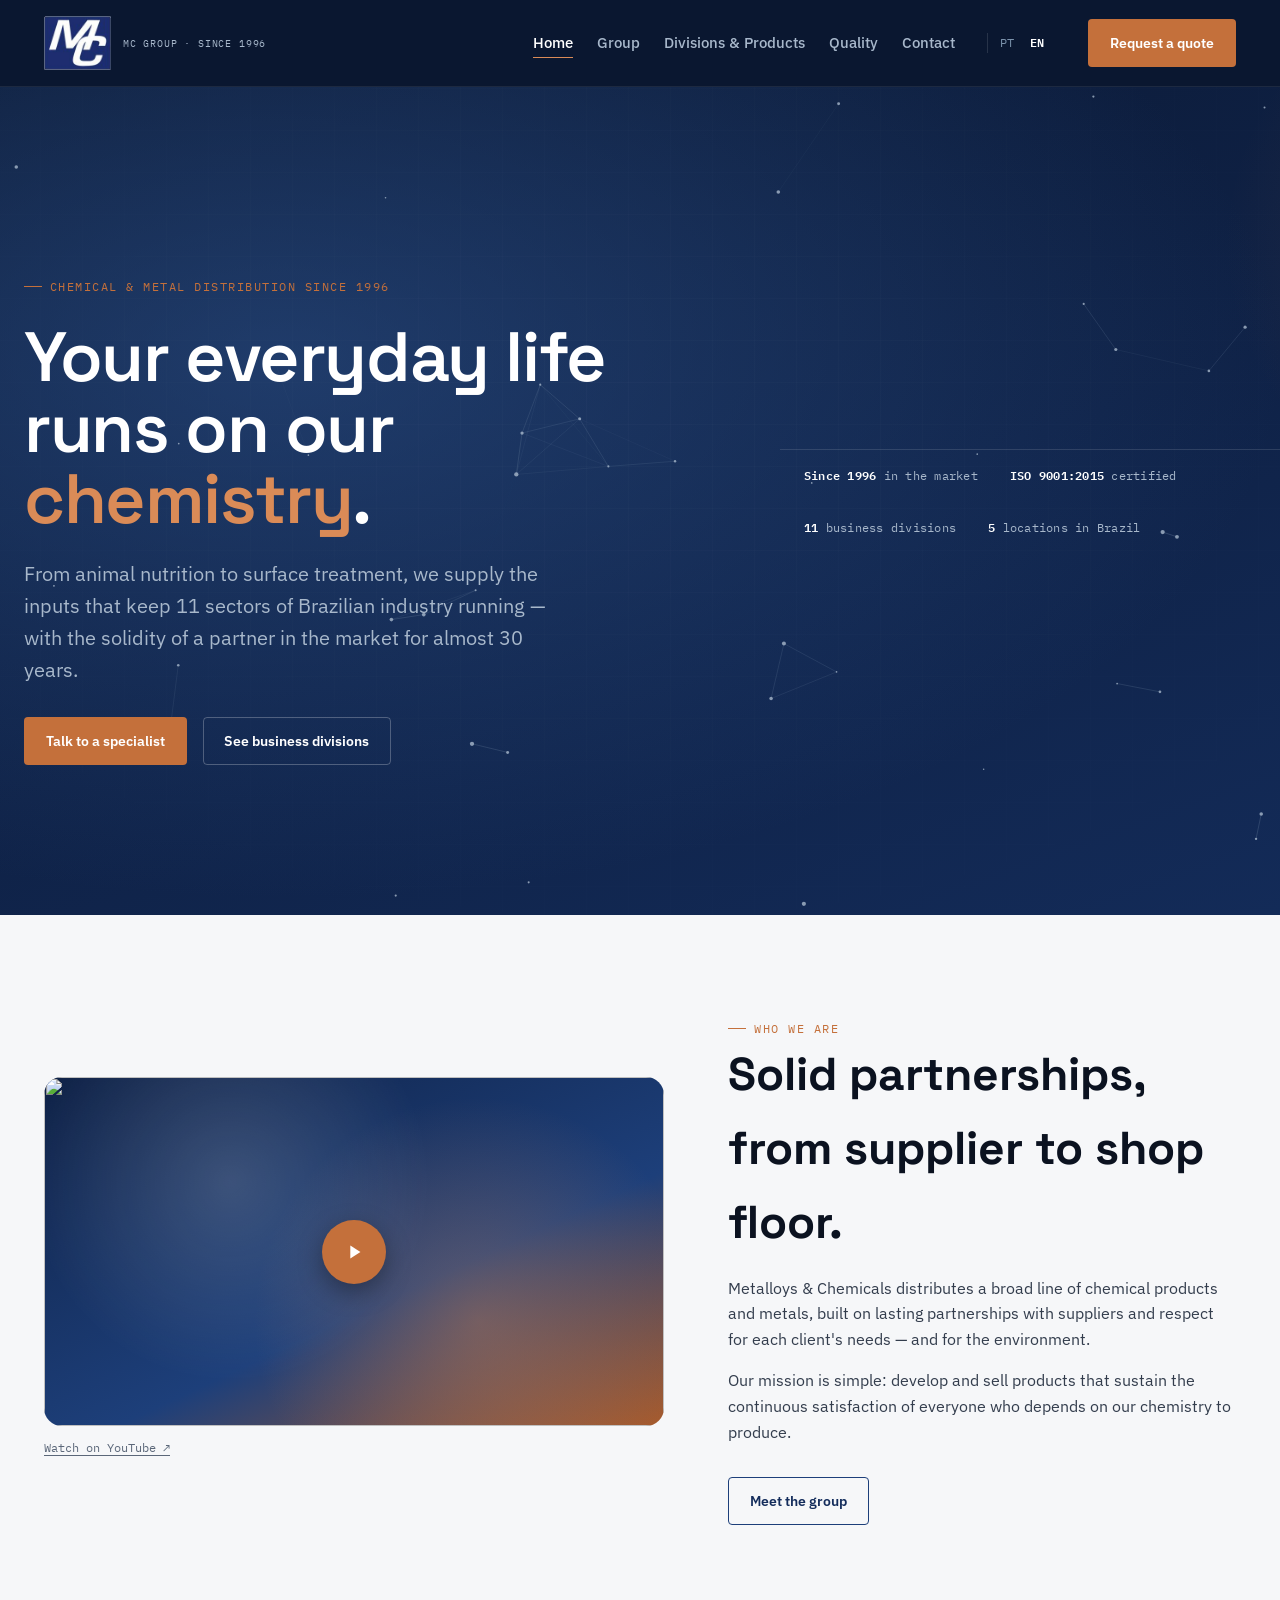
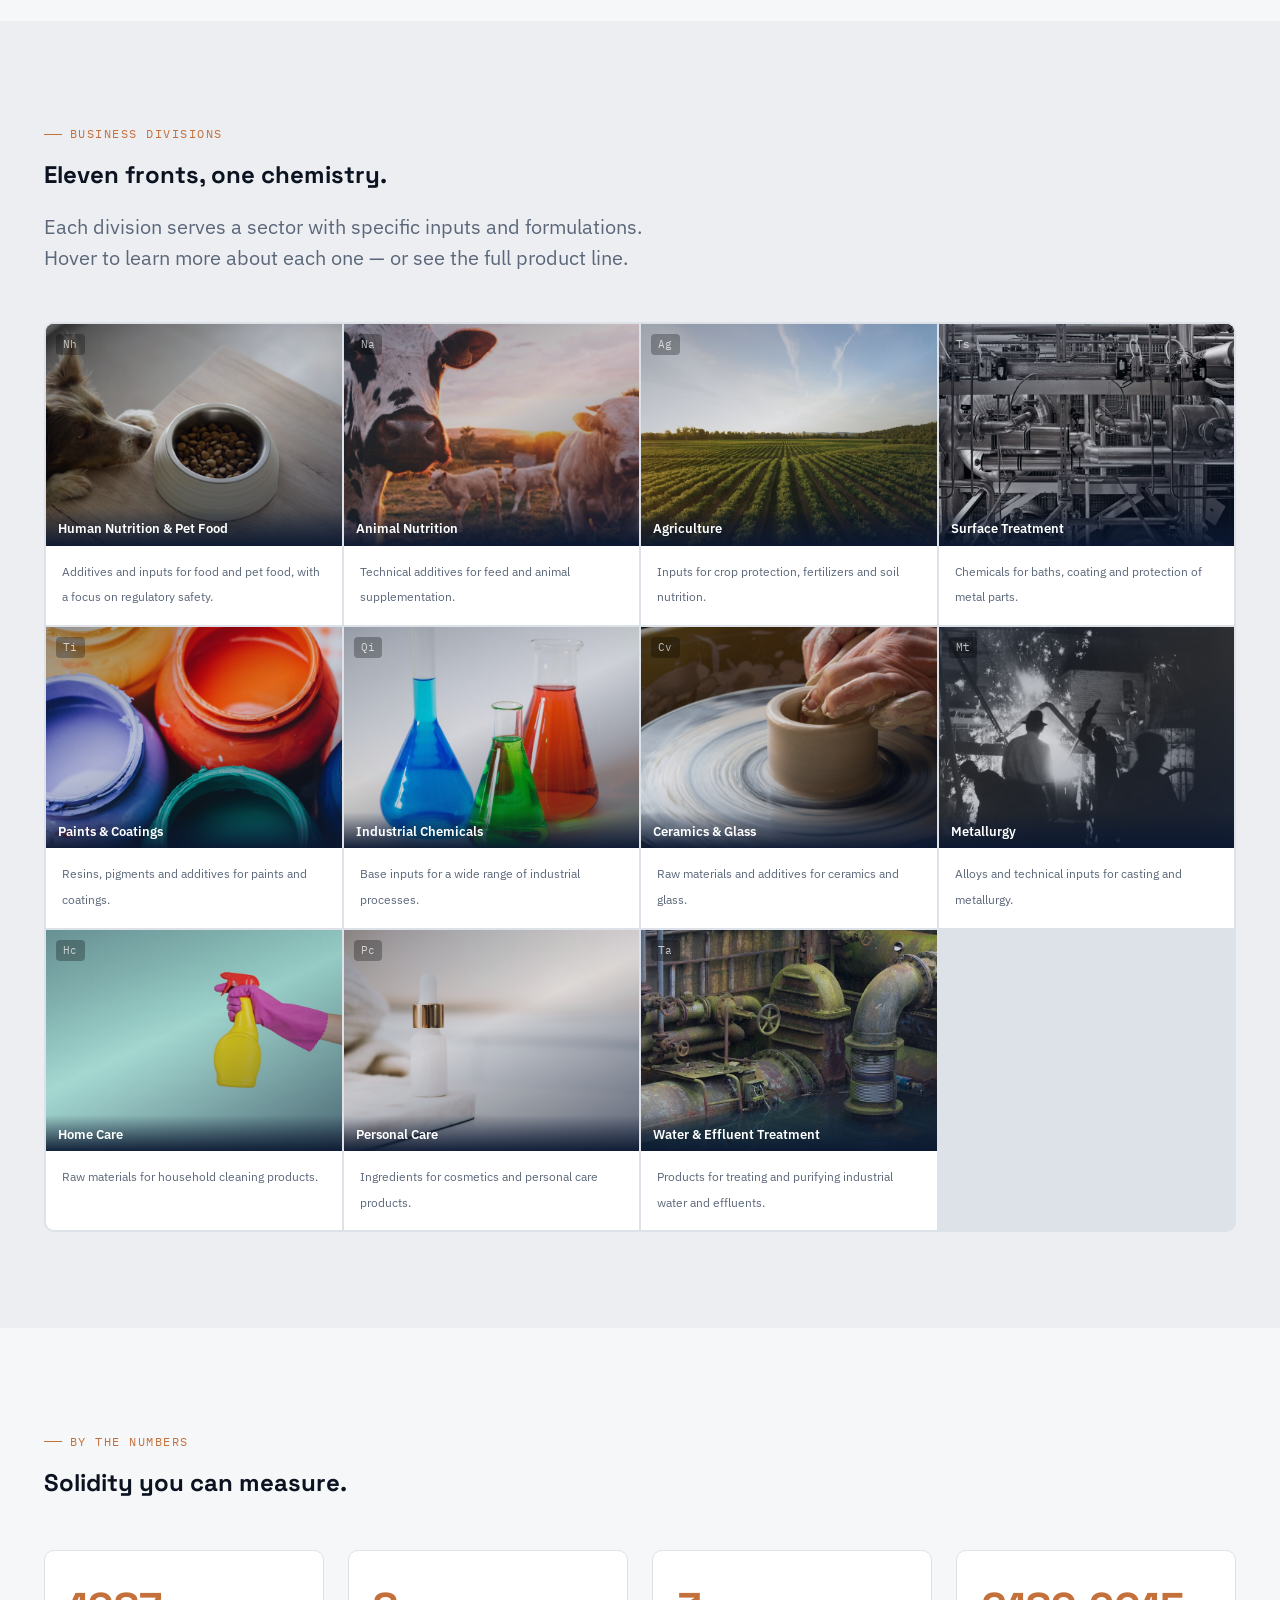
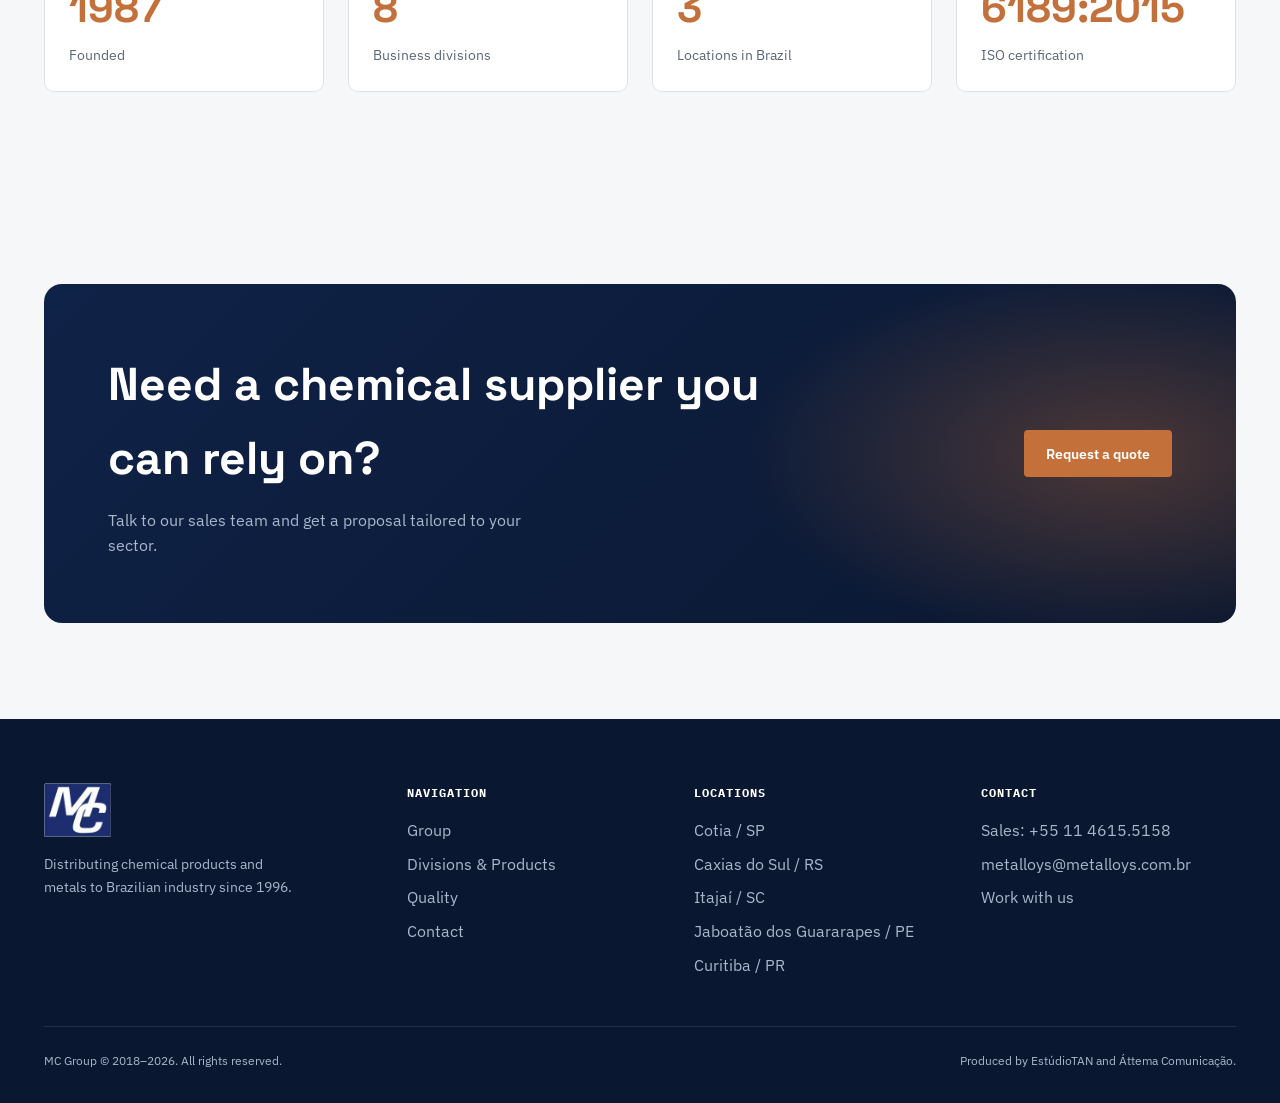
==== en/index.html @ 1ba6fba4 "Remove divisão Borrachas, simplifica header e corrige logo - Remove a divisão Borrachas (descontinua" ====
<!DOCTYPE html>
<html lang="en">
<head>
<meta charset="UTF-8">
<meta name="viewport" content="width=device-width, initial-scale=1.0">
<title>Metalloys &amp; Chemicals — Your everyday life runs on our chemistry</title>
<meta name="description" content="Since 1996, Metalloys &amp; Chemicals has distributed chemical products and metals across 11 industrial segments, ISO 9001:2015 certified, with 5 locations in Brazil.">
<link rel="preconnect" href="https://fonts.googleapis.com">
<link rel="preconnect" href="https://fonts.gstatic.com" crossorigin>
<link href="https://fonts.googleapis.com/css2?family=IBM+Plex+Mono:wght@400;500&amp;family=IBM+Plex+Sans:wght@400;500;600&amp;family=Space+Grotesk:wght@500;600;700&amp;display=swap" rel="stylesheet">
<link rel="stylesheet" href="../assets/css/style.css">
</head>
<body>
<a class="skip-link" href="#main">Skip to content</a>

<header class="site-header">
  <div class="container">
    <a class="brand" href="index.html">
      <span class="brand__logo-chip"><img src="../assets/img/mc-group-mark.png" alt="Metalloys &amp; Chemicals" class="brand__logo-img" width="156" height="126"></span>
      <span class="brand__tagline">MC Group · since 1996</span>
    </a>
    <nav class="main-nav" aria-label="Main navigation">
      <ul class="main-nav__links">
        <li><a href="index.html" class="is-active">Home</a></li>
        <li><a href="grupo.html">Group</a></li>
        <li><a href="divisoes-e-produtos.html">Divisions &amp; Products</a></li>
        <li><a href="qualidade.html">Quality</a></li>
        <li><a href="contato.html">Contact</a></li>
      </ul>
      <div class="nav-lang"><a href="../index.html">PT</a>
      <a href="index.html" class="is-active">EN</a></div>
      <a class="btn btn--copper" href="contato.html">Request a quote</a>
    </nav>
    <button class="nav-toggle" aria-label="Open menu" aria-expanded="false"><span></span></button>
  </div>
</header>

<main id="main">

  <section class="hero" data-network>
    <div class="hero__field" aria-hidden="true"></div>
    <div class="container hero__content">
      <span class="eyebrow">Chemical &amp; metal distribution since 1996</span>
      <h1>Your everyday life<br>runs on our <em>chemistry</em>.</h1>
      <p class="hero__lead">From animal nutrition to surface treatment, we supply the inputs that keep 11 sectors of Brazilian industry running — with the solidity of a partner in the market for almost 30 years.</p>
      <div class="hero__actions">
        <a class="btn btn--copper" href="contato.html">Talk to a specialist</a>
        <a class="btn btn--ghost-dark" href="divisoes-e-produtos.html">See business divisions</a>
      </div>
    </div>
    <div class="hero__facts">
      <div class="container">
        <span><strong>Since 1996</strong> in the market</span>
        <span><strong>ISO 9001:2015</strong> certified</span>
        <span><strong>11</strong> business divisions</span>
        <span><strong>5</strong> locations in Brazil</span>
      </div>
    </div>
  </section>

  <section class="section">
    <div class="container about-teaser">
      <div class="about-teaser__media reveal">
        <div class="about-teaser__figure">
          <button class="about-teaser__video-facade" type="button" data-yt-facade data-yt-embed="https://www.youtube.com/embed/2O35WuLeiUQ?autoplay=1&amp;rel=0&amp;modestbranding=1" aria-label="Play institutional video — Metalloys &amp; Chemicals">
            <img src="https://i.ytimg.com/vi/2O35WuLeiUQ/hqdefault.jpg" alt="" loading="lazy">
            <span class="about-teaser__play" aria-hidden="true">
              <svg viewBox="0 0 24 24" width="22" height="22"><path d="M8 5v14l11-7z" fill="currentColor"/></svg>
            </span>
          </button>
        </div>
        <a class="about-teaser__yt-link" href="https://www.youtube.com/watch?v=2O35WuLeiUQ" target="_blank" rel="noopener noreferrer">Watch on YouTube ↗</a>
      </div>
      <div class="about-teaser__body reveal">
        <span class="eyebrow">Who we are</span>
        <h2>Solid partnerships, from supplier to shop floor.</h2>
        <p>Metalloys &amp; Chemicals distributes a broad line of chemical products and metals, built on lasting partnerships with suppliers and respect for each client's needs — and for the environment.</p>
        <p>Our mission is simple: develop and sell products that sustain the continuous satisfaction of everyone who depends on our chemistry to produce.</p>
        <a class="btn btn--ghost-light" href="grupo.html">Meet the group</a>
      </div>
    </div>
  </section>

  <section class="section section--paper-200" id="divisions">
    <div class="container">
      <div class="section-head reveal">
        <span class="eyebrow">Business divisions</span>
        <h2>Eleven fronts, one chemistry.</h2>
        <p>Each division serves a sector with specific inputs and formulations. Hover to learn more about each one — or see the full product line.</p>
      </div>
      <div class="elements-grid reveal">
        <div class="element">
          <div class="element__media">
            <img class="element__photo" src="../assets/img/divisions/nh.jpg" alt="" loading="lazy">
            <span class="element__code-tag">Nh</span>
            <span class="element__overlay-name">Human Nutrition &amp; Pet Food</span>
          </div>
          <div class="element__body">
            <span class="element__desc">Additives and inputs for food and pet food, with a focus on regulatory safety.</span>
          </div>
          <a class="element__link" href="divisoes-e-produtos.html#human-nutrition" aria-label="See Human Nutrition &amp; Pet Food"></a>
        </div>
        <div class="element">
          <div class="element__media">
            <img class="element__photo" src="../assets/img/divisions/na.jpg" alt="" loading="lazy">
            <span class="element__code-tag">Na</span>
            <span class="element__overlay-name">Animal Nutrition</span>
          </div>
          <div class="element__body">
            <span class="element__desc">Technical additives for feed and animal supplementation.</span>
          </div>
          <a class="element__link" href="divisoes-e-produtos.html#animal-nutrition" aria-label="See Animal Nutrition"></a>
        </div>
        <div class="element">
          <div class="element__media">
            <img class="element__photo" src="../assets/img/divisions/ag.jpg" alt="" loading="lazy">
            <span class="element__code-tag">Ag</span>
            <span class="element__overlay-name">Agriculture</span>
          </div>
          <div class="element__body">
            <span class="element__desc">Inputs for crop protection, fertilizers and soil nutrition.</span>
          </div>
          <a class="element__link" href="divisoes-e-produtos.html#agriculture" aria-label="See Agriculture"></a>
        </div>
        <div class="element">
          <div class="element__media">
            <img class="element__photo" src="../assets/img/divisions/ts.jpg" alt="" loading="lazy">
            <span class="element__code-tag">Ts</span>
            <span class="element__overlay-name">Surface Treatment</span>
          </div>
          <div class="element__body">
            <span class="element__desc">Chemicals for baths, coating and protection of metal parts.</span>
          </div>
          <a class="element__link" href="divisoes-e-produtos.html#surface-treatment" aria-label="See Surface Treatment"></a>
        </div>
        <div class="element">
          <div class="element__media">
            <img class="element__photo" src="../assets/img/divisions/ti.jpg" alt="" loading="lazy">
            <span class="element__code-tag">Ti</span>
            <span class="element__overlay-name">Paints &amp; Coatings</span>
          </div>
          <div class="element__body">
            <span class="element__desc">Resins, pigments and additives for paints and coatings.</span>
          </div>
          <a class="element__link" href="divisoes-e-produtos.html#paints" aria-label="See Paints &amp; Coatings"></a>
        </div>
        <div class="element">
          <div class="element__media">
            <img class="element__photo" src="../assets/img/divisions/qi.jpg" alt="" loading="lazy">
            <span class="element__code-tag">Qi</span>
            <span class="element__overlay-name">Industrial Chemicals</span>
          </div>
          <div class="element__body">
            <span class="element__desc">Base inputs for a wide range of industrial processes.</span>
          </div>
          <a class="element__link" href="divisoes-e-produtos.html#industrial-chemicals" aria-label="See Industrial Chemicals"></a>
        </div>
        <div class="element">
          <div class="element__media">
            <img class="element__photo" src="../assets/img/divisions/cv.jpg" alt="" loading="lazy">
            <span class="element__code-tag">Cv</span>
            <span class="element__overlay-name">Ceramics &amp; Glass</span>
          </div>
          <div class="element__body">
            <span class="element__desc">Raw materials and additives for ceramics and glass.</span>
          </div>
          <a class="element__link" href="divisoes-e-produtos.html#ceramics-glass" aria-label="See Ceramics &amp; Glass"></a>
        </div>
        <div class="element">
          <div class="element__media">
            <img class="element__photo" src="../assets/img/divisions/mt.jpg" alt="" loading="lazy">
            <span class="element__code-tag">Mt</span>
            <span class="element__overlay-name">Metallurgy</span>
          </div>
          <div class="element__body">
            <span class="element__desc">Alloys and technical inputs for casting and metallurgy.</span>
          </div>
          <a class="element__link" href="divisoes-e-produtos.html#metallurgy" aria-label="See Metallurgy"></a>
        </div>
        <div class="element">
          <div class="element__media">
            <img class="element__photo" src="../assets/img/divisions/hc.jpg" alt="" loading="lazy">
            <span class="element__code-tag">Hc</span>
            <span class="element__overlay-name">Home Care</span>
          </div>
          <div class="element__body">
            <span class="element__desc">Raw materials for household cleaning products.</span>
          </div>
          <a class="element__link" href="divisoes-e-produtos.html#home-care" aria-label="See Home Care"></a>
        </div>
        <div class="element">
          <div class="element__media">
            <img class="element__photo" src="../assets/img/divisions/pc.jpg" alt="" loading="lazy">
            <span class="element__code-tag">Pc</span>
            <span class="element__overlay-name">Personal Care</span>
          </div>
          <div class="element__body">
            <span class="element__desc">Ingredients for cosmetics and personal care products.</span>
          </div>
          <a class="element__link" href="divisoes-e-produtos.html#personal-care" aria-label="See Personal Care"></a>
        </div>
        <div class="element">
          <div class="element__media">
            <img class="element__photo" src="../assets/img/divisions/ta.jpg" alt="" loading="lazy">
            <span class="element__code-tag">Ta</span>
            <span class="element__overlay-name">Water &amp; Effluent Treatment</span>
          </div>
          <div class="element__body">
            <span class="element__desc">Products for treating and purifying industrial water and effluents.</span>
          </div>
          <a class="element__link" href="divisoes-e-produtos.html#water-treatment" aria-label="See Water &amp; Effluent Treatment"></a>
        </div>
      </div>
    </div>
  </section>

  <section class="section">
    <div class="container">
      <div class="section-head reveal">
        <span class="eyebrow">By the numbers</span>
        <h2>Solidity you can measure.</h2>
      </div>
      <div class="stats reveal">
        <div class="stat">
          <span class="stat__num" data-count="1996" data-format="year">1996</span>
          <span class="stat__label">Founded</span>
        </div>
        <div class="stat">
          <span class="stat__num" data-count="11">0</span>
          <span class="stat__label">Business divisions</span>
        </div>
        <div class="stat">
          <span class="stat__num" data-count="5">0</span>
          <span class="stat__label">Locations in Brazil</span>
        </div>
        <div class="stat">
          <span class="stat__num" data-count="9001" data-suffix=":2015">0</span>
          <span class="stat__label">ISO certification</span>
        </div>
      </div>
    </div>
  </section>

  <section class="section">
    <div class="container">
      <div class="cta-band reveal">
        <div>
          <h2>Need a chemical supplier you can rely on?</h2>
          <p>Talk to our sales team and get a proposal tailored to your sector.</p>
        </div>
        <a class="btn btn--copper" href="contato.html">Request a quote</a>
      </div>
    </div>
  </section>

</main>

<footer class="site-footer">
  <div class="container">
    <div class="footer-grid">
      <div>
        <a class="brand" href="index.html" style="margin-bottom: 1rem;">
          <span class="brand__logo-chip"><img src="../assets/img/mc-group-mark.png" alt="Metalloys &amp; Chemicals" class="brand__logo-img" width="156" height="126"></span>
        </a>
        <p style="max-width: 32ch; font-size: 0.88rem;">Distributing chemical products and metals to Brazilian industry since 1996.</p>
      </div>
      <div>
        <h4>Navigation</h4>
        <ul>
          <li><a href="grupo.html">Group</a></li>
          <li><a href="divisoes-e-produtos.html">Divisions &amp; Products</a></li>
          <li><a href="qualidade.html">Quality</a></li>
          <li><a href="contato.html">Contact</a></li>
        </ul>
      </div>
      <div>
        <h4>Locations</h4>
        <ul>
          <li>Cotia / SP</li>
          <li>Caxias do Sul / RS</li>
          <li>Itajaí / SC</li>
          <li>Jaboatão dos Guararapes / PE</li>
          <li>Curitiba / PR</li>
        </ul>
      </div>
      <div>
        <h4>Contact</h4>
        <ul>
          <li><a href="tel:+551146155158">Sales: +55 11 4615.5158</a></li>
          <li><a href="mailto:metalloys@metalloys.com.br">metalloys@metalloys.com.br</a></li>
          <li><a href="contato.html">Work with us</a></li>
        </ul>
      </div>
    </div>
    <div class="footer-bottom">
      <span>MC Group © 2018–2026. All rights reserved.</span>
      <span>Produced by EstúdioTAN and Áttema Comunicação.</span>
    </div>
  </div>
</footer>

<script src="../assets/js/main.js"></script>
</body>
</html>
---- assets/css/style.css ----
/* ==========================================================================
   Metalloys & Chemicals — Design System
   Brand navy inherited from the existing MC Group mark; copper accent chosen
   to read as alloy/oxidation without falling into generic "chem green".
   ========================================================================== */

:root {
  /* ---- Color: brand navy family ---- */
  --navy-900: #0a1730;
  --navy-800: #0f2247;
  --navy-700: #142d5c;
  --navy-600: #1d3f7a;
  --navy-500: #2f5590;
  --steel-400: #7c93ac;
  --steel-300: #a8b8cb;

  /* ---- Color: paper / neutral ---- */
  --paper-0: #ffffff;
  --paper-50: #f6f7f9;
  --paper-100: #eceef2;
  --paper-200: #dde1e8;
  --ink-900: #0b1220;
  --ink-700: #333d4d;
  --ink-500: #5b6779;

  /* ---- Color: signature accent (alloy copper) ---- */
  --copper-600: #a65a2c;
  --copper-500: #c4703b;
  --copper-400: #da8b57;
  --copper-300: #ecb287;

  /* ---- Type ---- */
  --font-display: "Space Grotesk", "Segoe UI", sans-serif;
  --font-body: "IBM Plex Sans", "Segoe UI", sans-serif;
  --font-mono: "IBM Plex Mono", ui-monospace, monospace;

  --fs-hero: clamp(2.6rem, 3.2vw + 1.8rem, 5.4rem);
  --fs-h1: clamp(2.1rem, 1.6vw + 1.6rem, 3.2rem);
  --fs-h2: clamp(1.5rem, 1vw + 1.2rem, 2.15rem);
  --fs-h3: clamp(1.15rem, 0.4vw + 1rem, 1.4rem);
  --fs-lead: clamp(1.05rem, 0.3vw + 1rem, 1.25rem);
  --fs-body: 1rem;
  --fs-small: 0.875rem;
  --fs-mono: 0.78rem;

  /* ---- Space ---- */
  --sp-1: 0.25rem;
  --sp-2: 0.5rem;
  --sp-3: 0.75rem;
  --sp-4: 1rem;
  --sp-6: 1.5rem;
  --sp-8: 2rem;
  --sp-12: 3rem;
  --sp-16: 4rem;
  --sp-24: 6rem;
  --sp-32: 8rem;

  --radius-sm: 4px;
  --radius-md: 10px;
  --radius-lg: 18px;

  --ease-out: cubic-bezier(0.16, 1, 0.3, 1);
  --dur-fast: 0.2s;
  --dur-med: 0.5s;
  --dur-slow: 0.9s;

  --container: 1240px;
}

/* ---- Reset ---- */
*, *::before, *::after { box-sizing: border-box; }
html { scroll-behavior: smooth; }
@media (prefers-reduced-motion: reduce) {
  html { scroll-behavior: auto; }
  *, *::before, *::after {
    animation-duration: 0.001ms !important;
    animation-iteration-count: 1 !important;
    transition-duration: 0.001ms !important;
    scroll-behavior: auto !important;
  }
}
body {
  margin: 0;
  background: var(--paper-50);
  color: var(--ink-900);
  font-family: var(--font-body);
  font-size: var(--fs-body);
  line-height: 1.6;
  -webkit-font-smoothing: antialiased;
}
img { max-width: 100%; display: block; }
a { color: inherit; text-decoration: none; }
ul { margin: 0; padding: 0; list-style: none; }
h1, h2, h3, h4, p { margin: 0; }
button { font: inherit; cursor: pointer; }
input, textarea, select { font: inherit; }

.container {
  width: 100%;
  max-width: var(--container);
  margin-inline: auto;
  padding-inline: var(--sp-6);
}

:focus-visible {
  outline: 2px solid var(--copper-500);
  outline-offset: 3px;
}

/* ---- Eyebrow / mono labels ---- */
.eyebrow {
  font-family: var(--font-mono);
  font-size: var(--fs-mono);
  letter-spacing: 0.12em;
  text-transform: uppercase;
  color: var(--copper-500);
  display: inline-flex;
  align-items: center;
  gap: var(--sp-2);
}
.eyebrow::before {
  content: "";
  width: 18px;
  height: 1px;
  background: currentColor;
}

/* ==========================================================================
   Header
   ========================================================================== */
.nav-lang {
  display: flex;
  align-items: center;
  gap: var(--sp-2);
  font-family: var(--font-mono);
  font-size: 0.78rem;
  padding-inline: var(--sp-2);
  border-left: 1px solid rgba(255, 255, 255, 0.12);
}
.nav-lang a { color: var(--steel-400); padding: 0 var(--sp-1); transition: color var(--dur-fast); }
.nav-lang a:hover { color: var(--copper-400); }
.nav-lang a.is-active { color: var(--paper-0); font-weight: 600; }

.site-header {
  position: sticky;
  top: 0;
  z-index: 100;
  background: var(--navy-900);
  border-bottom: 1px solid rgba(255, 255, 255, 0.08);
  transition: background var(--dur-fast) var(--ease-out), padding var(--dur-fast) var(--ease-out);
}
.site-header .container {
  display: flex;
  align-items: center;
  justify-content: space-between;
  padding-block: var(--sp-4);
}
.brand {
  display: flex;
  align-items: center;
  gap: var(--sp-3);
  color: var(--paper-0);
}
.brand__logo-chip {
  display: inline-flex;
  align-items: center;
  line-height: 0;
  position: relative;
  overflow: hidden;
  transition: transform var(--dur-fast) var(--ease-out);
}
.brand__logo-chip::after {
  content: "";
  position: absolute;
  inset: 0;
  z-index: 1;
  background: linear-gradient(120deg, transparent 30%, rgba(218, 139, 87, 0.45) 50%, transparent 70%);
  transform: translateX(-120%);
  transition: transform 0.8s var(--ease-out);
}
.brand:hover .brand__logo-chip::after { transform: translateX(120%); }
.brand:hover .brand__logo-chip { transform: translateY(-1px); }
.brand__logo-img {
  height: 54px;
  width: auto;
  display: block;
}
.brand__tagline {
  font-family: var(--font-mono);
  font-weight: 400;
  font-size: 0.65rem;
  letter-spacing: 0.08em;
  color: var(--steel-300);
  text-transform: uppercase;
}

.main-nav { display: flex; align-items: center; gap: var(--sp-8); }
.main-nav__links { display: flex; gap: var(--sp-6); }
.main-nav__links a {
  color: var(--steel-300);
  font-size: 0.92rem;
  font-weight: 500;
  position: relative;
  padding-block: var(--sp-1);
  transition: color var(--dur-fast);
}
.main-nav__links a::after {
  content: "";
  position: absolute;
  left: 0; right: 0; bottom: -2px;
  height: 1px;
  background: var(--copper-400);
  transform: scaleX(0);
  transform-origin: left;
  transition: transform var(--dur-fast) var(--ease-out);
}
.main-nav__links a:hover,
.main-nav__links a.is-active { color: var(--paper-0); }
.main-nav__links a:hover::after,
.main-nav__links a.is-active::after { transform: scaleX(1); }

.btn {
  display: inline-flex;
  align-items: center;
  gap: var(--sp-2);
  font-family: var(--font-body);
  font-weight: 600;
  font-size: 0.9rem;
  padding: 0.7rem 1.3rem;
  border-radius: var(--radius-sm);
  border: 1px solid transparent;
  transition: transform var(--dur-fast) var(--ease-out), background var(--dur-fast), border-color var(--dur-fast), color var(--dur-fast);
  white-space: nowrap;
}
.btn:hover { transform: translateY(-2px); }
.btn--copper { background: var(--copper-500); color: var(--paper-0); }
.btn--copper:hover { background: var(--copper-400); }
.btn--ghost-dark { border-color: rgba(255,255,255,0.25); color: var(--paper-0); }
.btn--ghost-dark:hover { border-color: var(--copper-400); color: var(--copper-300); }
.btn--navy { background: var(--navy-700); color: var(--paper-0); }
.btn--navy:hover { background: var(--navy-600); }
.btn--ghost-light { border-color: var(--navy-600); color: var(--navy-700); }
.btn--ghost-light:hover { border-color: var(--copper-500); color: var(--copper-600); }

.nav-toggle {
  display: none;
  background: none;
  border: none;
  color: var(--paper-0);
  width: 40px; height: 40px;
  position: relative;
}
.nav-toggle span, .nav-toggle span::before, .nav-toggle span::after {
  content: "";
  position: absolute;
  left: 8px; right: 8px;
  height: 2px;
  background: currentColor;
  transition: transform var(--dur-fast), opacity var(--dur-fast);
}
.nav-toggle span { top: 19px; }
.nav-toggle span::before { top: -7px; }
.nav-toggle span::after { top: 7px; }
.nav-toggle.is-open span { background: transparent; }
.nav-toggle.is-open span::before { transform: translateY(7px) rotate(45deg); }
.nav-toggle.is-open span::after { transform: translateY(-7px) rotate(-45deg); }

@media (max-width: 900px) {
  .main-nav__links { display: none; }
  .nav-toggle { display: block; }
  .site-header.is-open .main-nav {
    position: fixed;
    inset: 64px 0 0 0;
    background: var(--navy-900);
    flex-direction: column;
    align-items: flex-start;
    padding: var(--sp-8) var(--sp-6);
    gap: var(--sp-8);
  }
  .site-header.is-open .main-nav__links {
    display: flex;
    flex-direction: column;
    gap: var(--sp-6);
    font-size: 1.2rem;
  }
  .nav-lang {
    border-left: none;
    border-top: 1px solid rgba(255, 255, 255, 0.12);
    padding-block: var(--sp-4) 0;
    padding-inline: 0;
  }
}

/* ==========================================================================
   Hero — molten alloy gradient
   ========================================================================== */
.hero {
  position: relative;
  min-height: 92vh;
  display: flex;
  align-items: center;
  overflow: hidden;
  background: var(--navy-900);
  color: var(--paper-0);
}
.hero__field {
  position: absolute;
  inset: -10%;
  background:
    radial-gradient(60% 50% at 15% 20%, rgba(47, 85, 144, 0.55), transparent 60%),
    radial-gradient(50% 45% at 85% 15%, rgba(196, 112, 59, 0.35), transparent 60%),
    radial-gradient(70% 60% at 50% 100%, rgba(29, 63, 122, 0.6), transparent 65%),
    linear-gradient(160deg, var(--navy-900), var(--navy-800) 55%, var(--navy-700));
  background-size: 180% 180%, 160% 160%, 160% 160%, 100% 100%;
  animation: alloy-drift 22s ease-in-out infinite alternate;
}
.hero__field::after {
  content: "";
  position: absolute;
  inset: 0;
  opacity: 0.5;
  background-image:
    linear-gradient(rgba(255,255,255,0.035) 1px, transparent 1px),
    linear-gradient(90deg, rgba(255,255,255,0.035) 1px, transparent 1px);
  background-size: 42px 42px;
  mask-image: radial-gradient(80% 80% at 50% 40%, black, transparent 90%);
}
@keyframes alloy-drift {
  0% { background-position: 0% 30%, 100% 10%, 50% 100%, 0 0; }
  100% { background-position: 20% 55%, 70% 40%, 40% 70%, 0 0; }
}
@media (prefers-reduced-motion: reduce) {
  .hero__field { animation: none; }
}

/* ---- Cursor spotlight (hero + inner page-hero) ---- */
.hero::before,
.page-hero::before {
  content: "";
  position: absolute;
  inset: 0;
  z-index: 1;
  pointer-events: none;
  background: radial-gradient(480px circle at var(--mx, 50%) var(--my, 40%), rgba(218, 139, 87, 0.24), transparent 62%);
  opacity: 0;
  transition: opacity var(--dur-med) var(--ease-out);
}
.hero.is-glow-active::before,
.page-hero.is-glow-active::before { opacity: 1; }
@media (prefers-reduced-motion: reduce) {
  .hero::before, .page-hero::before { display: none; }
}

/* ---- Molecular network canvas (home hero signature) ---- */
.hero-canvas {
  position: absolute;
  inset: 0;
  z-index: 1;
  pointer-events: none;
}

.hero__content {
  position: relative;
  z-index: 2;
  max-width: 780px;
  padding-block: var(--sp-24) var(--sp-16);
}
.hero h1 {
  font-family: var(--font-display);
  font-size: var(--fs-hero);
  font-weight: 600;
  line-height: 1.02;
  letter-spacing: -0.02em;
  margin-block: var(--sp-6) var(--sp-6);
}
.hero h1 em {
  font-style: normal;
  color: var(--copper-400);
}
.hero__lead {
  font-size: var(--fs-lead);
  color: var(--steel-300);
  max-width: 46ch;
  margin-bottom: var(--sp-8);
}
.hero__actions { display: flex; gap: var(--sp-4); flex-wrap: wrap; }

.hero__facts {
  position: relative;
  z-index: 2;
  border-top: 1px solid rgba(255,255,255,0.12);
}
.hero__facts .container {
  display: flex;
  flex-wrap: wrap;
  gap: var(--sp-8);
  padding-block: var(--sp-4);
  font-family: var(--font-mono);
  font-size: 0.78rem;
  color: var(--steel-300);
  letter-spacing: 0.02em;
}
.hero__facts strong { color: var(--paper-0); font-weight: 600; }

/* ==========================================================================
   Sections, generic
   ========================================================================== */
.section { padding-block: var(--sp-24); }
.section--tight { padding-block: var(--sp-16); }
.section--navy { background: var(--navy-900); color: var(--paper-0); }
.section--paper-200 { background: var(--paper-100); }
.section-head { max-width: 640px; margin-bottom: var(--sp-12); }
.section-head h2 { font-family: var(--font-display); margin-top: var(--sp-3); }
.section-head p { margin-top: var(--sp-4); color: var(--ink-500); font-size: var(--fs-lead); }
.section--navy .section-head p { color: var(--steel-300); }

.reveal {
  opacity: 0;
  transform: translateY(24px);
  transition: opacity var(--dur-slow) var(--ease-out), transform var(--dur-slow) var(--ease-out);
}
.reveal.is-visible { opacity: 1; transform: translateY(0); }
@media (prefers-reduced-motion: reduce) {
  .reveal { opacity: 1; transform: none; transition: none; }
}

/* ---- About teaser ---- */
.about-teaser {
  display: grid;
  grid-template-columns: 1.1fr 0.9fr;
  gap: var(--sp-16);
  align-items: center;
}
.about-teaser__figure {
  position: relative;
  aspect-ratio: 16/9;
  border-radius: var(--radius-lg);
  overflow: hidden;
  background: linear-gradient(155deg, var(--navy-800), var(--navy-600) 60%, var(--copper-600));
}
.about-teaser__video-facade {
  position: absolute;
  inset: 0;
  width: 100%;
  height: 100%;
  padding: 0;
  border: 0;
  background: none;
  display: block;
  z-index: 2;
}
.about-teaser__video-facade img {
  width: 100%;
  height: 100%;
  object-fit: cover;
  display: block;
}
.about-teaser__video-facade iframe {
  position: absolute;
  inset: 0;
  width: 100%;
  height: 100%;
  border: 0;
}
.about-teaser__play {
  position: absolute;
  top: 50%;
  left: 50%;
  width: 64px;
  height: 64px;
  margin: -32px 0 0 -32px;
  border-radius: 50%;
  background: var(--copper-500);
  color: var(--paper-0);
  display: grid;
  place-items: center;
  box-shadow: 0 8px 24px rgba(0, 0, 0, 0.35);
  transition: transform var(--dur-fast) var(--ease-out), background var(--dur-fast);
}
.about-teaser__video-facade:hover .about-teaser__play {
  transform: scale(1.08);
  background: var(--copper-400);
}
.about-teaser__media {
  display: flex;
  flex-direction: column;
  gap: var(--sp-3);
}
.about-teaser__yt-link {
  align-self: flex-start;
  font-family: var(--font-mono);
  font-size: 0.78rem;
  color: var(--ink-500);
  text-decoration: underline;
  text-underline-offset: 3px;
}
.about-teaser__yt-link:hover { color: var(--copper-500); }
.about-teaser__figure::before {
  content: "";
  position: absolute;
  inset: 0;
  background-image: radial-gradient(circle at 30% 30%, rgba(255,255,255,0.16), transparent 40%),
    radial-gradient(circle at 70% 70%, rgba(218,139,87,0.35), transparent 45%);
  animation: alloy-drift 16s ease-in-out infinite alternate;
}
@media (prefers-reduced-motion: reduce) { .about-teaser__figure::before { animation: none; } }
.about-teaser__tag {
  position: absolute;
  bottom: var(--sp-6);
  left: var(--sp-6);
  right: var(--sp-6);
  color: var(--paper-0);
  font-family: var(--font-mono);
  font-size: 0.8rem;
  border-top: 1px solid rgba(255,255,255,0.25);
  padding-top: var(--sp-3);
}
.about-teaser__body p { margin-top: var(--sp-4); color: var(--ink-700); }
.about-teaser__body .btn { margin-top: var(--sp-8); }
.about-teaser__body h2 { font-family: var(--font-display); font-size: var(--fs-h1); }

@media (max-width: 860px) {
  .about-teaser { grid-template-columns: 1fr; }
  .about-teaser__figure { aspect-ratio: 16/10; }
}

/* ==========================================================================
   Signature element — periodic-table division grid
   ========================================================================== */
.elements-grid {
  display: grid;
  grid-template-columns: repeat(4, 1fr);
  gap: 2px;
  background: var(--paper-200);
  border: 2px solid var(--paper-200);
  border-radius: var(--radius-md);
  overflow: hidden;
}
.section--navy .elements-grid { background: rgba(255,255,255,0.08); border-color: rgba(255,255,255,0.08); }

.element {
  background: var(--paper-0);
  display: flex;
  flex-direction: column;
  position: relative;
  overflow: hidden;
  transition: transform var(--dur-fast) var(--ease-out);
}
.section--navy .element { background: var(--navy-800); }
.element:hover { transform: translateY(-3px); z-index: 1; }

.element__media {
  position: relative;
  aspect-ratio: 4 / 3;
  background: linear-gradient(155deg, var(--navy-700), var(--navy-900));
  overflow: hidden;
}
.element__photo {
  position: absolute;
  inset: 0;
  width: 100%;
  height: 100%;
  object-fit: cover;
  transition: transform var(--dur-med) var(--ease-out);
}
.element:hover .element__photo { transform: scale(1.06); }

.element__media::after {
  content: "";
  position: absolute;
  inset: 0;
  z-index: 1;
  background: linear-gradient(155deg, rgba(10, 23, 48, 0.4), rgba(10, 23, 48, 0.12) 45%, rgba(10, 23, 48, 0.65));
  pointer-events: none;
}
.element__media::before {
  content: "";
  position: absolute;
  inset: 0;
  z-index: 2;
  background: radial-gradient(140px circle at var(--tx, 50%) var(--ty, 50%), rgba(196, 112, 59, 0.35), transparent 70%);
  opacity: 0;
  transition: opacity var(--dur-fast) var(--ease-out);
}
.element:hover .element__media::before { opacity: 1; }

.element__code-tag {
  position: absolute;
  top: 10px;
  left: 10px;
  z-index: 3;
  font-family: var(--font-mono);
  font-size: 0.66rem;
  letter-spacing: 0.04em;
  color: rgba(255, 255, 255, 0.7);
  background: rgba(0, 0, 0, 0.28);
  padding: 2px 7px;
  border-radius: 4px;
}

.element__overlay-name {
  position: absolute;
  left: 0;
  right: 0;
  bottom: 0;
  z-index: 3;
  padding: var(--sp-3) var(--sp-3) var(--sp-2);
  background: linear-gradient(to top, rgba(10, 23, 48, 0.92), transparent);
  color: var(--paper-0);
  font-weight: 600;
  font-size: 0.82rem;
  line-height: 1.25;
}

.element__body {
  padding: var(--sp-3) var(--sp-4) var(--sp-4);
  flex: 1;
}
.element__desc {
  font-size: 0.78rem;
  color: var(--ink-500);
  max-height: 0;
  overflow: hidden;
  transition: max-height var(--dur-fast) var(--ease-out);
}
.section--navy .element__desc { color: var(--steel-300); }
.element:hover .element__desc { max-height: 4rem; }
.element a.element__link {
  position: absolute; inset: 0; z-index: 2;
}

@media (max-width: 900px) {
  .elements-grid { grid-template-columns: repeat(3, 1fr); }
}
@media (max-width: 600px) {
  .elements-grid { grid-template-columns: repeat(2, 1fr); }
  .element { min-height: 128px; }
}

/* ==========================================================================
   Stats band
   ========================================================================== */
.stats {
  display: grid;
  grid-template-columns: repeat(4, 1fr);
  gap: var(--sp-6);
}
.stat {
  background: var(--paper-0);
  border: 1px solid var(--paper-200);
  border-radius: var(--radius-md);
  padding: var(--sp-6);
}
.stat__num {
  font-family: var(--font-display);
  font-size: clamp(1.8rem, 2vw + 1rem, 2.6rem);
  font-weight: 700;
  color: var(--copper-500);
  display: block;
}
.stat__label {
  font-size: 0.85rem;
  color: var(--ink-500);
  margin-top: var(--sp-2);
}
@media (max-width: 860px) {
  .stats { grid-template-columns: repeat(2, 1fr); }
}

/* ==========================================================================
   CTA band
   ========================================================================== */
.cta-band {
  background: linear-gradient(135deg, var(--navy-800), var(--navy-900));
  color: var(--paper-0);
  border-radius: var(--radius-lg);
  padding: var(--sp-16);
  display: flex;
  align-items: center;
  justify-content: space-between;
  gap: var(--sp-8);
  flex-wrap: wrap;
  position: relative;
  overflow: hidden;
}
.cta-band::before {
  content: "";
  position: absolute;
  inset: 0;
  background: radial-gradient(45% 80% at var(--mx, 90%) var(--my, 50%), rgba(196,112,59,0.35), transparent 70%);
}
.cta-band > * { position: relative; }
.cta-band h2 { font-family: var(--font-display); font-size: var(--fs-h1); max-width: 22ch; }
.cta-band p { color: var(--steel-300); margin-top: var(--sp-3); max-width: 46ch; }

/* ==========================================================================
   Page hero (inner pages)
   ========================================================================== */
.page-hero {
  background: var(--navy-900);
  color: var(--paper-0);
  padding-block: var(--sp-24) var(--sp-16);
  position: relative;
  overflow: hidden;
}
.page-hero .hero__field { animation-duration: 30s; }
.page-hero__content { position: relative; z-index: 2; max-width: 760px; }
.page-hero h1 { font-family: var(--font-display); font-size: var(--fs-h1); margin-top: var(--sp-4); }
.page-hero p { color: var(--steel-300); font-size: var(--fs-lead); margin-top: var(--sp-4); max-width: 56ch; }
.page-hero__grid {
  position: relative;
  z-index: 2;
  display: grid;
  grid-template-columns: 1fr 0.85fr;
  gap: var(--sp-16);
  align-items: center;
}
.page-hero--contact .page-hero__content { max-width: none; }
@media (max-width: 900px) {
  .page-hero__grid { grid-template-columns: 1fr; }
}

.br-map {
  position: relative;
  width: 100%;
  max-width: 380px;
  aspect-ratio: 600 / 640;
  margin-inline: auto;
}
.br-map__svg { position: absolute; inset: 0; width: 100%; height: 100%; }
.br-map__outline {
  fill: rgba(255, 255, 255, 0.06);
  stroke: var(--steel-400);
  stroke-width: 1.5;
}
.br-map__pins { position: absolute; inset: 0; }
.br-map__pin {
  position: absolute;
  transform: translate(-50%, -50%);
  background: none;
  border: 0;
  padding: 0;
  cursor: pointer;
  z-index: 1;
}
.br-map__pin:hover, .br-map__pin:focus-visible { z-index: 5; }
.br-map__dot {
  display: block;
  width: 10px;
  height: 10px;
  border-radius: 50%;
  background: var(--copper-500);
  box-shadow: 0 0 0 3px rgba(196, 112, 59, 0.25);
  position: relative;
}
.br-map__dot::after {
  content: "";
  position: absolute;
  inset: -8px;
  border-radius: 50%;
  border: 1px solid var(--copper-400);
  opacity: 0.7;
  animation: pin-pulse 2.4s ease-out infinite;
}
@media (prefers-reduced-motion: reduce) {
  .br-map__dot::after { animation: none; }
}
.br-map__label {
  position: absolute;
  bottom: calc(100% + 10px);
  left: 50%;
  transform: translateX(-50%) translateY(4px);
  background: var(--navy-900);
  border: 1px solid rgba(255, 255, 255, 0.15);
  border-radius: var(--radius-sm);
  padding: var(--sp-2) var(--sp-3);
  white-space: nowrap;
  font-size: 0.76rem;
  line-height: 1.5;
  color: var(--steel-300);
  opacity: 0;
  pointer-events: none;
  transition: opacity var(--dur-fast) var(--ease-out), transform var(--dur-fast) var(--ease-out);
  box-shadow: 0 10px 24px rgba(0, 0, 0, 0.35);
}
.br-map__label strong { color: var(--paper-0); font-weight: 600; }
.br-map__pin:hover .br-map__label,
.br-map__pin:focus-visible .br-map__label {
  opacity: 1;
  transform: translateX(-50%) translateY(0);
}
.br-map__pin--right .br-map__label {
  left: auto;
  right: -6px;
  transform: translateY(4px);
}
.br-map__pin--right:hover .br-map__label,
.br-map__pin--right:focus-visible .br-map__label {
  transform: translateY(0);
}
@keyframes pin-pulse {
  0% { transform: scale(0.6); opacity: 0.7; }
  100% { transform: scale(2.2); opacity: 0; }
}

.breadcrumb {
  font-family: var(--font-mono);
  font-size: 0.75rem;
  color: var(--steel-400);
  display: flex;
  gap: var(--sp-2);
}
.breadcrumb a:hover { color: var(--copper-400); }

/* ---- Value blocks (mission/vision/values) ---- */
.value-grid {
  display: grid;
  grid-template-columns: repeat(3, 1fr);
  gap: var(--sp-6);
}
.value-card {
  background: var(--paper-0);
  border: 1px solid var(--paper-200);
  border-radius: var(--radius-md);
  padding: var(--sp-8);
}
.value-card .eyebrow { margin-bottom: var(--sp-4); }
.value-card h3 { font-family: var(--font-display); font-size: var(--fs-h3); margin-bottom: var(--sp-3); }
.value-card p { color: var(--ink-500); font-size: 0.95rem; }
@media (max-width: 860px) { .value-grid { grid-template-columns: 1fr; } }

.policy-list { display: grid; gap: var(--sp-3); margin-top: var(--sp-6); }
.policy-list li {
  display: flex;
  gap: var(--sp-4);
  align-items: flex-start;
  padding: var(--sp-4);
  background: var(--paper-0);
  border: 1px solid var(--paper-200);
  border-radius: var(--radius-sm);
}
.policy-list li::before {
  content: "";
  flex-shrink: 0;
  width: 8px; height: 8px;
  margin-top: 0.5rem;
  border-radius: 50%;
  background: var(--copper-500);
}

/* ---- Certificate callout ---- */
.cert-block {
  display: grid;
  grid-template-columns: auto 1fr;
  gap: var(--sp-8);
  align-items: center;
  background: var(--paper-0);
  border: 1px solid var(--paper-200);
  border-radius: var(--radius-lg);
  padding: var(--sp-8);
}
.cert-badge {
  width: 96px; height: 96px;
  border-radius: 50%;
  background: conic-gradient(from 220deg, var(--copper-500), var(--navy-700), var(--copper-500));
  display: grid;
  place-items: center;
  flex-shrink: 0;
}
.cert-badge span {
  width: 78px; height: 78px;
  border-radius: 50%;
  background: var(--navy-900);
  color: var(--paper-0);
  font-family: var(--font-mono);
  font-size: 0.7rem;
  text-align: center;
  display: grid;
  place-items: center;
  line-height: 1.2;
}
@media (max-width: 640px) { .cert-block { grid-template-columns: 1fr; text-align: center; } .cert-block { justify-items: center; } }

/* ---- Division detail list ---- */
.division-list { display: grid; gap: var(--sp-4); }
.division-card {
  display: grid;
  grid-template-columns: 88px 1fr auto;
  gap: var(--sp-6);
  align-items: center;
  background: var(--paper-0);
  border: 1px solid var(--paper-200);
  border-radius: var(--radius-md);
  padding: var(--sp-6);
  scroll-margin-top: 6rem;
  transition: border-color var(--dur-fast), transform var(--dur-fast) var(--ease-out);
}
.division-card:hover { border-color: var(--copper-400); transform: translateY(-2px); }
.division-card:target { border-color: var(--copper-500); box-shadow: 0 0 0 3px rgba(196,112,59,0.15); }
.division-card__code {
  font-family: var(--font-display);
  font-weight: 700;
  font-size: 2.2rem;
  color: var(--navy-700);
  width: 88px; height: 88px;
  border-radius: var(--radius-md);
  background: var(--paper-100);
  display: grid;
  place-items: center;
  flex-shrink: 0;
}
.division-card__body h3 { font-family: var(--font-display); font-size: 1.15rem; margin-bottom: var(--sp-2); }
.division-card__body p { color: var(--ink-500); font-size: 0.92rem; }
.division-card__action { white-space: nowrap; }
@media (max-width: 720px) {
  .division-card { grid-template-columns: 64px 1fr; }
  .division-card__code { width: 64px; height: 64px; font-size: 1.5rem; }
  .division-card__action { grid-column: 1 / -1; }
}

/* ---- Offices ---- */
.offices-grid {
  display: grid;
  grid-template-columns: repeat(auto-fit, minmax(240px, 1fr));
  gap: var(--sp-6);
}
.office-card {
  background: var(--paper-0);
  border: 1px solid var(--paper-200);
  border-radius: var(--radius-md);
  padding: var(--sp-6);
  border-top: 3px solid var(--copper-500);
}
.office-card h3 { font-family: var(--font-display); font-size: 1.1rem; }
.office-card address { font-style: normal; color: var(--ink-500); font-size: 0.9rem; margin-top: var(--sp-3); line-height: 1.7; }
.office-card a { color: var(--navy-700); font-weight: 600; }
.office-card a:hover { color: var(--copper-500); }

/* ---- Contact form ---- */
.contact-grid {
  display: grid;
  grid-template-columns: 1fr 1fr;
  gap: var(--sp-16);
}
.form-field { margin-bottom: var(--sp-4); }
.form-field label {
  display: block;
  font-size: 0.82rem;
  font-weight: 600;
  margin-bottom: var(--sp-2);
  color: var(--ink-700);
}
.form-field input, .form-field textarea {
  width: 100%;
  padding: 0.8rem 1rem;
  border: 1px solid var(--paper-200);
  border-radius: var(--radius-sm);
  background: var(--paper-0);
  transition: border-color var(--dur-fast);
}
.form-field input:focus, .form-field textarea:focus {
  border-color: var(--copper-500);
  outline: none;
}
.form-note {
  font-size: 0.8rem;
  color: var(--ink-500);
  margin-top: var(--sp-3);
}
@media (max-width: 860px) { .contact-grid { grid-template-columns: 1fr; gap: var(--sp-8); } }

/* ==========================================================================
   Footer
   ========================================================================== */
.site-footer {
  background: var(--navy-900);
  color: var(--steel-300);
  padding-block: var(--sp-16) var(--sp-8);
}
.footer-grid {
  display: grid;
  grid-template-columns: 1.3fr 1fr 1fr 1fr;
  gap: var(--sp-8);
  padding-bottom: var(--sp-12);
  border-bottom: 1px solid rgba(255,255,255,0.1);
}
.footer-grid h4 {
  font-family: var(--font-mono);
  font-size: 0.75rem;
  letter-spacing: 0.08em;
  text-transform: uppercase;
  color: var(--paper-0);
  margin-bottom: var(--sp-4);
}
.footer-grid ul { display: grid; gap: var(--sp-2); }
.footer-grid a:hover { color: var(--copper-400); }
.footer-bottom {
  display: flex;
  justify-content: space-between;
  gap: var(--sp-4);
  flex-wrap: wrap;
  padding-top: var(--sp-6);
  font-size: 0.78rem;
}
@media (max-width: 860px) {
  .footer-grid { grid-template-columns: 1fr 1fr; }
}
@media (max-width: 560px) {
  .footer-grid { grid-template-columns: 1fr; }
}

/* ==========================================================================
   Sitewide atom cursor
   ========================================================================== */
.atom-cursor {
  position: fixed;
  top: 0;
  left: 0;
  width: 0;
  height: 0;
  pointer-events: none;
  z-index: 10000;
}
.atom-cursor__inner {
  position: absolute;
  top: -13px;
  left: -13px;
  opacity: 0;
  transition: opacity var(--dur-med) var(--ease-out), transform var(--dur-fast) var(--ease-out);
}
.atom-cursor.is-visible .atom-cursor__inner { opacity: 1; }
.atom-cursor__inner.is-pointer { transform: scale(1.45); }
.atom-cursor__inner svg { display: block; }
.atom-cursor__orbit {
  fill: none;
  stroke: var(--steel-400);
  stroke-width: 1;
  opacity: 0.6;
}
.atom-cursor__spin-a { animation: atom-spin 8s linear infinite; }
.atom-cursor__spin-b { stroke: var(--copper-400); animation: atom-spin 4.5s linear infinite; }
.atom-cursor__spin-c { animation: atom-spin 6.5s linear infinite reverse; }
.atom-cursor__nucleus { fill: var(--copper-500); }
@keyframes atom-spin {
  from { transform: rotate(0deg); }
  to { transform: rotate(360deg); }
}
@media (prefers-reduced-motion: reduce) {
  .atom-cursor { display: none; }
}

/* ---- Skip link ---- */
.skip-link {
  position: absolute;
  left: -999px;
  top: 0;
  background: var(--copper-500);
  color: var(--paper-0);
  padding: var(--sp-3) var(--sp-4);
  z-index: 1000;
}
.skip-link:focus { left: var(--sp-4); top: var(--sp-4); }
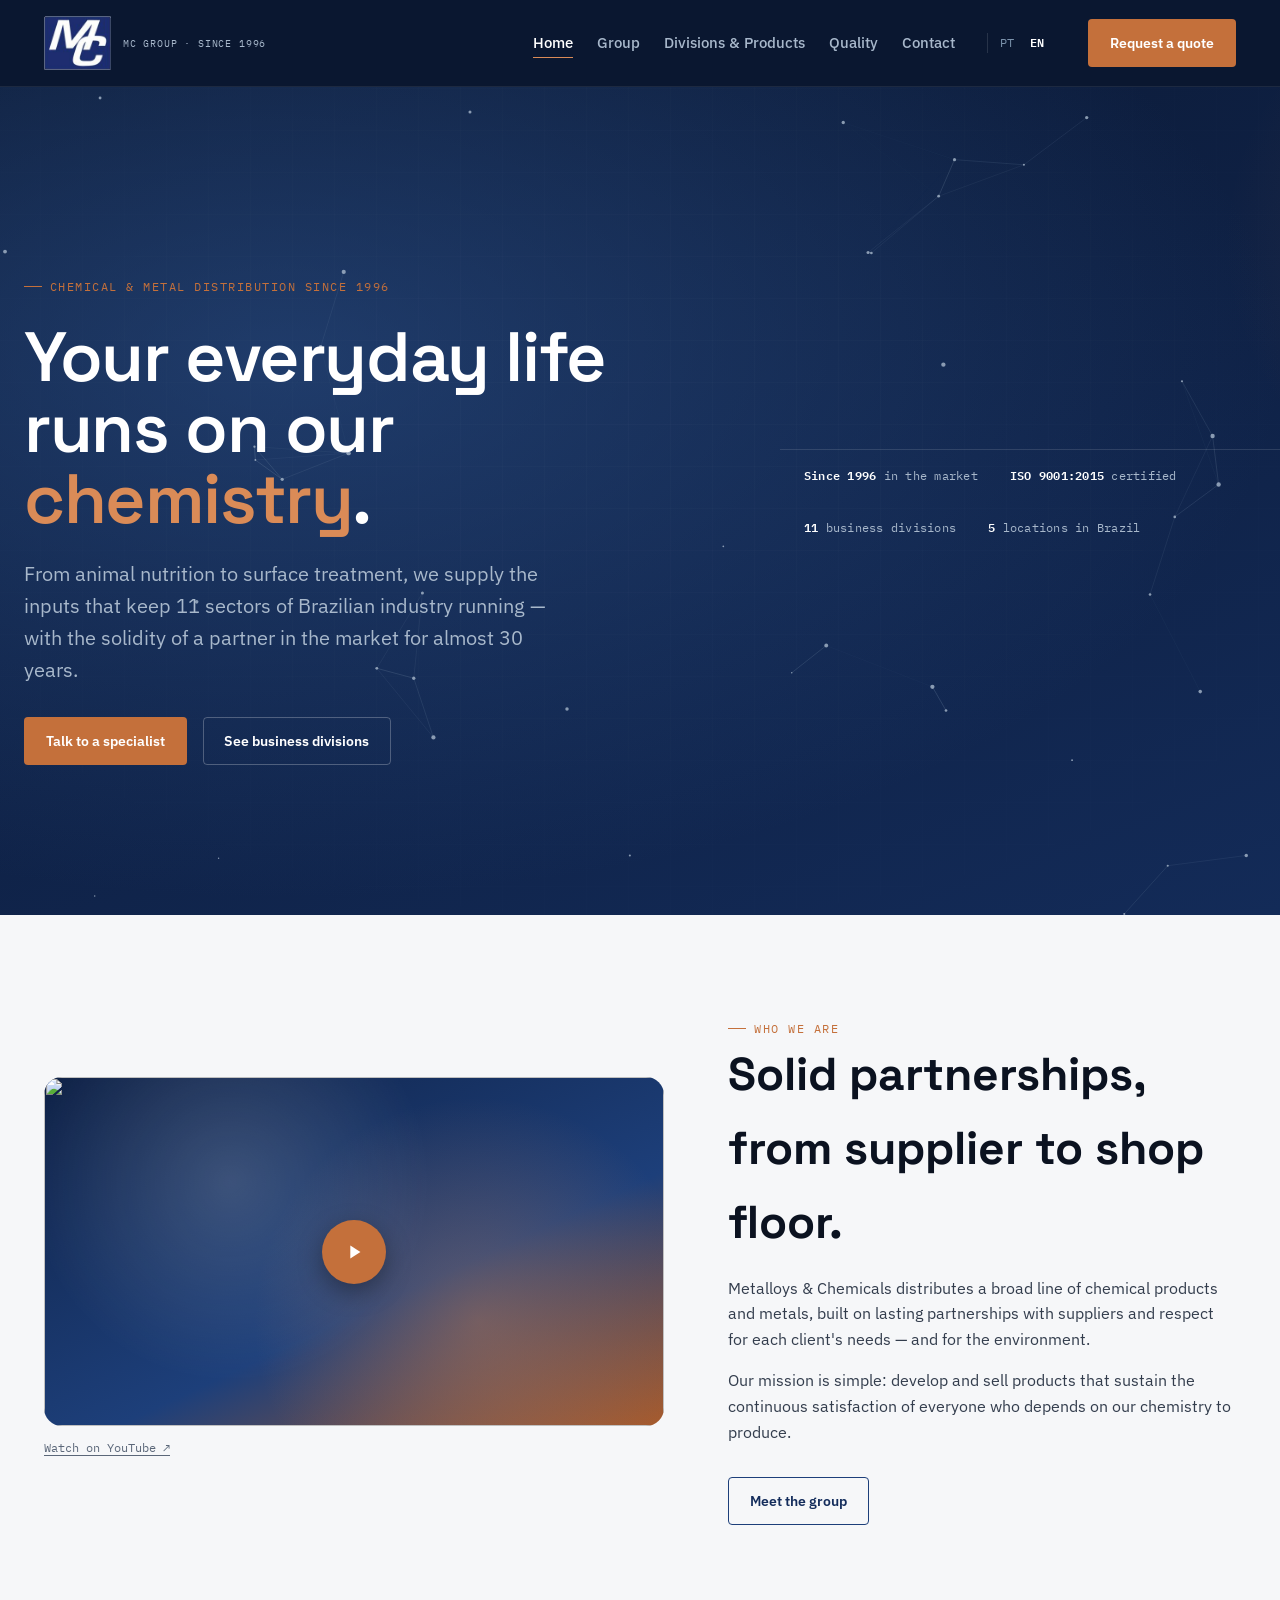
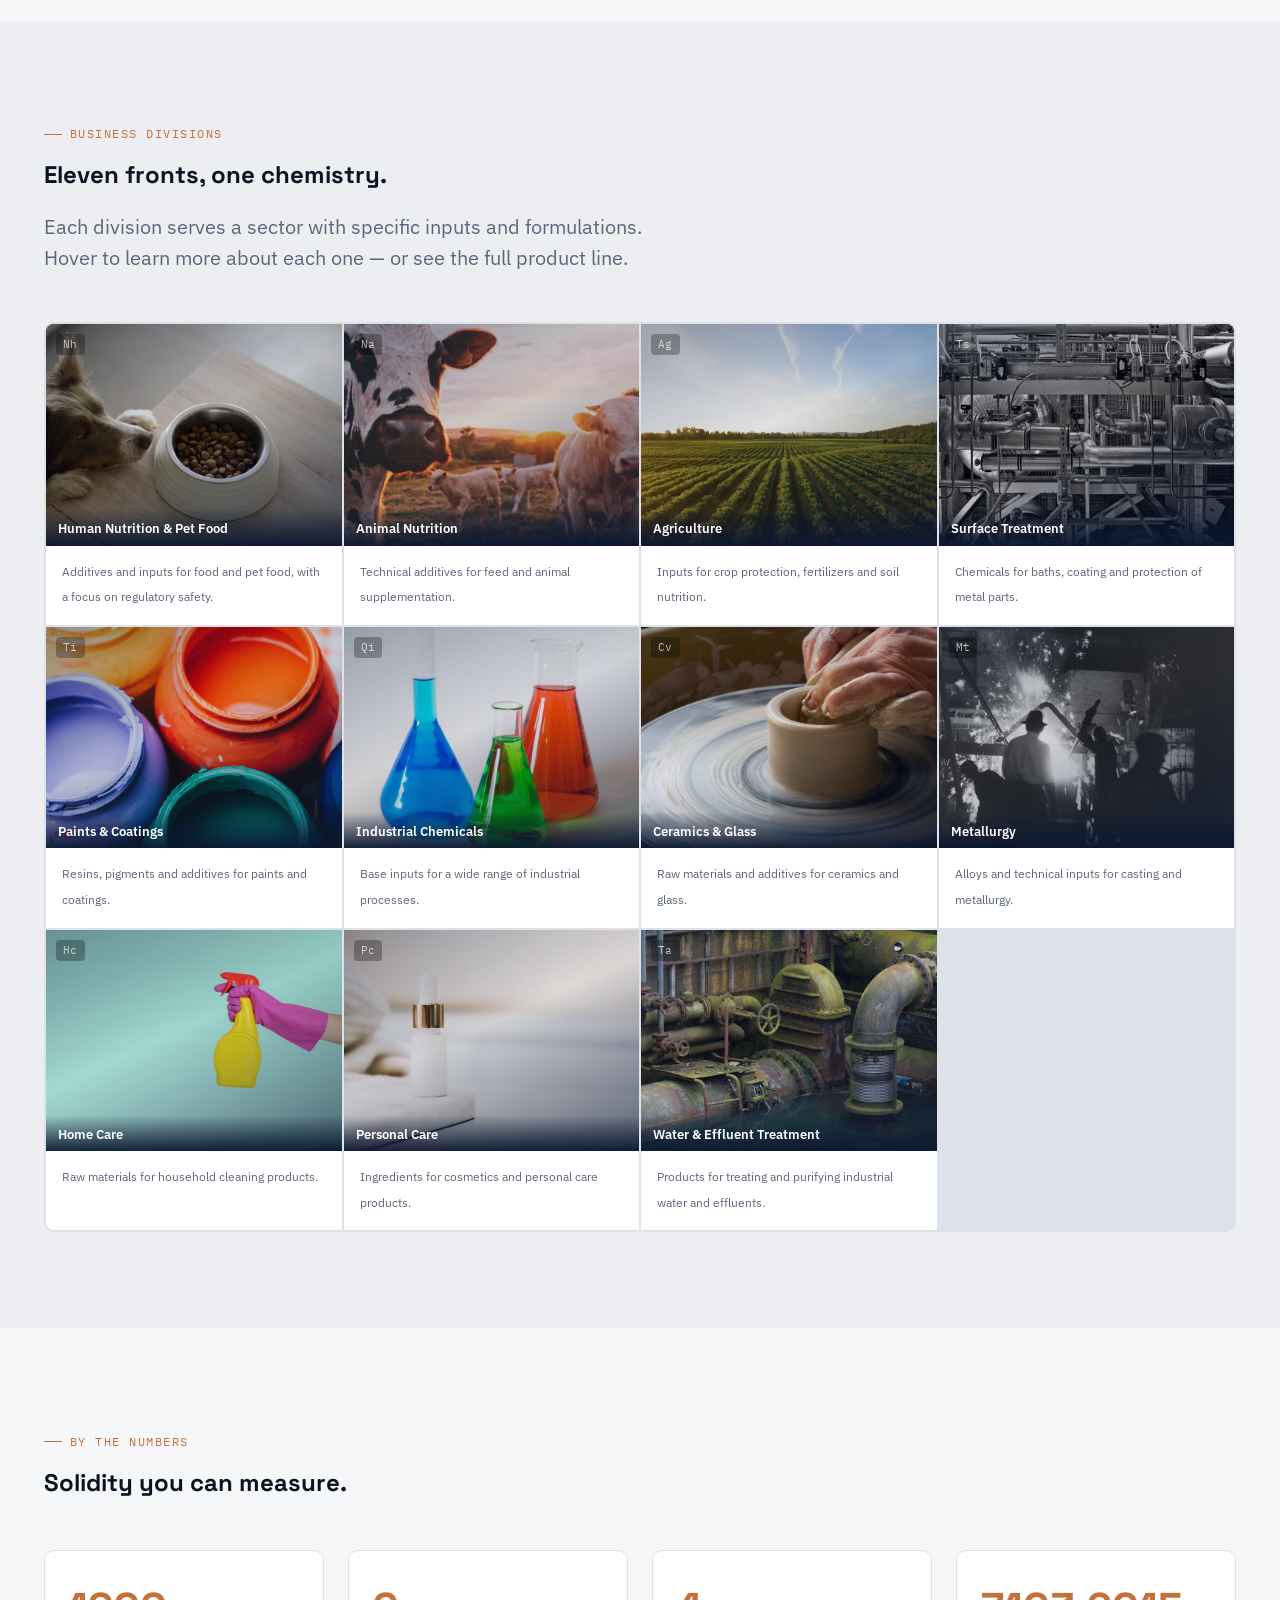
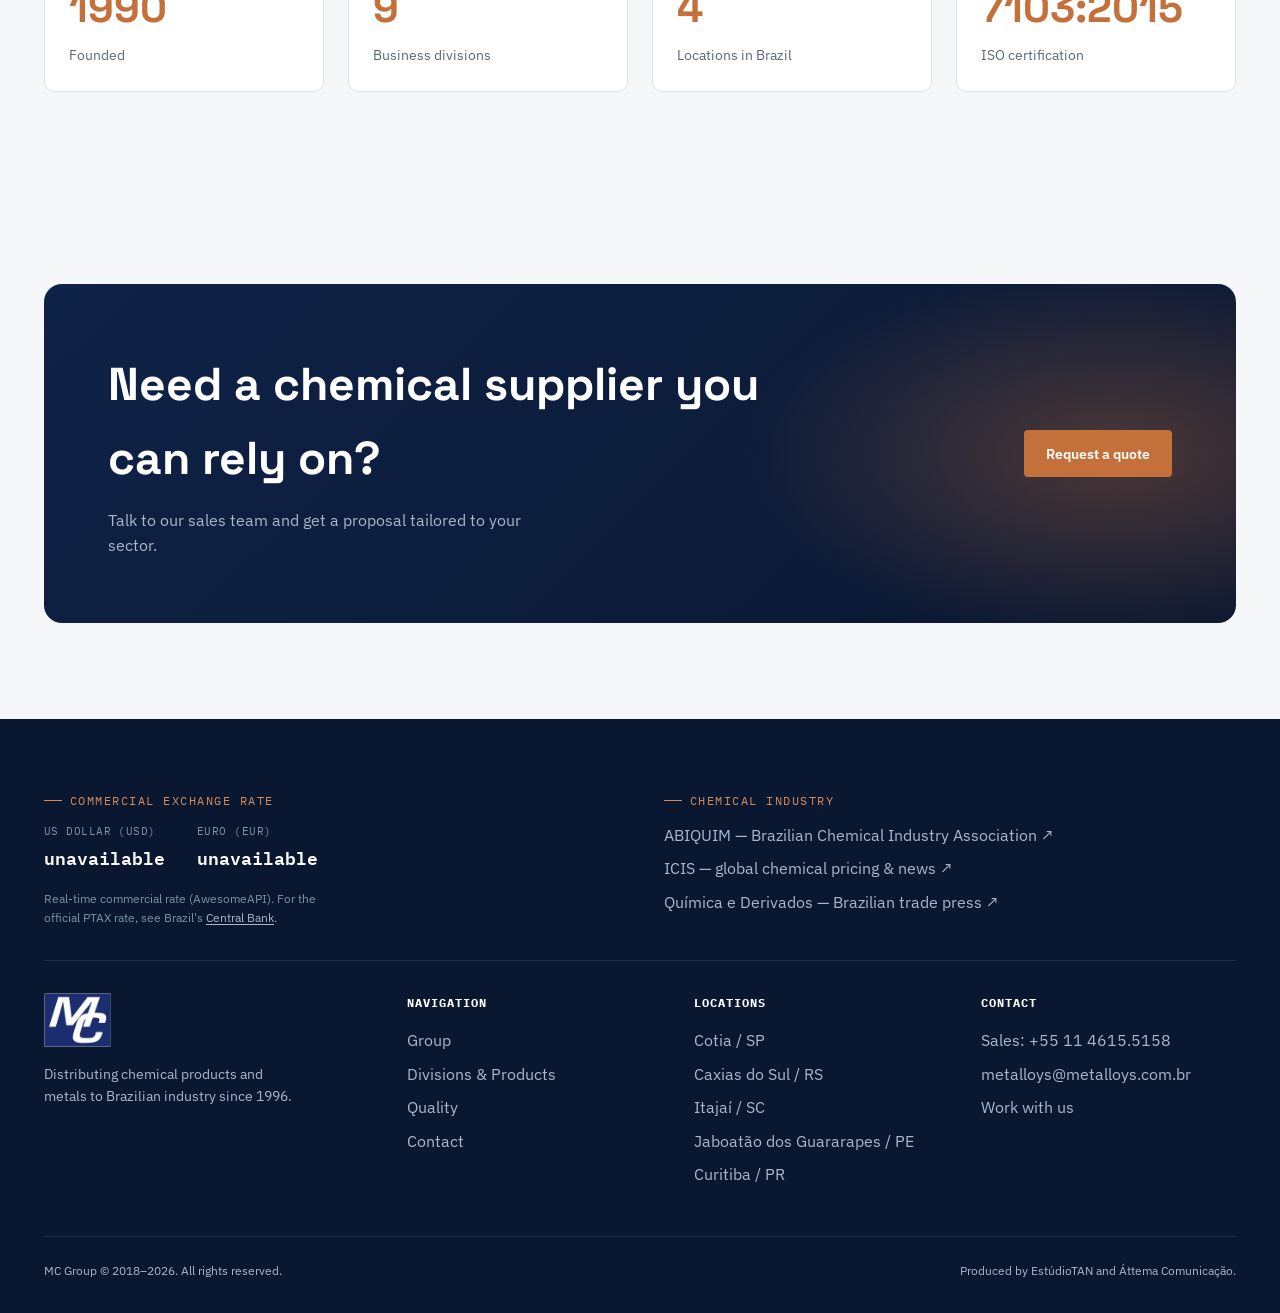
==== commit 1b486167: "Adiciona câmbio comercial ao vivo e links do setor químico no rodapé Cotação de dólar e euro atualiz" ====
--- a/en/index.html
+++ b/en/index.html
@@ -257,6 +257,25 @@
 
 <footer class="site-footer">
   <div class="container">
+    <div class="footer-market">
+      <div class="footer-market__fx">
+        <span class="eyebrow">Commercial exchange rate</span>
+        <div class="fx-list">
+          <div class="fx-item"><span class="fx-item__label">US Dollar (USD)</span><span class="fx-item__value" data-fx="USDBRL">—</span></div>
+          <div class="fx-item"><span class="fx-item__label">Euro (EUR)</span><span class="fx-item__value" data-fx="EURBRL">—</span></div>
+        </div>
+        <p class="footer-market__note">Real-time commercial rate (AwesomeAPI). For the official PTAX rate, see Brazil's <a href="https://www.bcb.gov.br/estabilidadefinanceira/historicocotacoes" target="_blank" rel="noopener noreferrer">Central Bank</a>.</p>
+      </div>
+      <div class="footer-market__news">
+        <span class="eyebrow">Chemical industry</span>
+        <ul class="news-links">
+          <li><a href="https://www.abiquim.org.br" target="_blank" rel="noopener noreferrer">ABIQUIM — Brazilian Chemical Industry Association ↗</a></li>
+          <li><a href="https://www.icis.com" target="_blank" rel="noopener noreferrer">ICIS — global chemical pricing &amp; news ↗</a></li>
+          <li><a href="https://www.quimicaederivados.com.br" target="_blank" rel="noopener noreferrer">Química e Derivados — Brazilian trade press ↗</a></li>
+        </ul>
+      </div>
+    </div>
+
     <div class="footer-grid">
       <div>
         <a class="brand" href="index.html" style="margin-bottom: 1rem;">
--- a/assets/css/style.css
+++ b/assets/css/style.css
@@ -977,6 +977,41 @@
   color: var(--steel-300);
   padding-block: var(--sp-16) var(--sp-8);
 }
+.footer-market {
+  display: grid;
+  grid-template-columns: 1fr 1fr;
+  gap: var(--sp-12);
+  padding-bottom: var(--sp-8);
+  margin-bottom: var(--sp-8);
+  border-bottom: 1px solid rgba(255, 255, 255, 0.1);
+}
+.footer-market .eyebrow { color: var(--copper-400); }
+.fx-list { display: flex; gap: var(--sp-8); flex-wrap: wrap; margin-top: var(--sp-3); }
+.fx-item { display: flex; flex-direction: column; gap: 3px; }
+.fx-item__label {
+  font-family: var(--font-mono);
+  font-size: 0.7rem;
+  color: var(--steel-400);
+  text-transform: uppercase;
+  letter-spacing: 0.04em;
+}
+.fx-item__value {
+  font-family: var(--font-mono);
+  font-size: 1.15rem;
+  font-weight: 600;
+  color: var(--paper-0);
+  font-variant-numeric: tabular-nums;
+}
+.fx-item__value.is-up::after { content: " \25B2"; color: #7fd99a; font-size: 0.68rem; }
+.fx-item__value.is-down::after { content: " \25BC"; color: #e08080; font-size: 0.68rem; }
+.footer-market__note { margin-top: var(--sp-4); font-size: 0.76rem; color: var(--steel-400); max-width: 44ch; }
+.footer-market__note a { color: var(--steel-300); text-decoration: underline; text-underline-offset: 2px; }
+.footer-market__note a:hover { color: var(--copper-400); }
+.news-links { display: grid; gap: var(--sp-2); margin-top: var(--sp-3); }
+.news-links a:hover { color: var(--copper-400); }
+@media (max-width: 720px) {
+  .footer-market { grid-template-columns: 1fr; gap: var(--sp-6); }
+}
 .footer-grid {
   display: grid;
   grid-template-columns: 1.3fr 1fr 1fr 1fr;
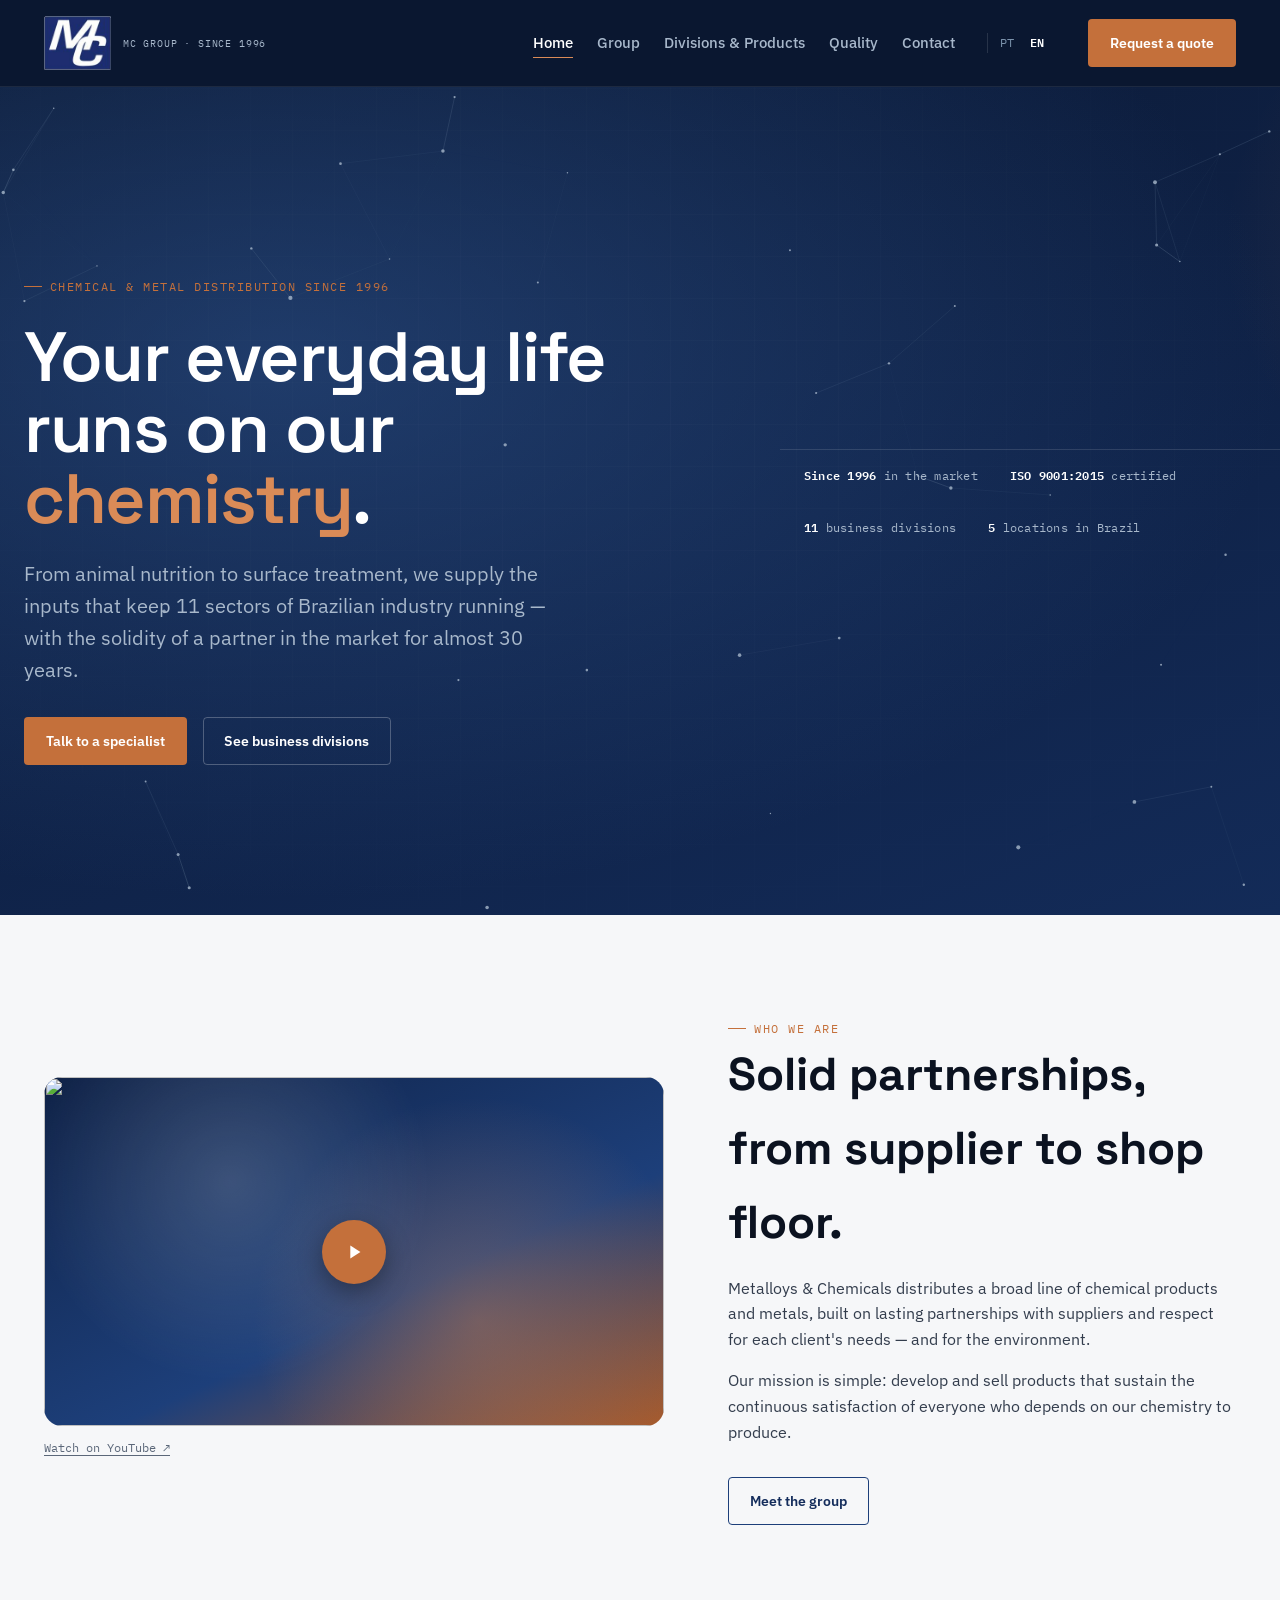
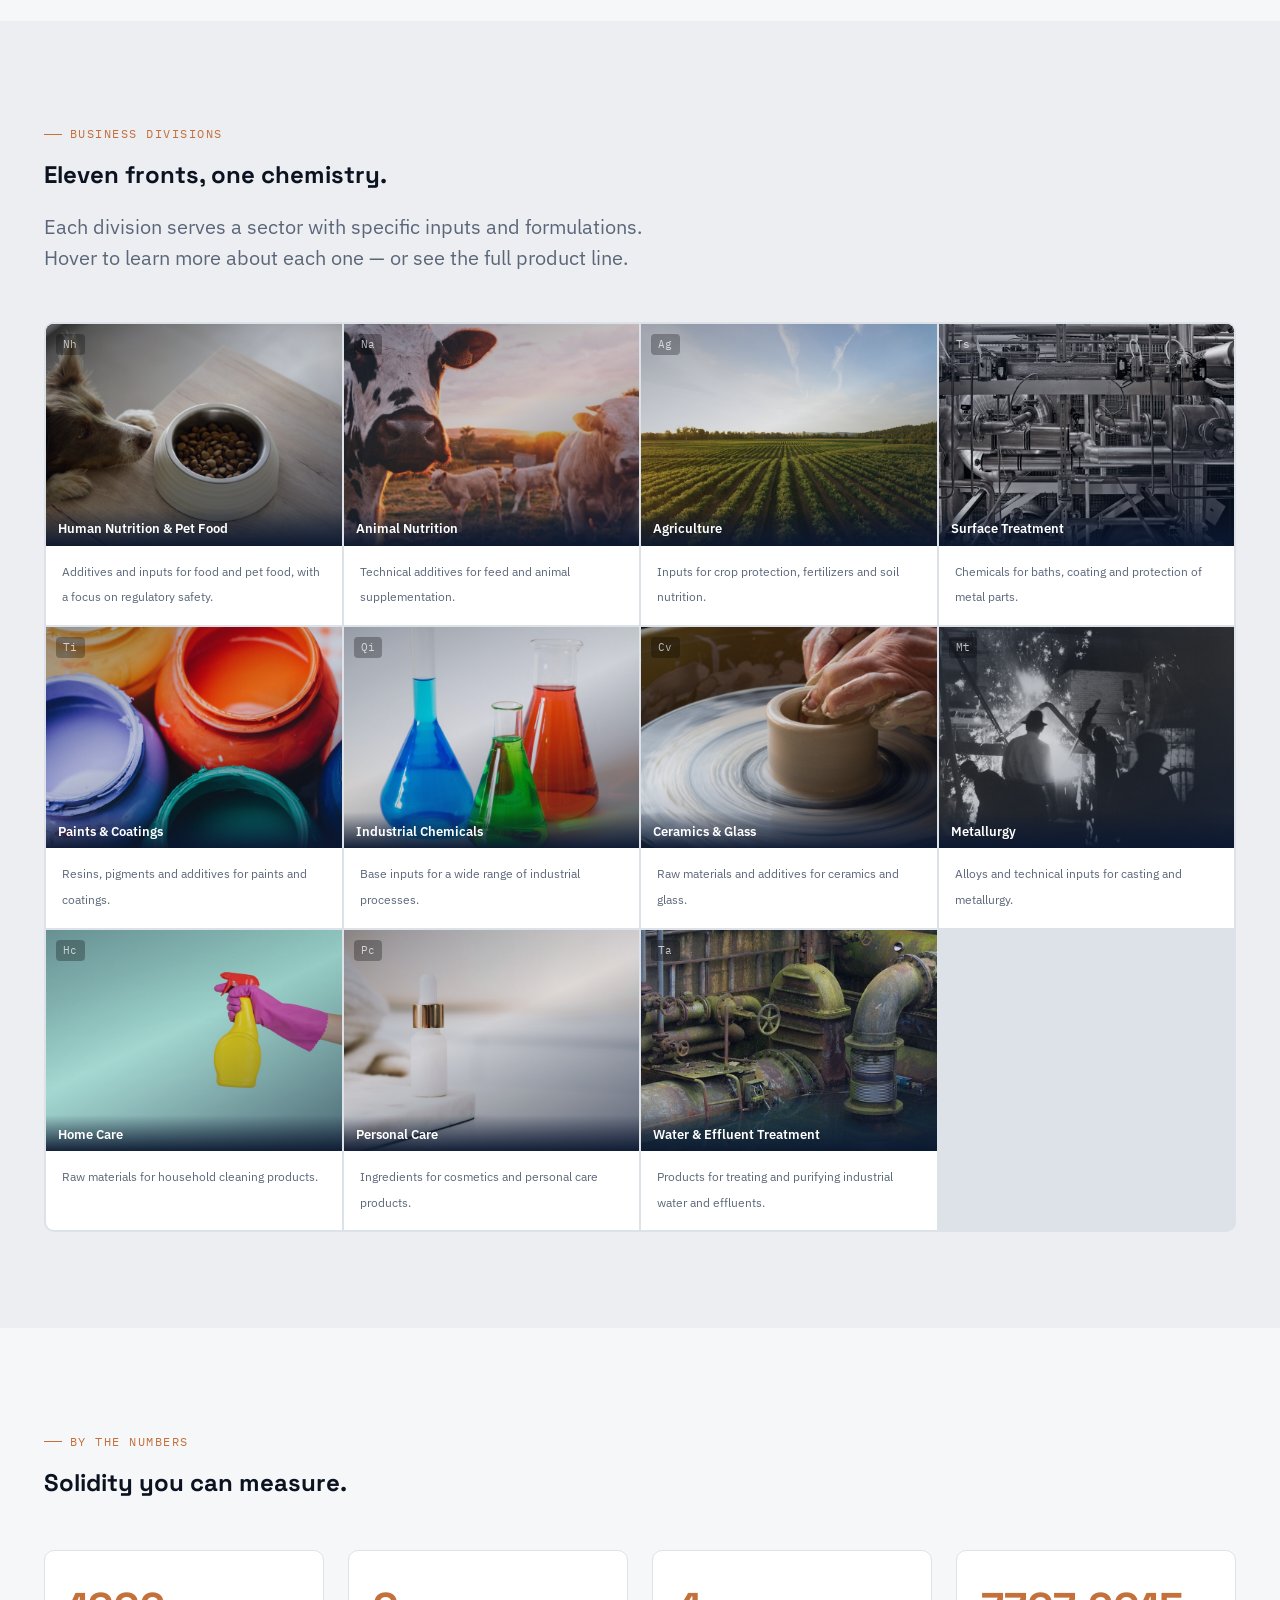
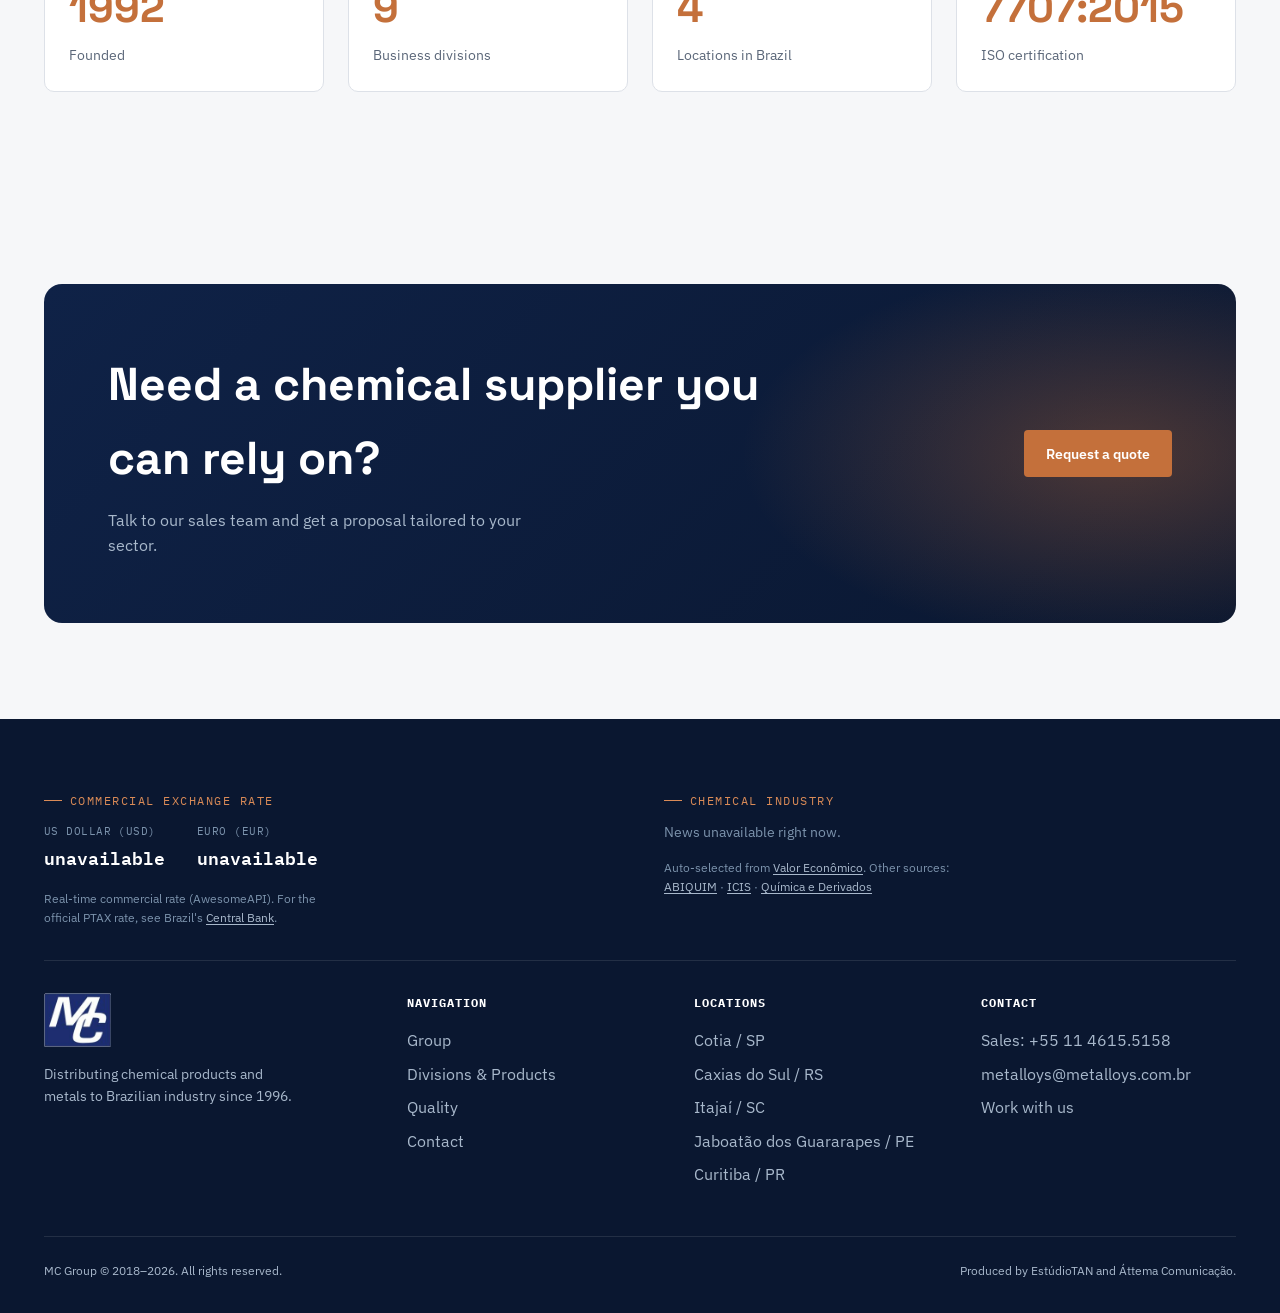
==== commit 40110572: "Notícias reais do setor químico no rodapé (feed do Valor Econômico) Busca o feed público "Empresas" " ====
--- a/en/index.html
+++ b/en/index.html
@@ -266,13 +266,12 @@
         </div>
         <p class="footer-market__note">Real-time commercial rate (AwesomeAPI). For the official PTAX rate, see Brazil's <a href="https://www.bcb.gov.br/estabilidadefinanceira/historicocotacoes" target="_blank" rel="noopener noreferrer">Central Bank</a>.</p>
       </div>
-      <div class="footer-market__news">
+            <div class="footer-market__news">
         <span class="eyebrow">Chemical industry</span>
-        <ul class="news-links">
-          <li><a href="https://www.abiquim.org.br" target="_blank" rel="noopener noreferrer">ABIQUIM — Brazilian Chemical Industry Association ↗</a></li>
-          <li><a href="https://www.icis.com" target="_blank" rel="noopener noreferrer">ICIS — global chemical pricing &amp; news ↗</a></li>
-          <li><a href="https://www.quimicaederivados.com.br" target="_blank" rel="noopener noreferrer">Química e Derivados — Brazilian trade press ↗</a></li>
+        <ul class="news-feed" data-news-feed>
+          <li class="news-feed__loading">Loading news…</li>
         </ul>
+        <p class="footer-market__note">Auto-selected from <a href="https://valor.globo.com/empresas/quimica-e-petroquimica/" target="_blank" rel="noopener noreferrer">Valor Econômico</a>. Other sources: <a href="https://www.abiquim.org.br" target="_blank" rel="noopener noreferrer">ABIQUIM</a> · <a href="https://www.icis.com" target="_blank" rel="noopener noreferrer">ICIS</a> · <a href="https://www.quimicaederivados.com.br" target="_blank" rel="noopener noreferrer">Química e Derivados</a></p>
       </div>
     </div>
 
--- a/assets/css/style.css
+++ b/assets/css/style.css
@@ -1009,6 +1009,18 @@
 .footer-market__note a:hover { color: var(--copper-400); }
 .news-links { display: grid; gap: var(--sp-2); margin-top: var(--sp-3); }
 .news-links a:hover { color: var(--copper-400); }
+.news-feed { display: grid; gap: var(--sp-3); margin: var(--sp-3) 0 0; padding: 0; list-style: none; }
+.news-feed li { font-size: 0.85rem; line-height: 1.4; }
+.news-feed a { color: var(--steel-300); }
+.news-feed a:hover { color: var(--copper-400); }
+.news-feed__date {
+  display: block;
+  font-family: var(--font-mono);
+  font-size: 0.7rem;
+  color: var(--steel-400);
+  margin-top: 2px;
+}
+.news-feed__loading, .news-feed__empty { color: var(--steel-400); font-size: 0.85rem; }
 @media (max-width: 720px) {
   .footer-market { grid-template-columns: 1fr; gap: var(--sp-6); }
 }
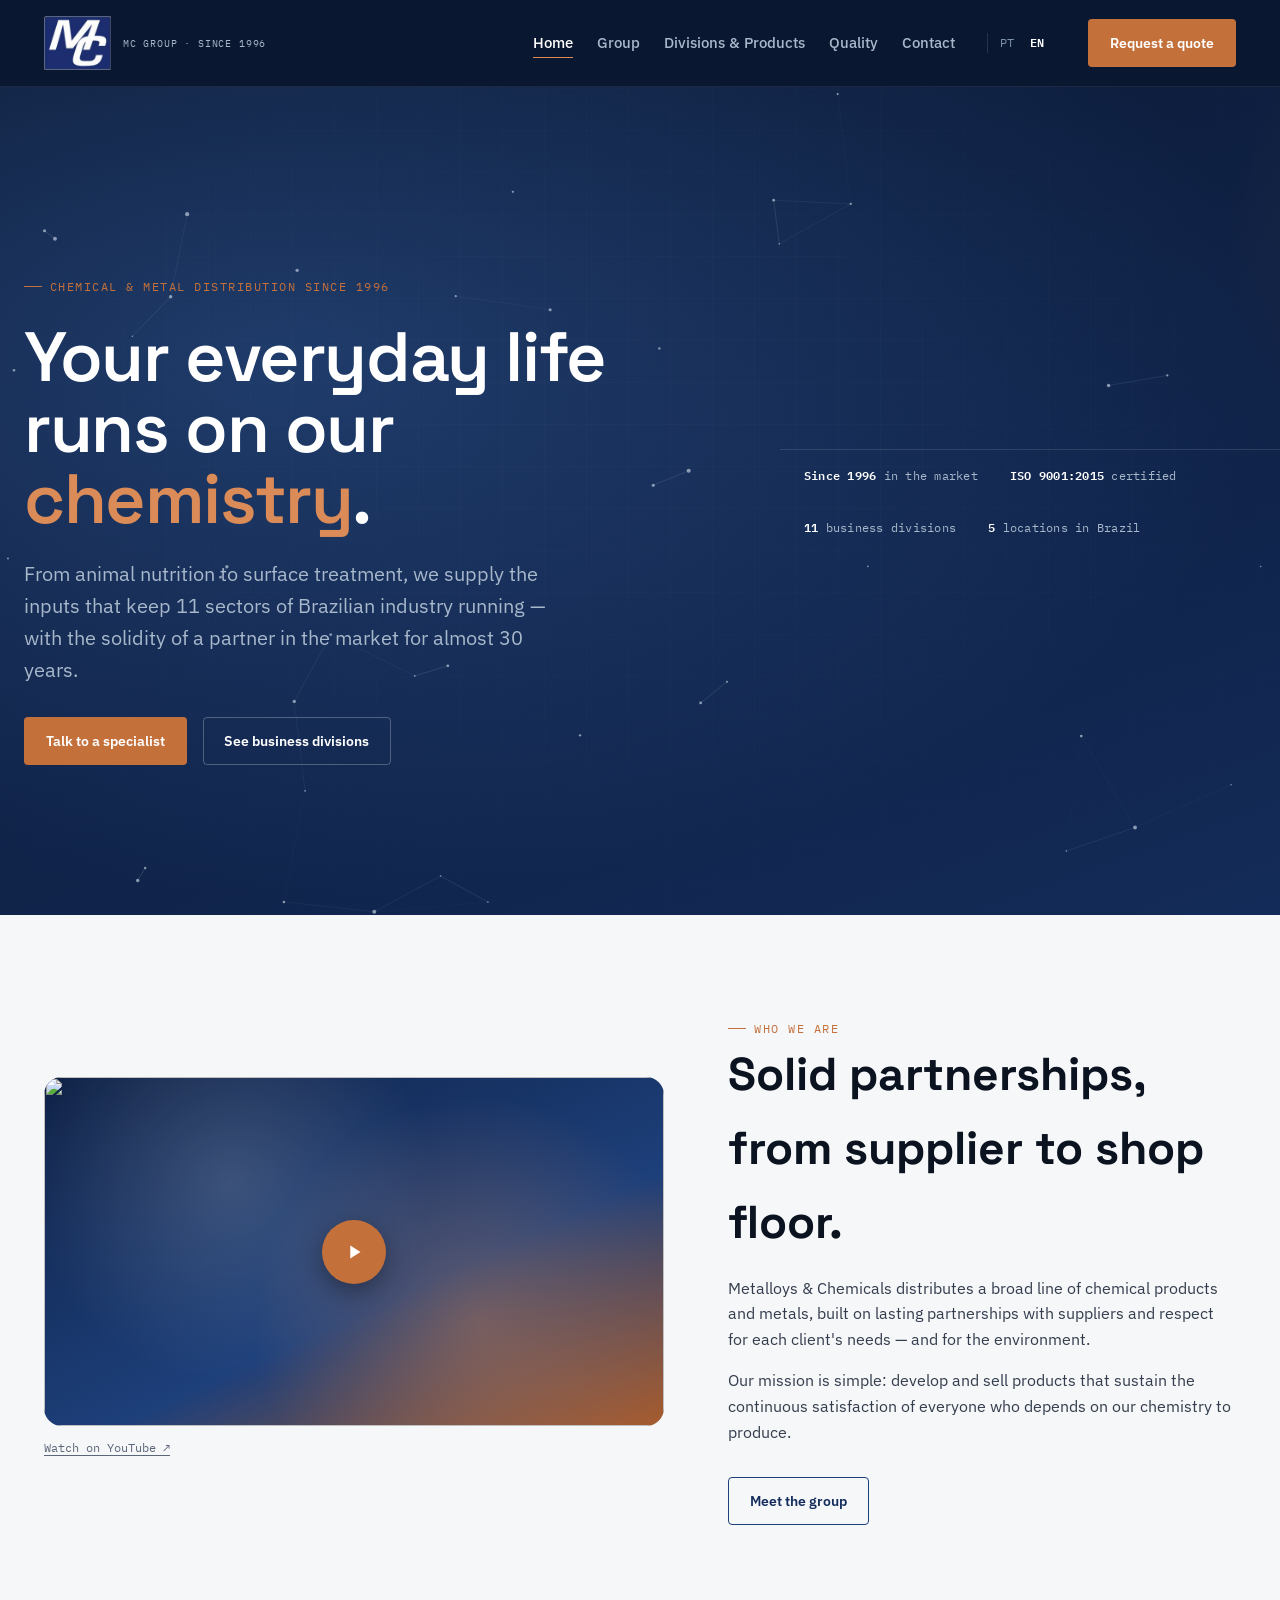
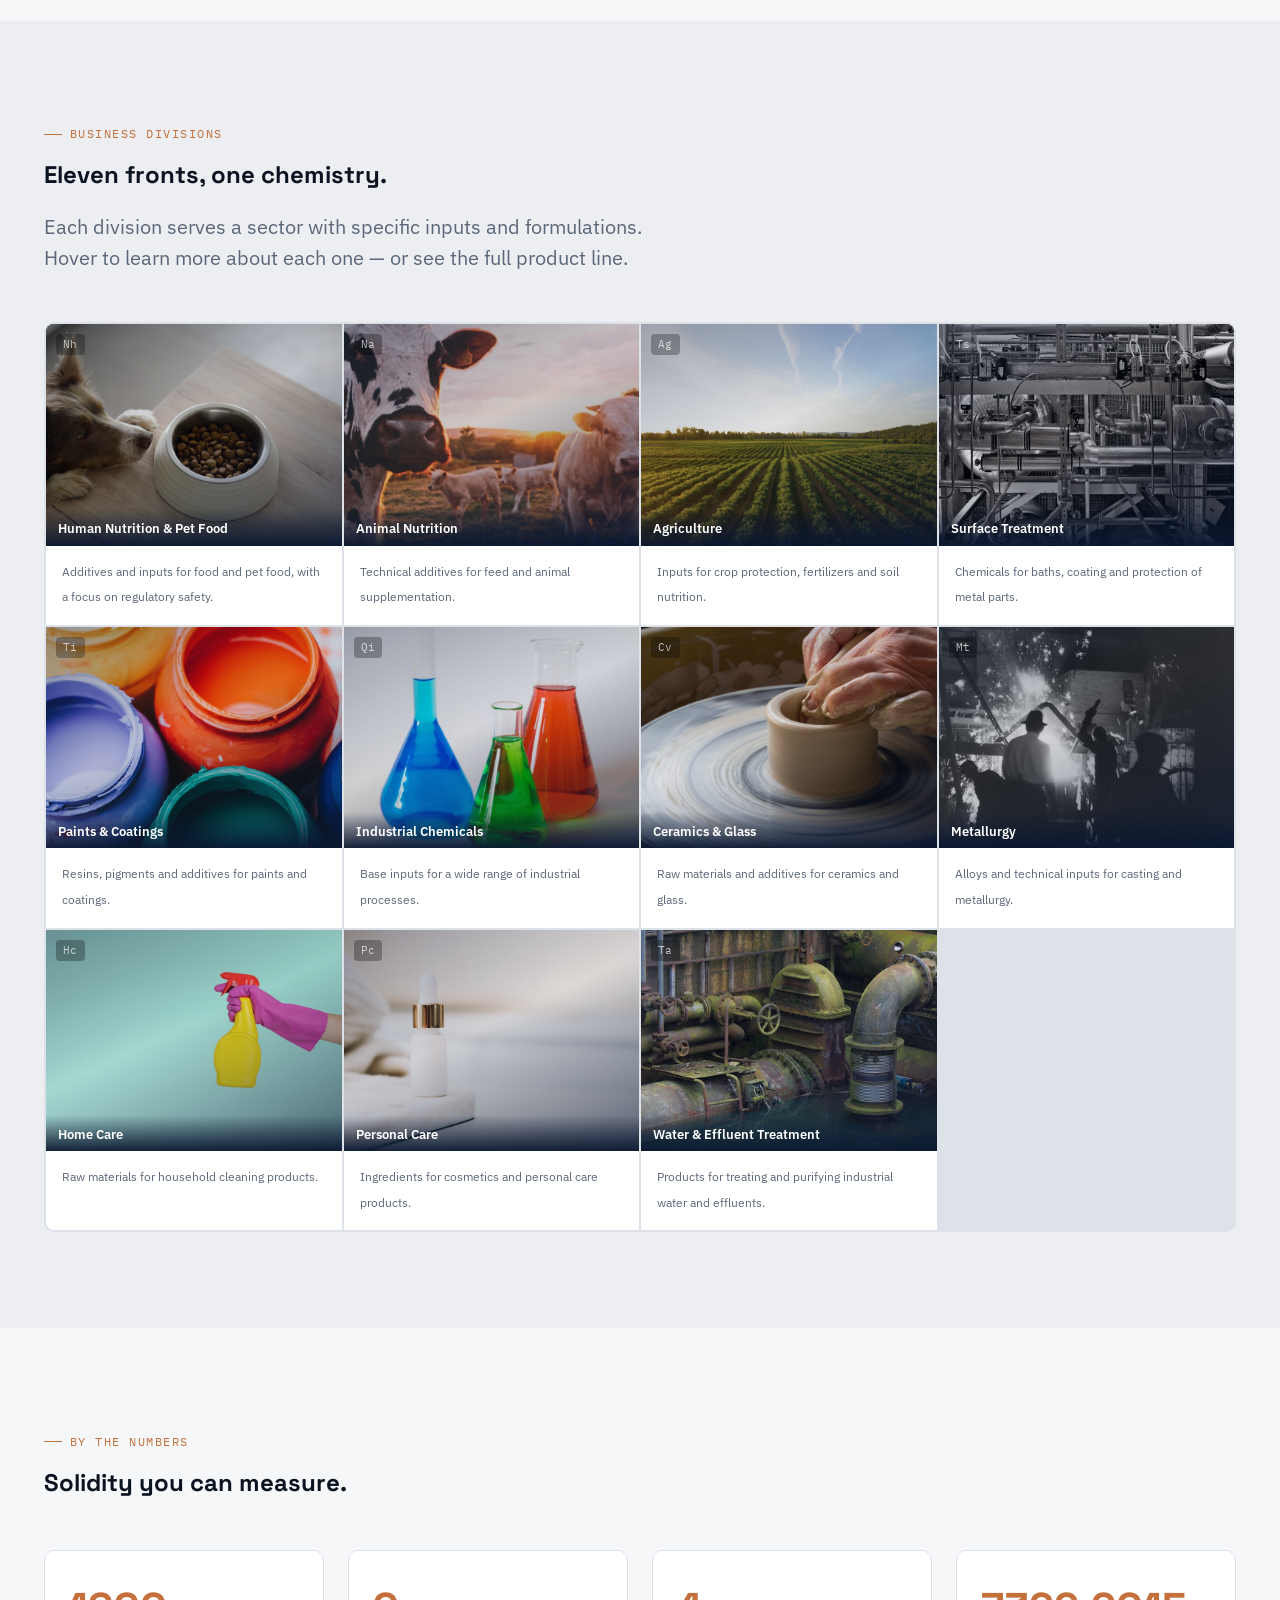
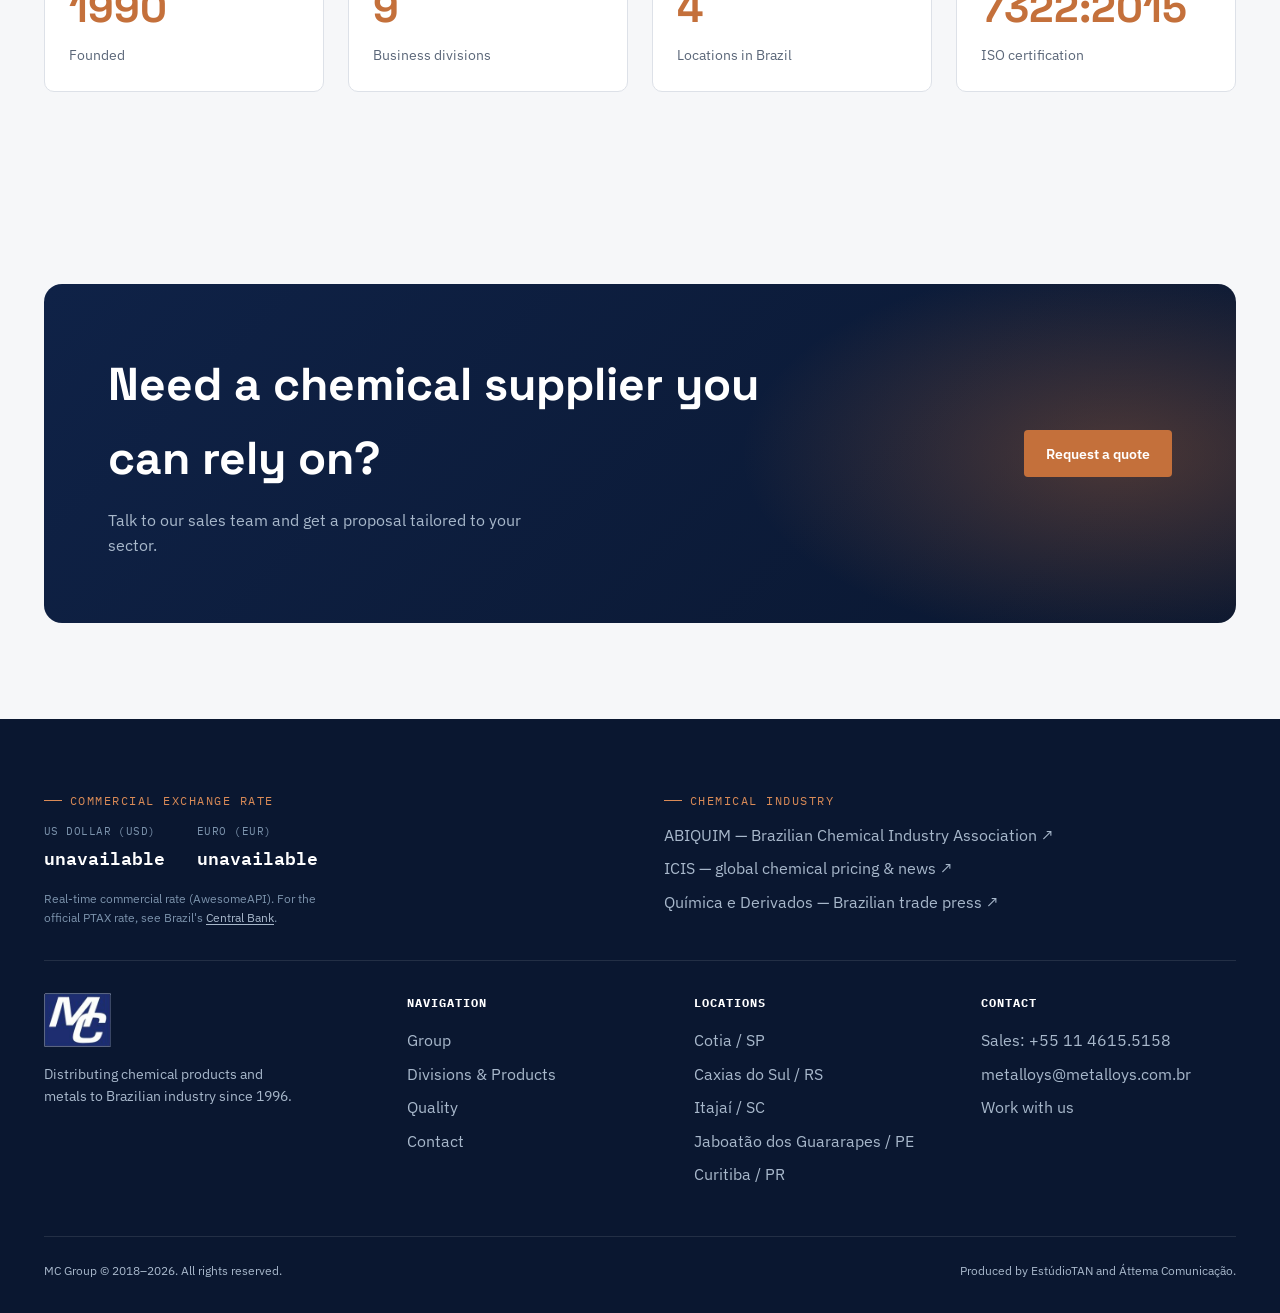
==== commit 806c8671: "Remove o feed automático de notícias (Valor Econômico) O filtro por palavras-chave curtas (ex: "aco"" ====
--- a/en/index.html
+++ b/en/index.html
@@ -266,12 +266,13 @@
         </div>
         <p class="footer-market__note">Real-time commercial rate (AwesomeAPI). For the official PTAX rate, see Brazil's <a href="https://www.bcb.gov.br/estabilidadefinanceira/historicocotacoes" target="_blank" rel="noopener noreferrer">Central Bank</a>.</p>
       </div>
-            <div class="footer-market__news">
+                  <div class="footer-market__news">
         <span class="eyebrow">Chemical industry</span>
-        <ul class="news-feed" data-news-feed>
-          <li class="news-feed__loading">Loading news…</li>
+        <ul class="news-links">
+          <li><a href="https://www.abiquim.org.br" target="_blank" rel="noopener noreferrer">ABIQUIM — Brazilian Chemical Industry Association ↗</a></li>
+          <li><a href="https://www.icis.com" target="_blank" rel="noopener noreferrer">ICIS — global chemical pricing &amp; news ↗</a></li>
+          <li><a href="https://www.quimicaederivados.com.br" target="_blank" rel="noopener noreferrer">Química e Derivados — Brazilian trade press ↗</a></li>
         </ul>
-        <p class="footer-market__note">Auto-selected from <a href="https://valor.globo.com/empresas/quimica-e-petroquimica/" target="_blank" rel="noopener noreferrer">Valor Econômico</a>. Other sources: <a href="https://www.abiquim.org.br" target="_blank" rel="noopener noreferrer">ABIQUIM</a> · <a href="https://www.icis.com" target="_blank" rel="noopener noreferrer">ICIS</a> · <a href="https://www.quimicaederivados.com.br" target="_blank" rel="noopener noreferrer">Química e Derivados</a></p>
       </div>
     </div>
 
--- a/assets/css/style.css
+++ b/assets/css/style.css
@@ -1009,18 +1009,6 @@
 .footer-market__note a:hover { color: var(--copper-400); }
 .news-links { display: grid; gap: var(--sp-2); margin-top: var(--sp-3); }
 .news-links a:hover { color: var(--copper-400); }
-.news-feed { display: grid; gap: var(--sp-3); margin: var(--sp-3) 0 0; padding: 0; list-style: none; }
-.news-feed li { font-size: 0.85rem; line-height: 1.4; }
-.news-feed a { color: var(--steel-300); }
-.news-feed a:hover { color: var(--copper-400); }
-.news-feed__date {
-  display: block;
-  font-family: var(--font-mono);
-  font-size: 0.7rem;
-  color: var(--steel-400);
-  margin-top: 2px;
-}
-.news-feed__loading, .news-feed__empty { color: var(--steel-400); font-size: 0.85rem; }
 @media (max-width: 720px) {
   .footer-market { grid-template-columns: 1fr; gap: var(--sp-6); }
 }
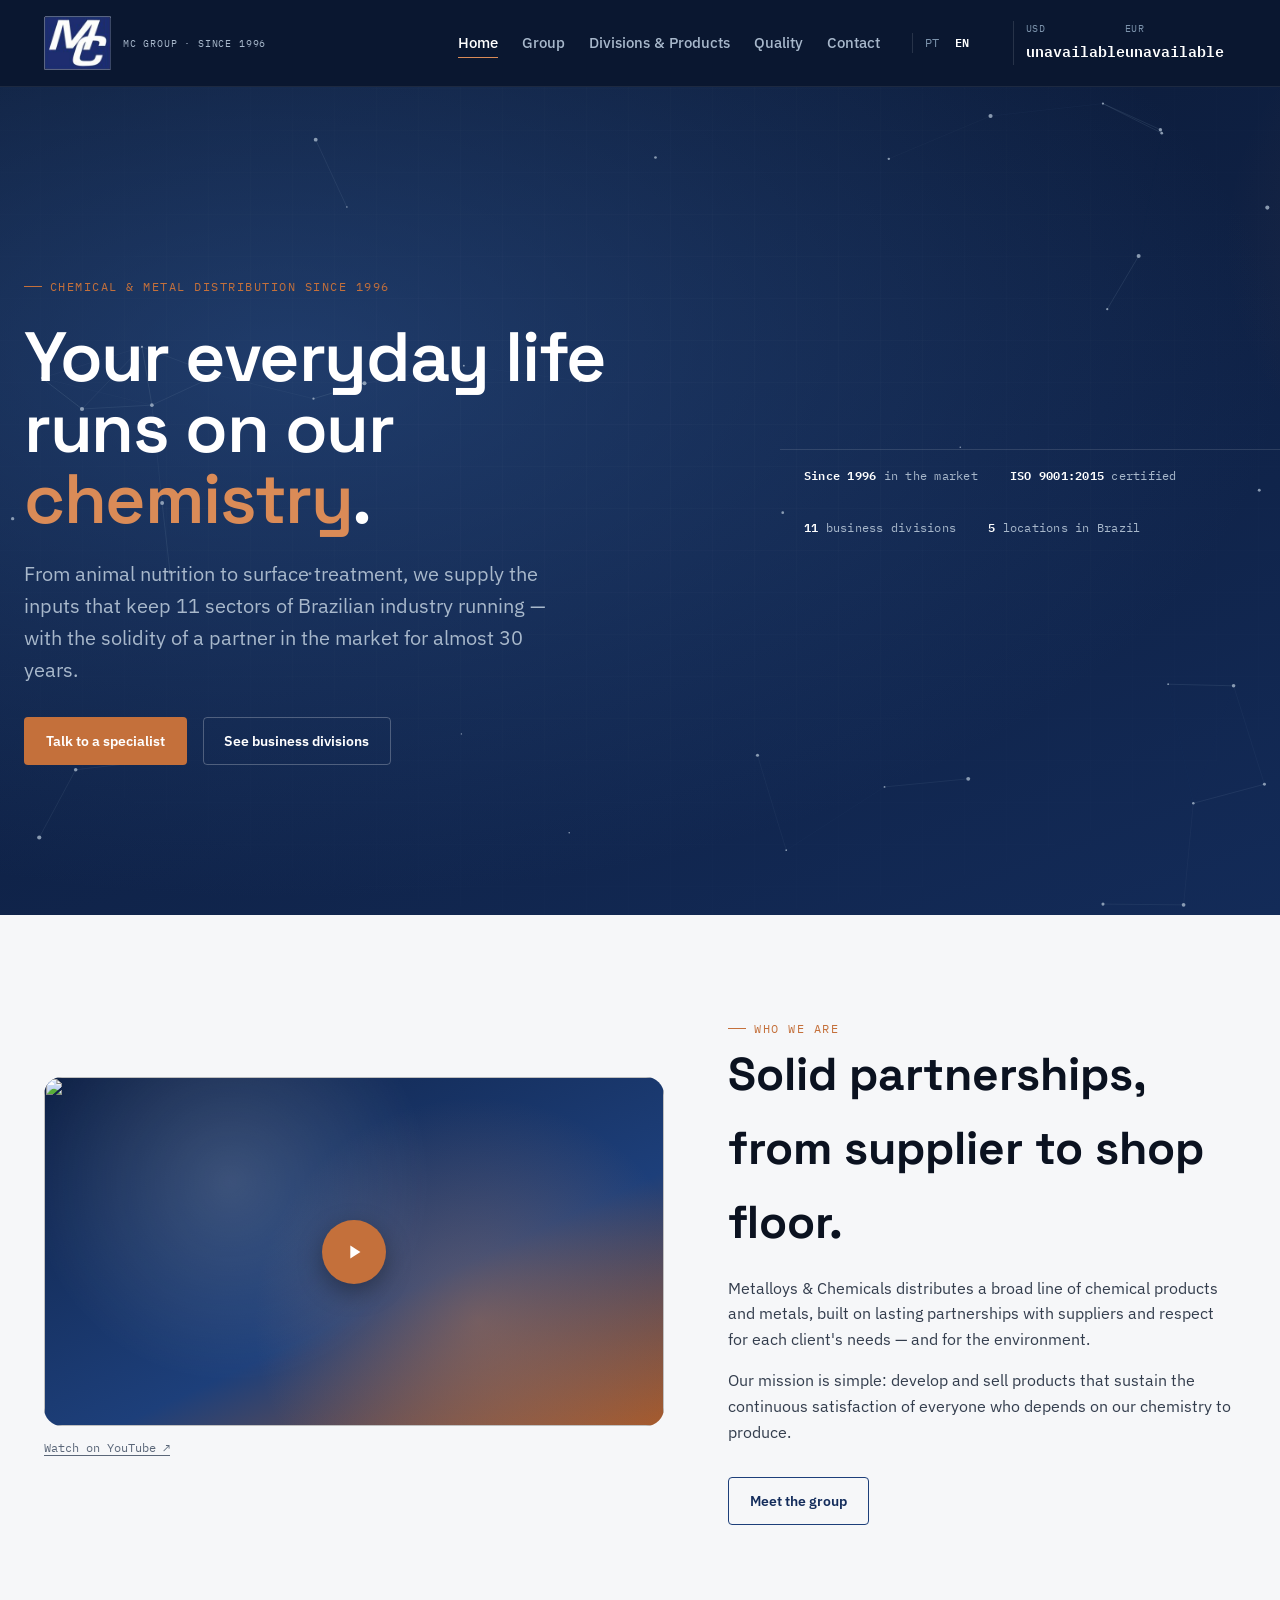
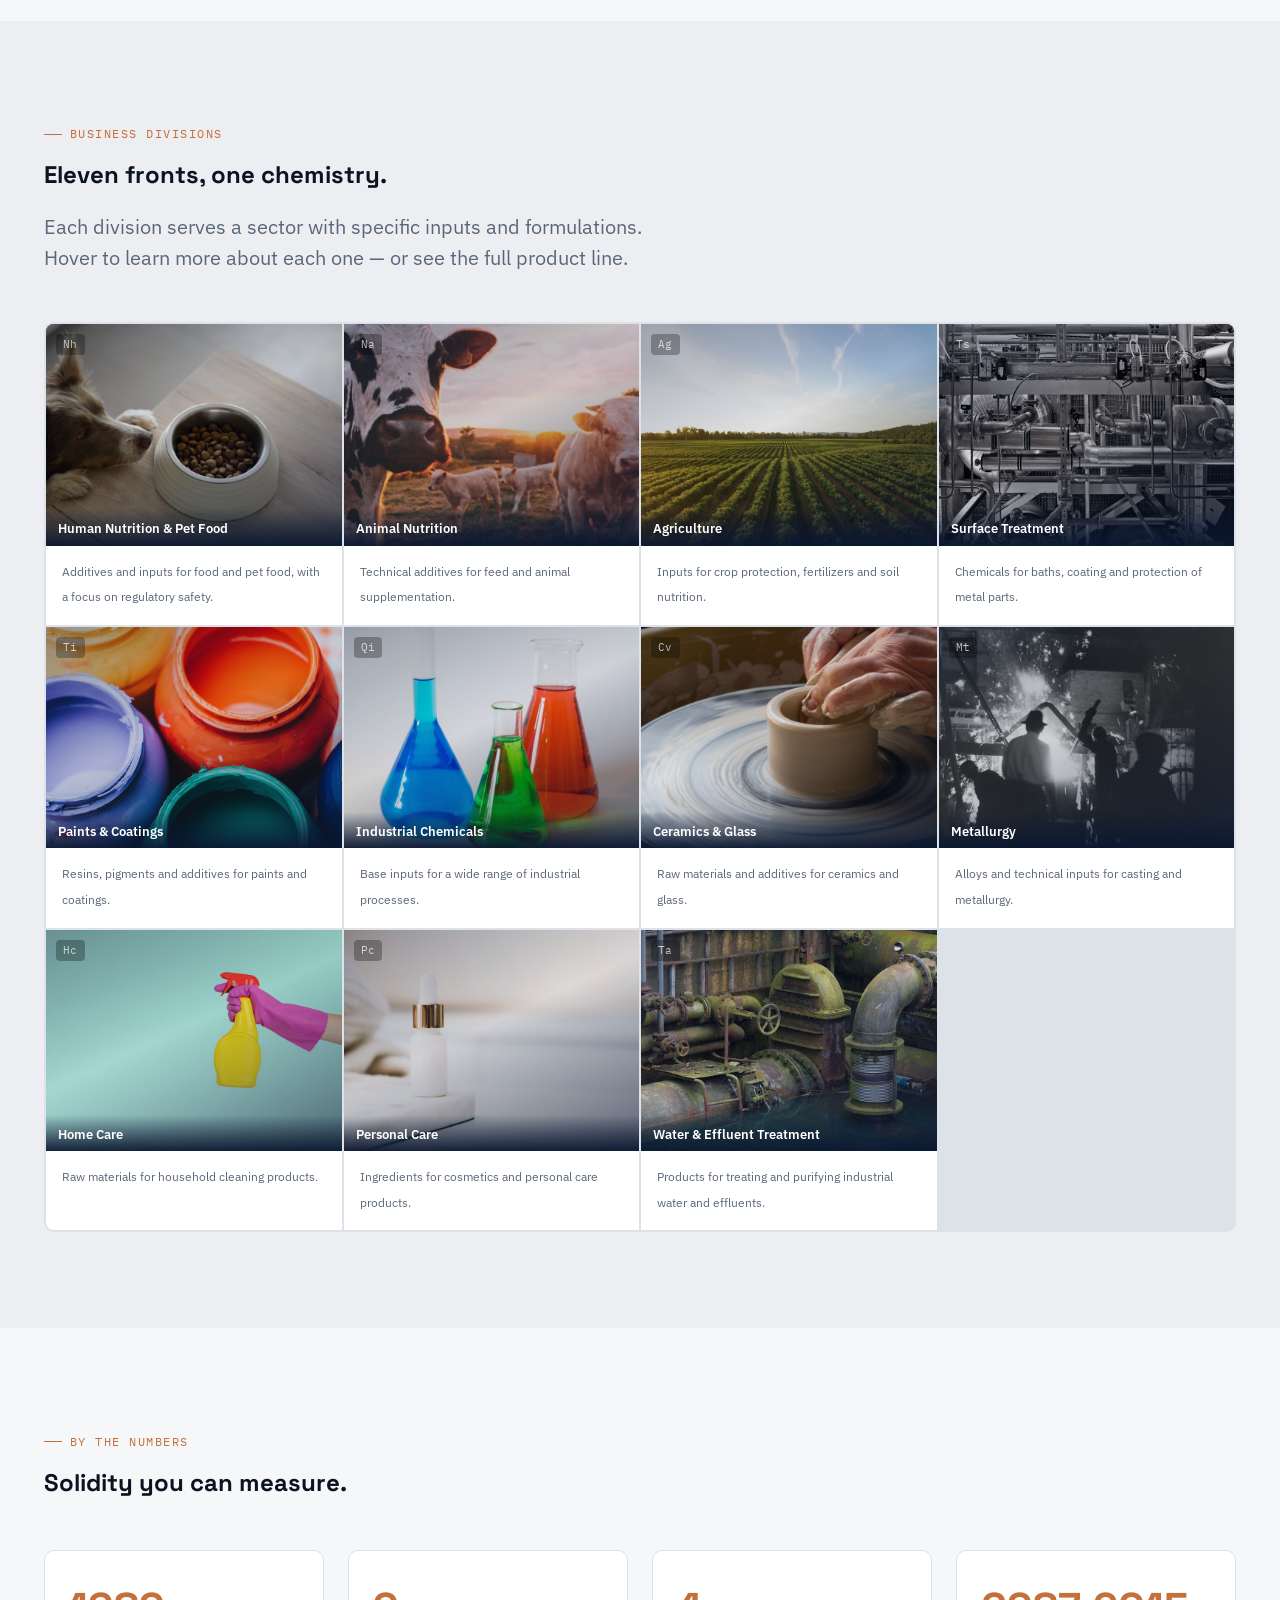
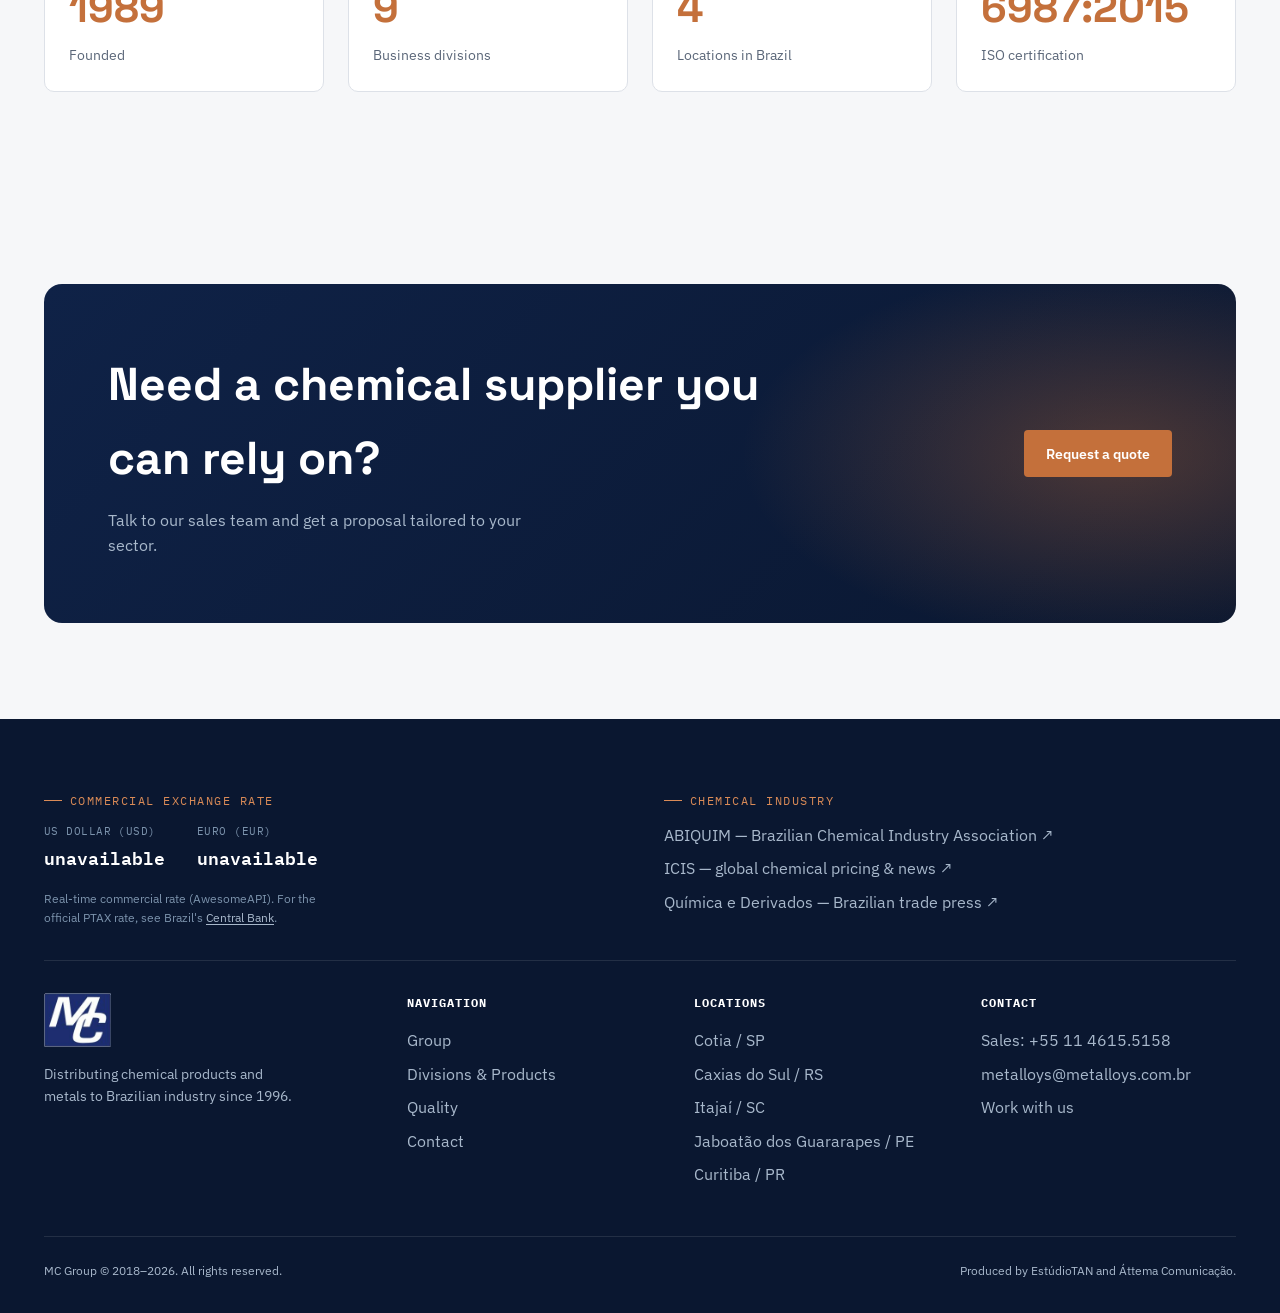
==== commit d0dd58e8: "Move cotação USD/EUR para o cabeçalho, no lugar do botão de orçamento Substitui o CTA "Solicitar orç" ====
--- a/en/index.html
+++ b/en/index.html
@@ -29,7 +29,10 @@
       </ul>
       <div class="nav-lang"><a href="../index.html">PT</a>
       <a href="index.html" class="is-active">EN</a></div>
-      <a class="btn btn--copper" href="contato.html">Request a quote</a>
+      <div class="fx-list nav-fx">
+        <div class="fx-item"><span class="fx-item__label">USD</span><span class="fx-item__value" data-fx="USDBRL">—</span></div>
+        <div class="fx-item"><span class="fx-item__label">EUR</span><span class="fx-item__value" data-fx="EURBRL">—</span></div>
+      </div>
     </nav>
     <button class="nav-toggle" aria-label="Open menu" aria-expanded="false"><span></span></button>
   </div>
--- a/assets/css/style.css
+++ b/assets/css/style.css
@@ -1004,6 +1004,27 @@
 }
 .fx-item__value.is-up::after { content: " \25B2"; color: #7fd99a; font-size: 0.68rem; }
 .fx-item__value.is-down::after { content: " \25BC"; color: #e08080; font-size: 0.68rem; }
+
+.nav-fx {
+  gap: var(--sp-5);
+  margin-top: 0;
+  padding-inline: var(--sp-3);
+  border-left: 1px solid rgba(255, 255, 255, 0.12);
+  flex-wrap: nowrap;
+}
+.nav-fx .fx-item__label { font-size: 0.62rem; }
+.nav-fx .fx-item__value { font-size: 0.95rem; }
+@media (max-width: 1180px) {
+  .nav-fx { display: none; }
+}
+@media (max-width: 900px) {
+  .nav-fx {
+    display: flex;
+    border-left: none;
+    padding-inline: 0;
+    margin-top: var(--sp-2);
+  }
+}
 .footer-market__note { margin-top: var(--sp-4); font-size: 0.76rem; color: var(--steel-400); max-width: 44ch; }
 .footer-market__note a { color: var(--steel-300); text-decoration: underline; text-underline-offset: 2px; }
 .footer-market__note a:hover { color: var(--copper-400); }
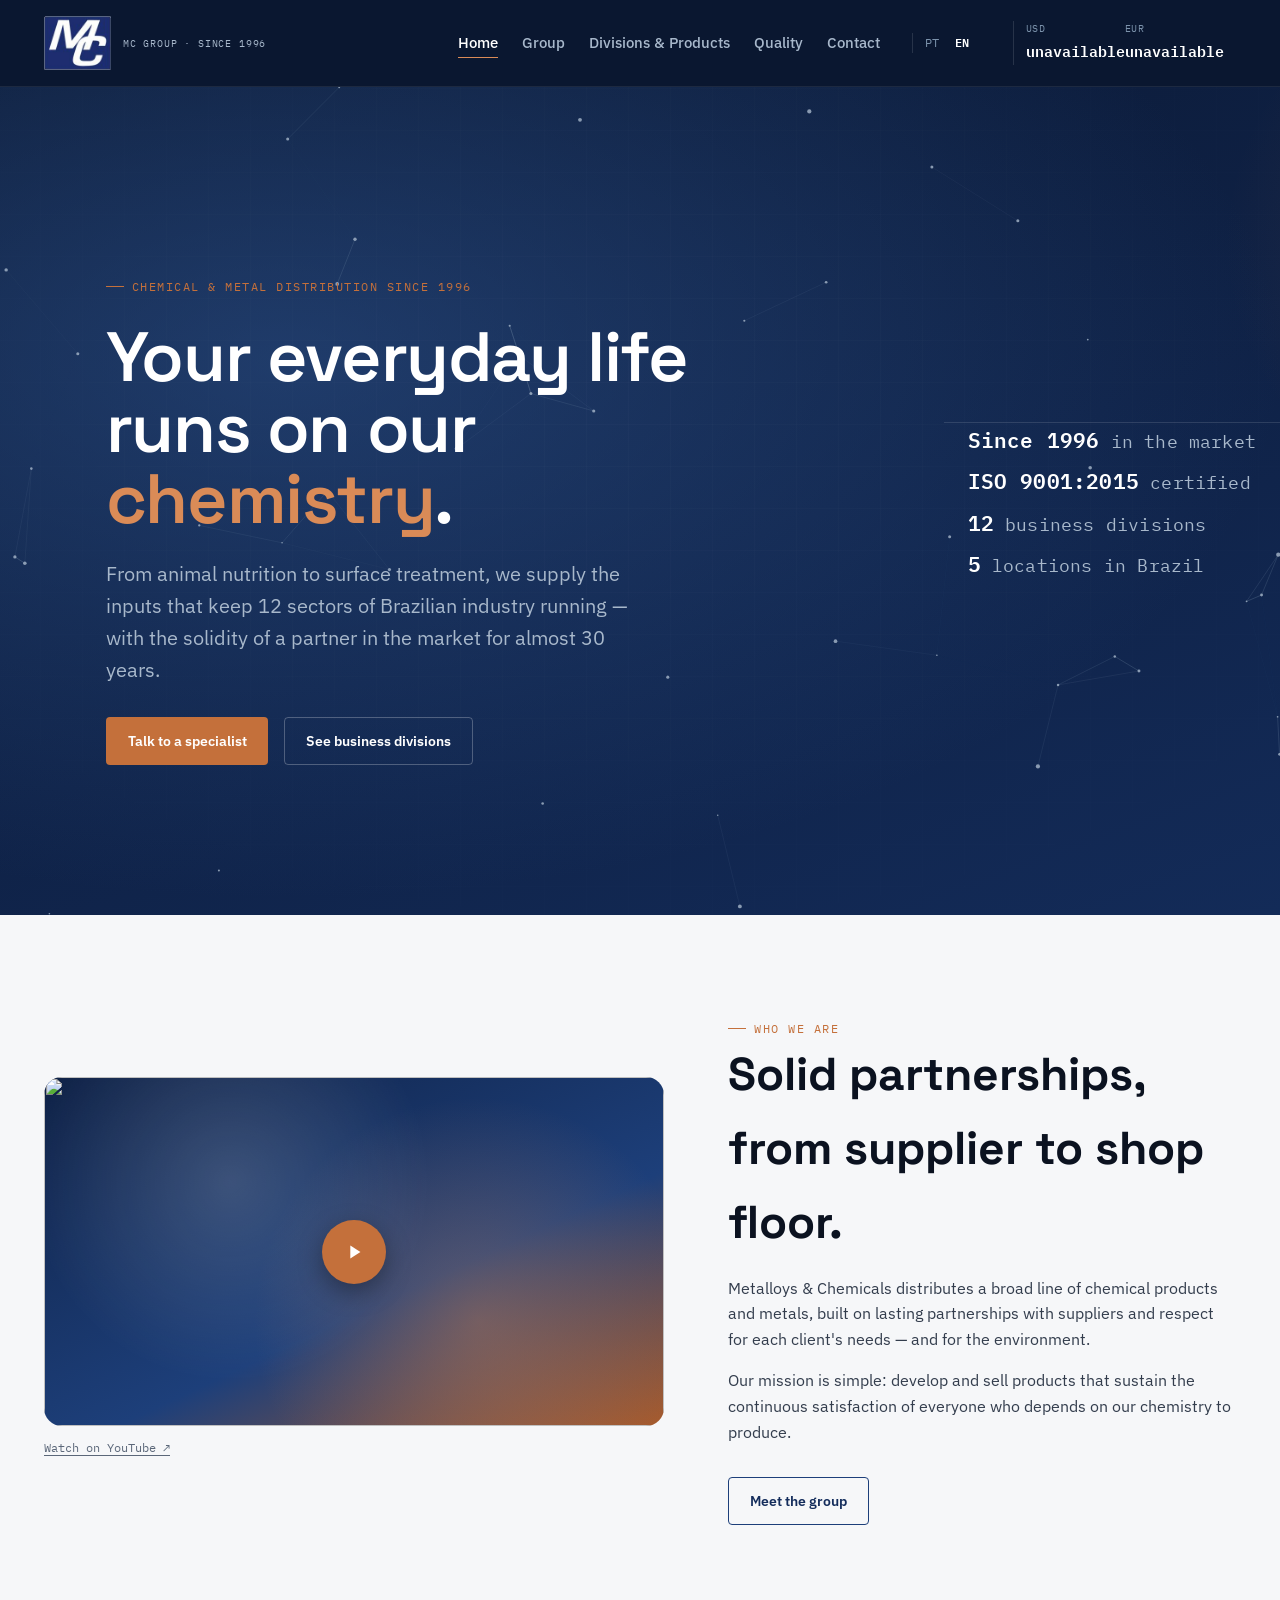
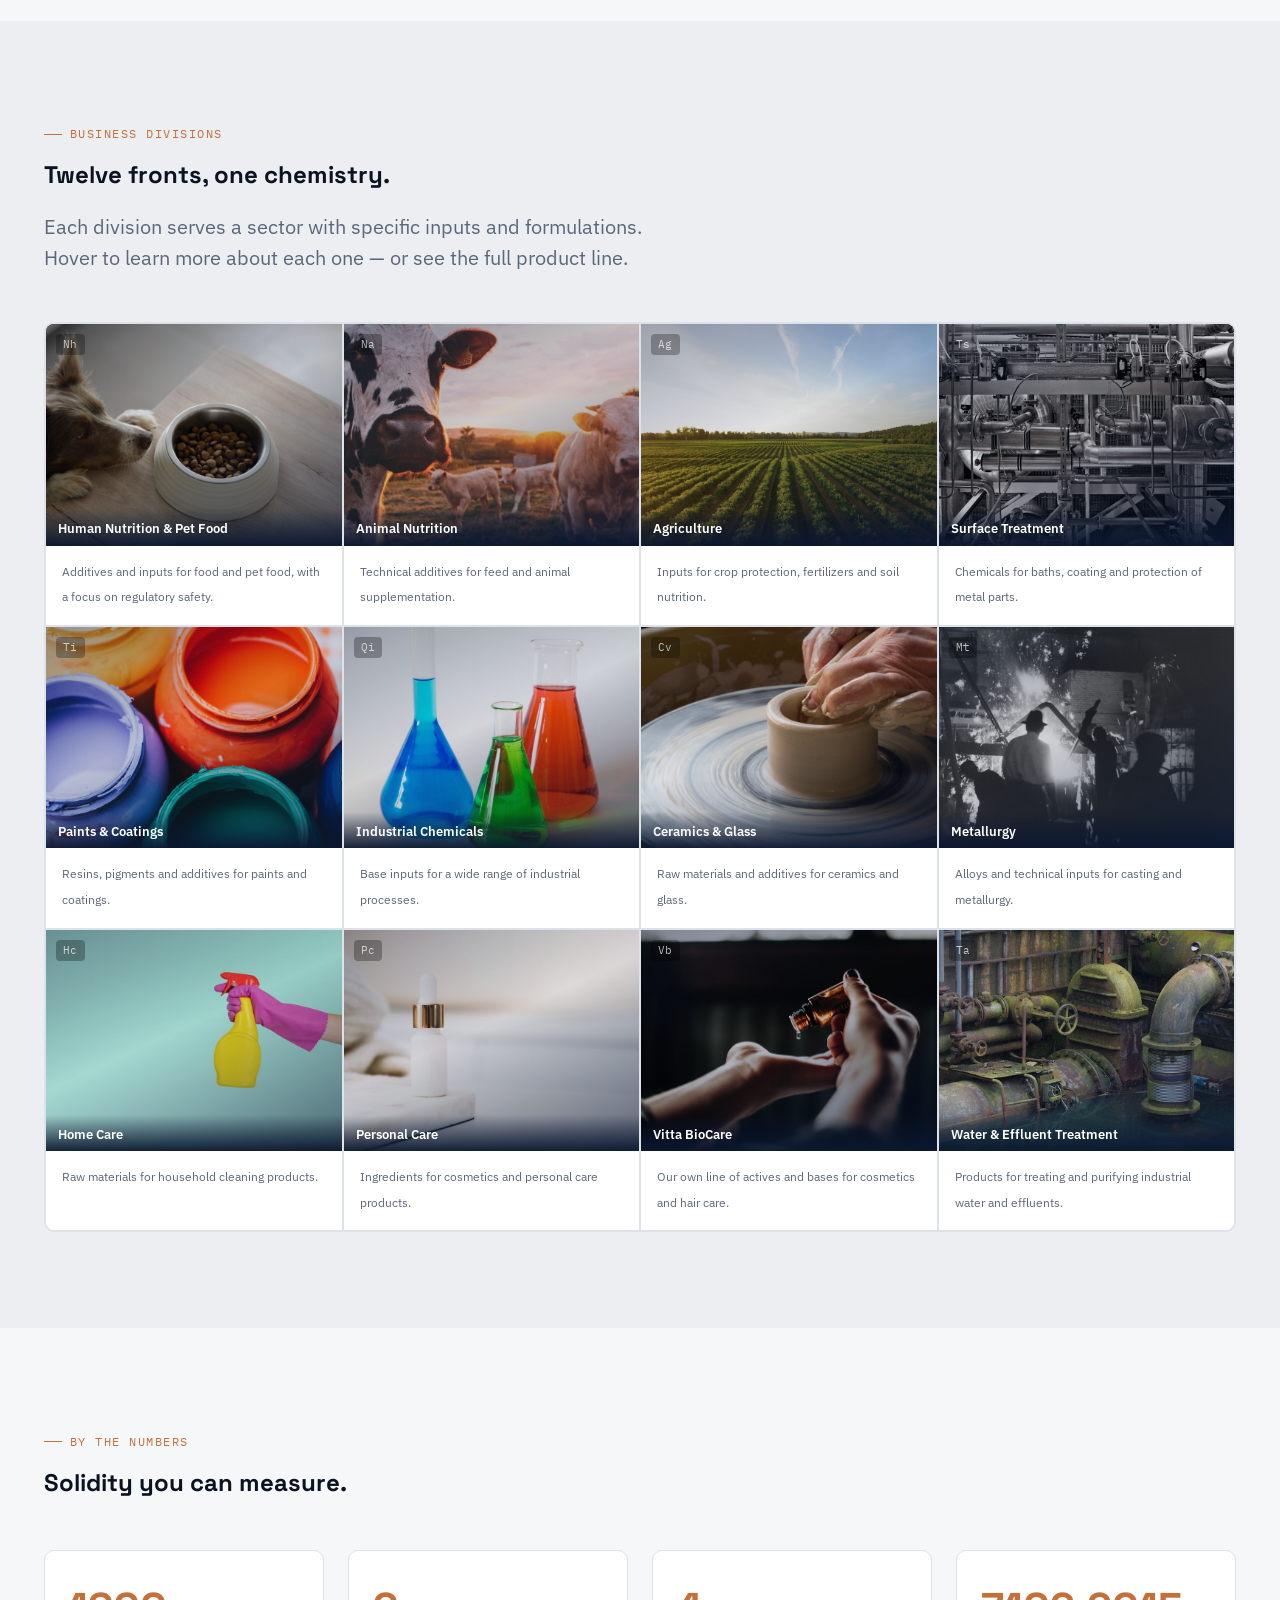
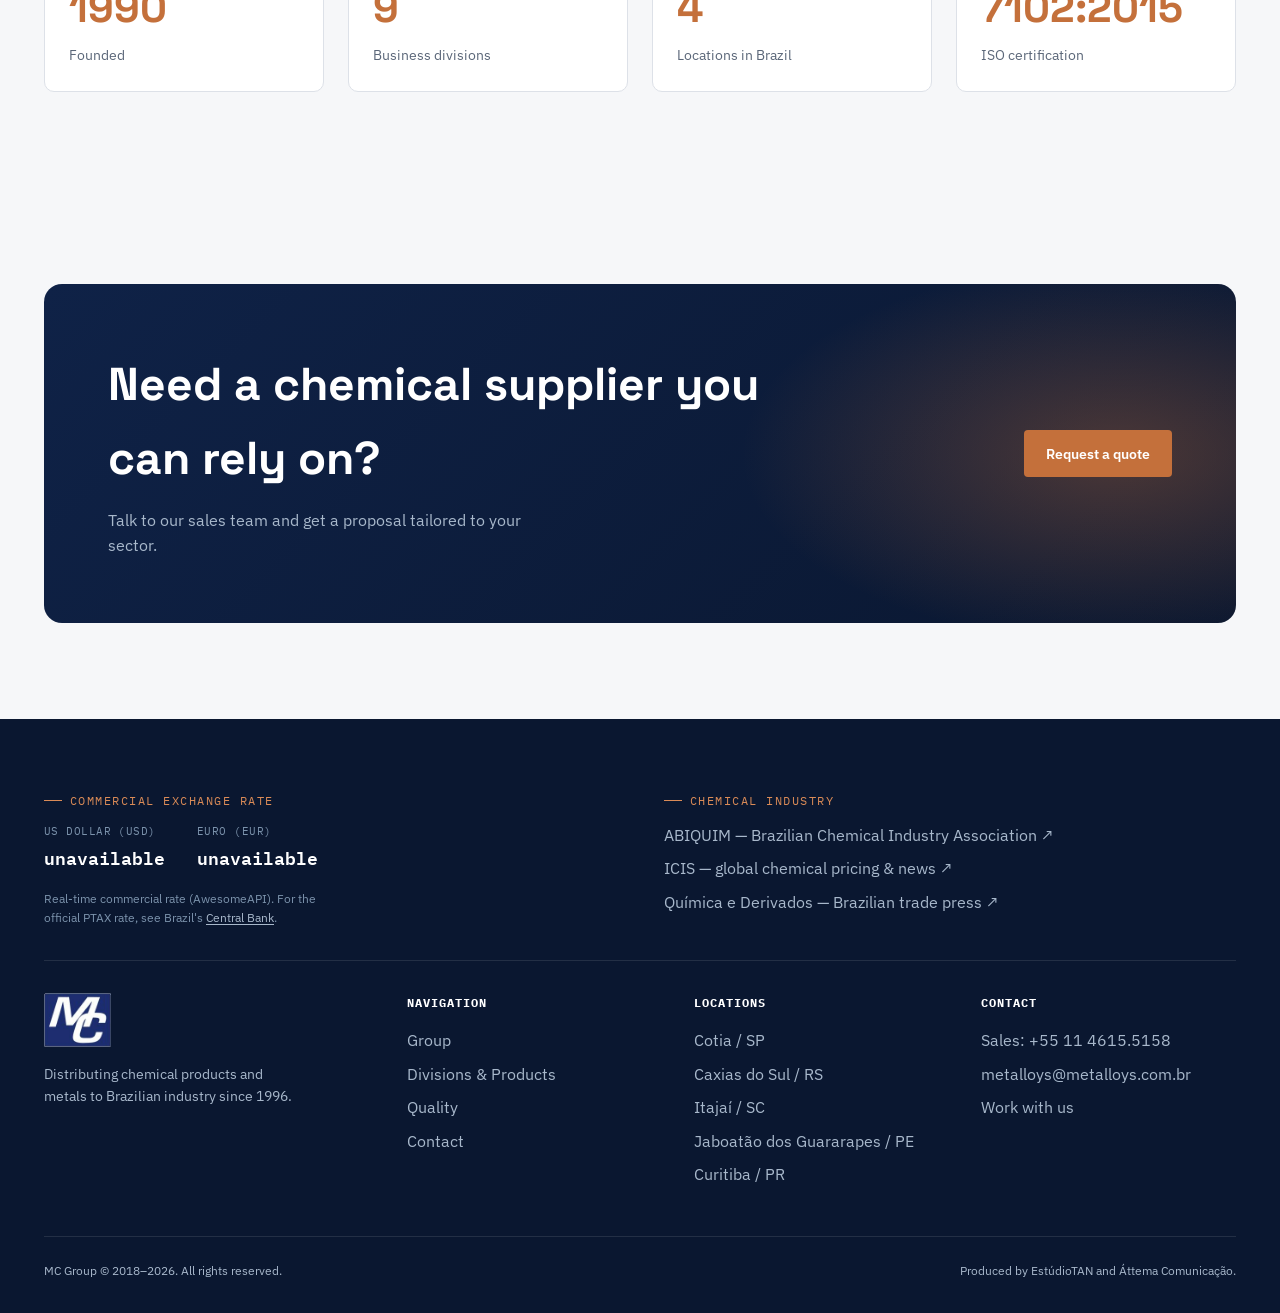
==== commit 6c9f6b1c: "Adiciona divisão Vitta BioCare e aumenta destaque dos fatos do hero Vitta BioCare passa a ser sua pr" ====
--- a/en/index.html
+++ b/en/index.html
@@ -4,7 +4,7 @@
 <meta charset="UTF-8">
 <meta name="viewport" content="width=device-width, initial-scale=1.0">
 <title>Metalloys &amp; Chemicals — Your everyday life runs on our chemistry</title>
-<meta name="description" content="Since 1996, Metalloys &amp; Chemicals has distributed chemical products and metals across 11 industrial segments, ISO 9001:2015 certified, with 5 locations in Brazil.">
+<meta name="description" content="Since 1996, Metalloys &amp; Chemicals has distributed chemical products and metals across 12 industrial segments, ISO 9001:2015 certified, with 5 locations in Brazil.">
 <link rel="preconnect" href="https://fonts.googleapis.com">
 <link rel="preconnect" href="https://fonts.gstatic.com" crossorigin>
 <link href="https://fonts.googleapis.com/css2?family=IBM+Plex+Mono:wght@400;500&amp;family=IBM+Plex+Sans:wght@400;500;600&amp;family=Space+Grotesk:wght@500;600;700&amp;display=swap" rel="stylesheet">
@@ -45,7 +45,7 @@
     <div class="container hero__content">
       <span class="eyebrow">Chemical &amp; metal distribution since 1996</span>
       <h1>Your everyday life<br>runs on our <em>chemistry</em>.</h1>
-      <p class="hero__lead">From animal nutrition to surface treatment, we supply the inputs that keep 11 sectors of Brazilian industry running — with the solidity of a partner in the market for almost 30 years.</p>
+      <p class="hero__lead">From animal nutrition to surface treatment, we supply the inputs that keep 12 sectors of Brazilian industry running — with the solidity of a partner in the market for almost 30 years.</p>
       <div class="hero__actions">
         <a class="btn btn--copper" href="contato.html">Talk to a specialist</a>
         <a class="btn btn--ghost-dark" href="divisoes-e-produtos.html">See business divisions</a>
@@ -55,7 +55,7 @@
       <div class="container">
         <span><strong>Since 1996</strong> in the market</span>
         <span><strong>ISO 9001:2015</strong> certified</span>
-        <span><strong>11</strong> business divisions</span>
+        <span><strong>12</strong> business divisions</span>
         <span><strong>5</strong> locations in Brazil</span>
       </div>
     </div>
@@ -88,7 +88,7 @@
     <div class="container">
       <div class="section-head reveal">
         <span class="eyebrow">Business divisions</span>
-        <h2>Eleven fronts, one chemistry.</h2>
+        <h2>Twelve fronts, one chemistry.</h2>
         <p>Each division serves a sector with specific inputs and formulations. Hover to learn more about each one — or see the full product line.</p>
       </div>
       <div class="elements-grid reveal">
@@ -201,6 +201,17 @@
             <span class="element__desc">Ingredients for cosmetics and personal care products.</span>
           </div>
           <a class="element__link" href="divisoes-e-produtos.html#personal-care" aria-label="See Personal Care"></a>
+        </div>
+        <div class="element">
+          <div class="element__media">
+            <img class="element__photo" src="../assets/img/divisions/vb.jpg" alt="" loading="lazy">
+            <span class="element__code-tag">Vb</span>
+            <span class="element__overlay-name">Vitta BioCare</span>
+          </div>
+          <div class="element__body">
+            <span class="element__desc">Our own line of actives and bases for cosmetics and hair care.</span>
+          </div>
+          <a class="element__link" href="divisoes-e-produtos.html#vitta-biocare" aria-label="See Vitta BioCare"></a>
         </div>
         <div class="element">
           <div class="element__media">
@@ -229,7 +240,7 @@
           <span class="stat__label">Founded</span>
         </div>
         <div class="stat">
-          <span class="stat__num" data-count="11">0</span>
+          <span class="stat__num" data-count="12">0</span>
           <span class="stat__label">Business divisions</span>
         </div>
         <div class="stat">
--- a/assets/css/style.css
+++ b/assets/css/style.css
@@ -283,7 +283,9 @@
     gap: var(--sp-6);
     font-size: 1.2rem;
   }
-  .nav-lang {
+  .nav-lang { display: none; }
+  .site-header.is-open .nav-lang {
+    display: flex;
     border-left: none;
     border-top: 1px solid rgba(255, 255, 255, 0.12);
     padding-block: var(--sp-4) 0;
@@ -392,15 +394,19 @@
 }
 .hero__facts .container {
   display: flex;
-  flex-wrap: wrap;
-  gap: var(--sp-8);
-  padding-block: var(--sp-4);
-  font-family: var(--font-mono);
-  font-size: 0.78rem;
+  flex-direction: column;
+  gap: var(--sp-2);
+  padding-block: var(--sp-5);
+  font-family: var(--font-mono);
+  font-size: 1.15rem;
   color: var(--steel-300);
-  letter-spacing: 0.02em;
-}
-.hero__facts strong { color: var(--paper-0); font-weight: 600; }
+  letter-spacing: 0.01em;
+}
+.hero__facts strong { color: var(--paper-0); font-weight: 600; font-size: 1.3rem; }
+@media (max-width: 640px) {
+  .hero__facts .container { font-size: 0.92rem; }
+  .hero__facts strong { font-size: 1.05rem; }
+}
 
 /* ==========================================================================
    Sections, generic
@@ -627,6 +633,32 @@
 .element:hover .element__desc { max-height: 4rem; }
 .element a.element__link {
   position: absolute; inset: 0; z-index: 2;
+}
+
+/* ---- Catalog variant: always-visible desc + product sample + PDF download ---- */
+.elements-grid--catalog .element__desc {
+  max-height: none;
+  overflow: visible;
+}
+.element__sample {
+  margin: var(--sp-3) 0 0;
+  padding-left: 1.1rem;
+  display: grid;
+  gap: 2px;
+  font-size: 0.8rem;
+  color: var(--ink-700);
+}
+.element__sample-more {
+  margin-top: 4px;
+  font-family: var(--font-mono);
+  font-size: 0.72rem;
+  color: var(--ink-500);
+}
+.element__download {
+  display: inline-flex;
+  margin-top: var(--sp-4);
+  font-size: 0.82rem;
+  padding: 0.55rem 1rem;
 }
 
 @media (max-width: 900px) {
@@ -1018,7 +1050,8 @@
   .nav-fx { display: none; }
 }
 @media (max-width: 900px) {
-  .nav-fx {
+  .nav-fx { display: none; }
+  .site-header.is-open .nav-fx {
     display: flex;
     border-left: none;
     padding-inline: 0;
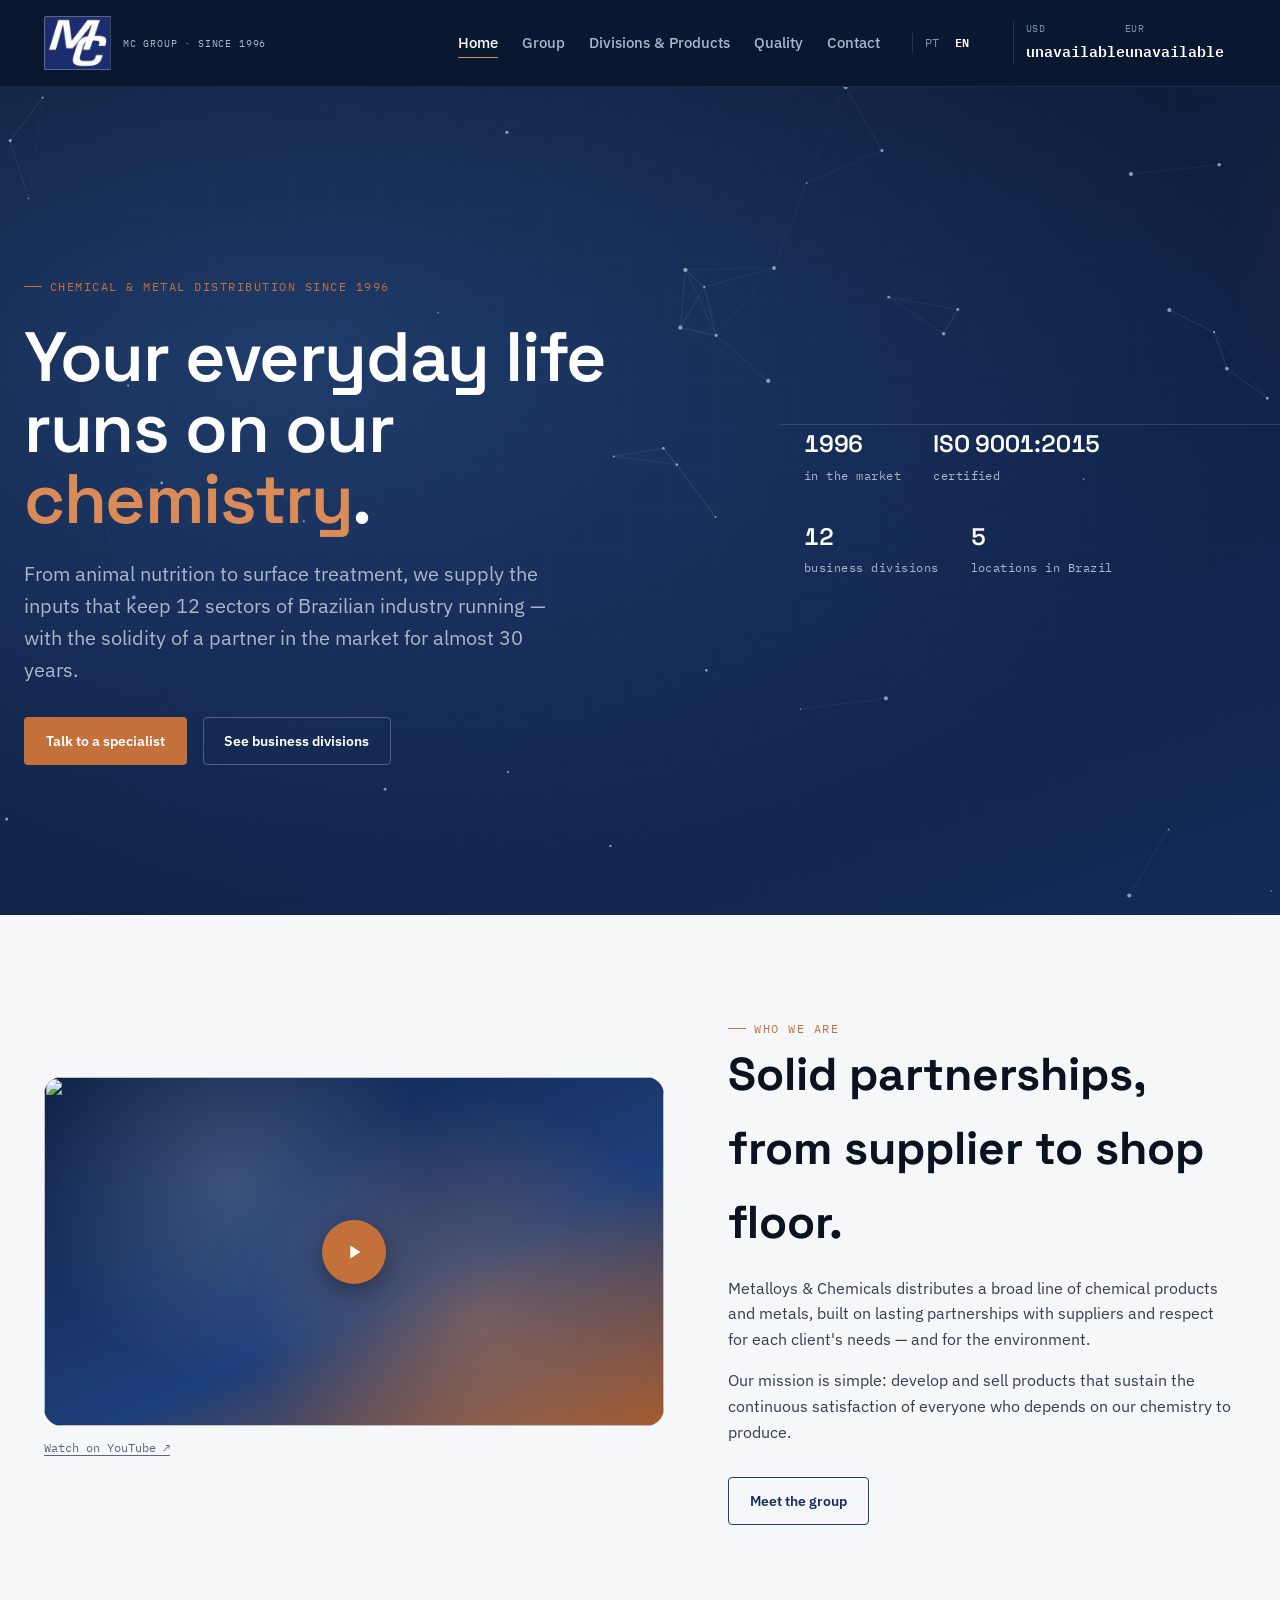
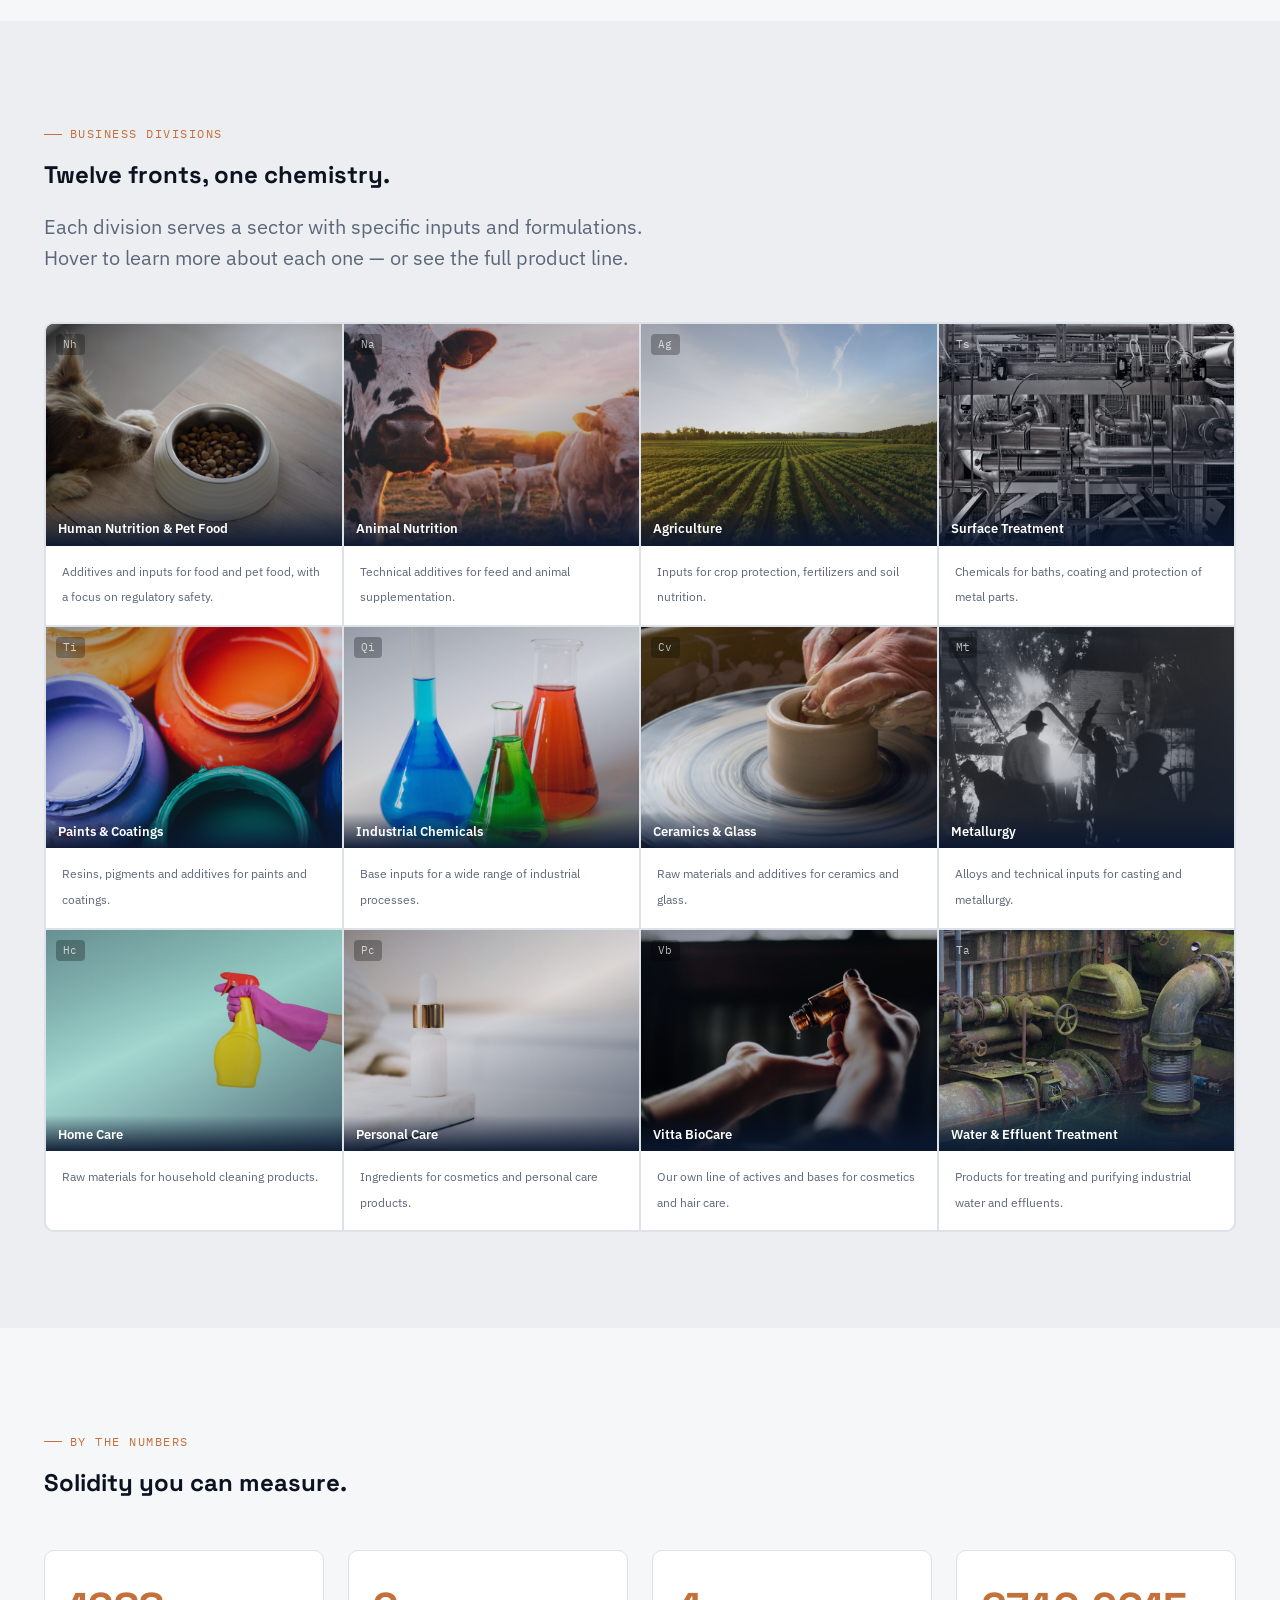
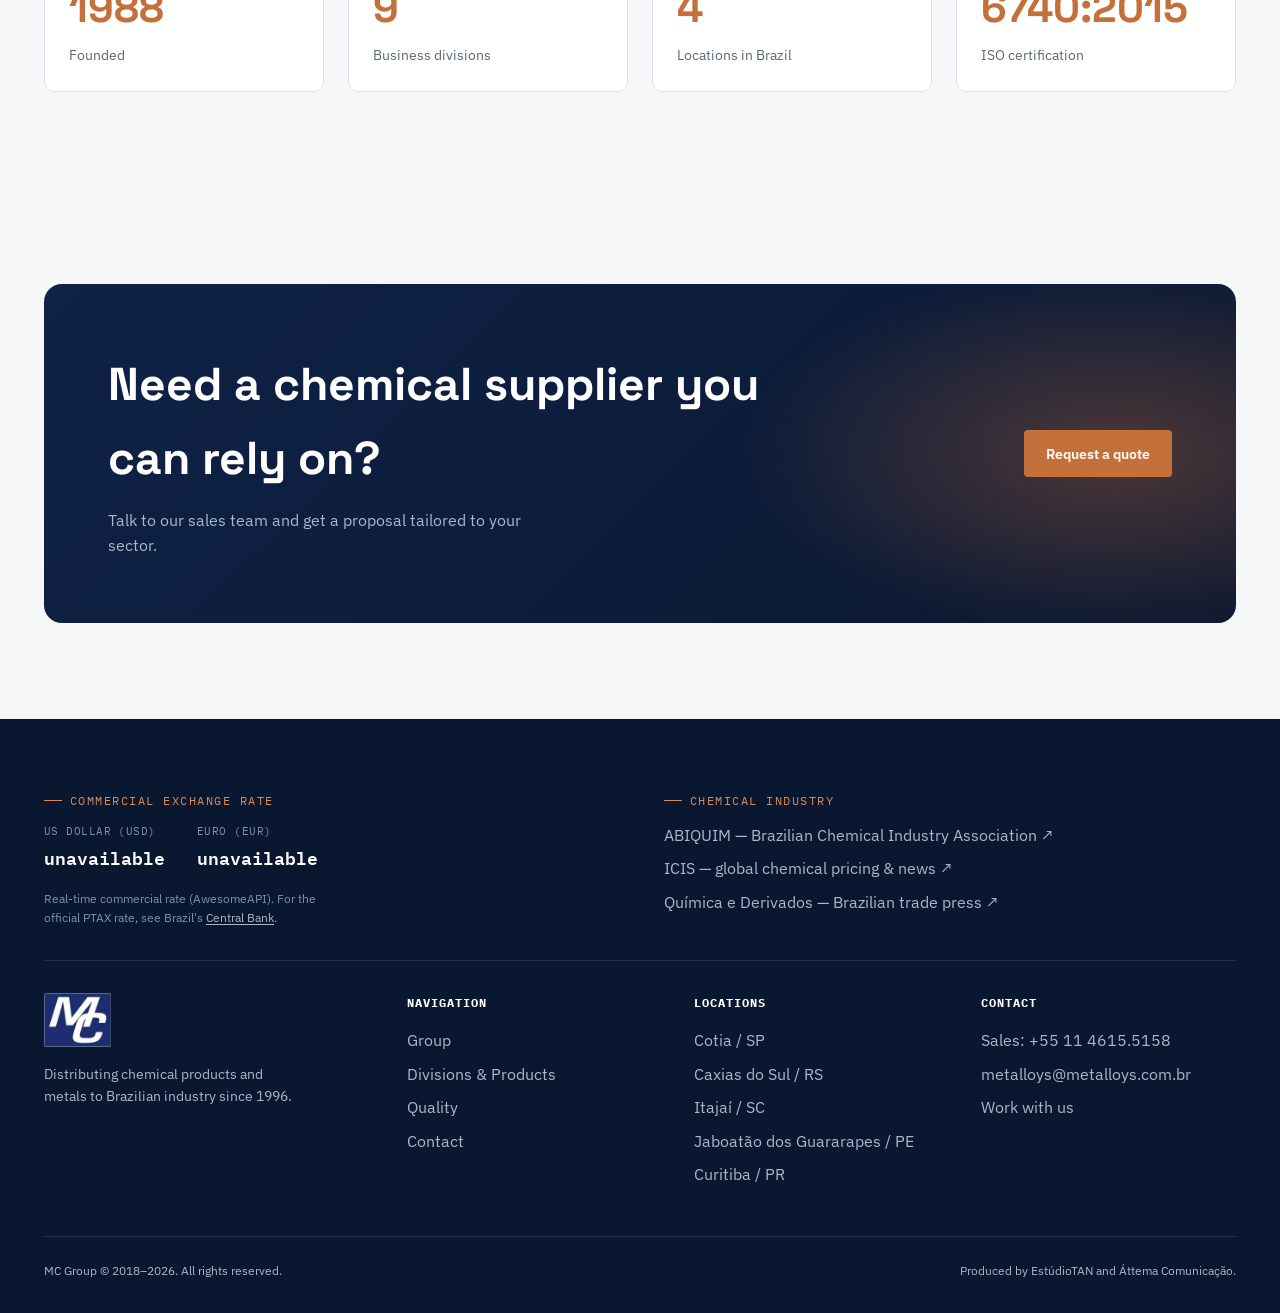
==== commit dc37a291: "Refina os fatos do hero: hierarquia número/rótulo, contagem e entrada em cascata Volta ao layout hor" ====
--- a/en/index.html
+++ b/en/index.html
@@ -53,10 +53,22 @@
     </div>
     <div class="hero__facts">
       <div class="container">
-        <span><strong>Since 1996</strong> in the market</span>
-        <span><strong>ISO 9001:2015</strong> certified</span>
-        <span><strong>12</strong> business divisions</span>
-        <span><strong>5</strong> locations in Brazil</span>
+        <div class="hero__fact">
+          <strong class="hero__fact-num" data-count="1996" data-format="year">1996</strong>
+          <span class="hero__fact-label">in the market</span>
+        </div>
+        <div class="hero__fact">
+          <strong class="hero__fact-num">ISO 9001:2015</strong>
+          <span class="hero__fact-label">certified</span>
+        </div>
+        <div class="hero__fact">
+          <strong class="hero__fact-num" data-count="12">0</strong>
+          <span class="hero__fact-label">business divisions</span>
+        </div>
+        <div class="hero__fact">
+          <strong class="hero__fact-num" data-count="5">0</strong>
+          <span class="hero__fact-label">locations in Brazil</span>
+        </div>
       </div>
     </div>
   </section>
--- a/assets/css/style.css
+++ b/assets/css/style.css
@@ -394,18 +394,42 @@
 }
 .hero__facts .container {
   display: flex;
+  flex-wrap: wrap;
+  gap: var(--sp-8);
+  padding-block: var(--sp-5);
+}
+.hero__fact {
+  display: flex;
   flex-direction: column;
-  gap: var(--sp-2);
-  padding-block: var(--sp-5);
-  font-family: var(--font-mono);
-  font-size: 1.15rem;
+  gap: 0.2em;
+  opacity: 0;
+  animation: hero-fact-drop 0.7s var(--ease-out) forwards;
+}
+.hero__fact:nth-child(1) { animation-delay: 0.1s; }
+.hero__fact:nth-child(2) { animation-delay: 0.22s; }
+.hero__fact:nth-child(3) { animation-delay: 0.34s; }
+.hero__fact:nth-child(4) { animation-delay: 0.46s; }
+@keyframes hero-fact-drop {
+  from { opacity: 0; transform: translateY(-16px); }
+  to { opacity: 1; transform: translateY(0); }
+}
+.hero__fact-num {
+  font-family: var(--font-display);
+  font-size: 1.5rem;
+  font-weight: 600;
+  color: var(--paper-0);
+  letter-spacing: -0.01em;
+  font-variant-numeric: tabular-nums;
+}
+.hero__fact-label {
+  font-family: var(--font-mono);
+  font-size: 0.74rem;
+  letter-spacing: 0.04em;
   color: var(--steel-300);
-  letter-spacing: 0.01em;
-}
-.hero__facts strong { color: var(--paper-0); font-weight: 600; font-size: 1.3rem; }
+}
 @media (max-width: 640px) {
-  .hero__facts .container { font-size: 0.92rem; }
-  .hero__facts strong { font-size: 1.05rem; }
+  .hero__facts .container { gap: var(--sp-4); }
+  .hero__fact-num { font-size: 1.2rem; }
 }
 
 /* ==========================================================================
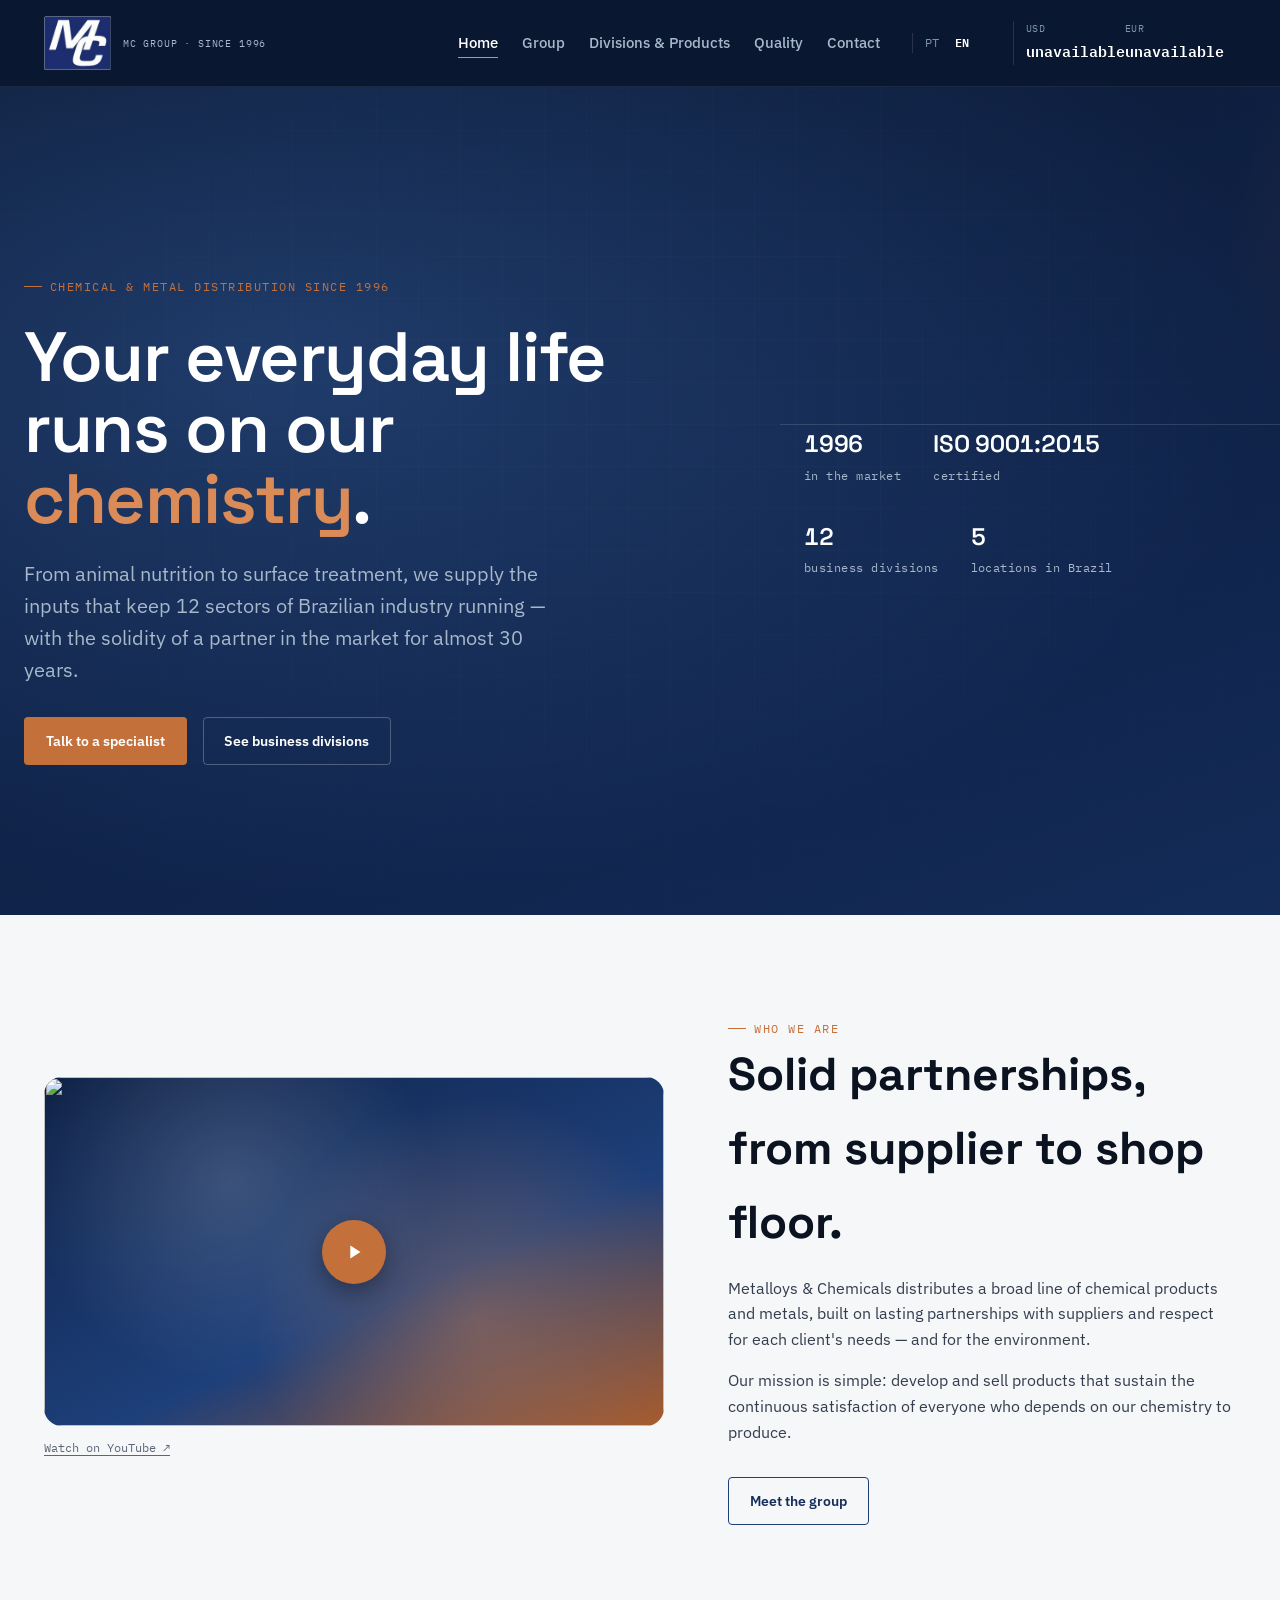
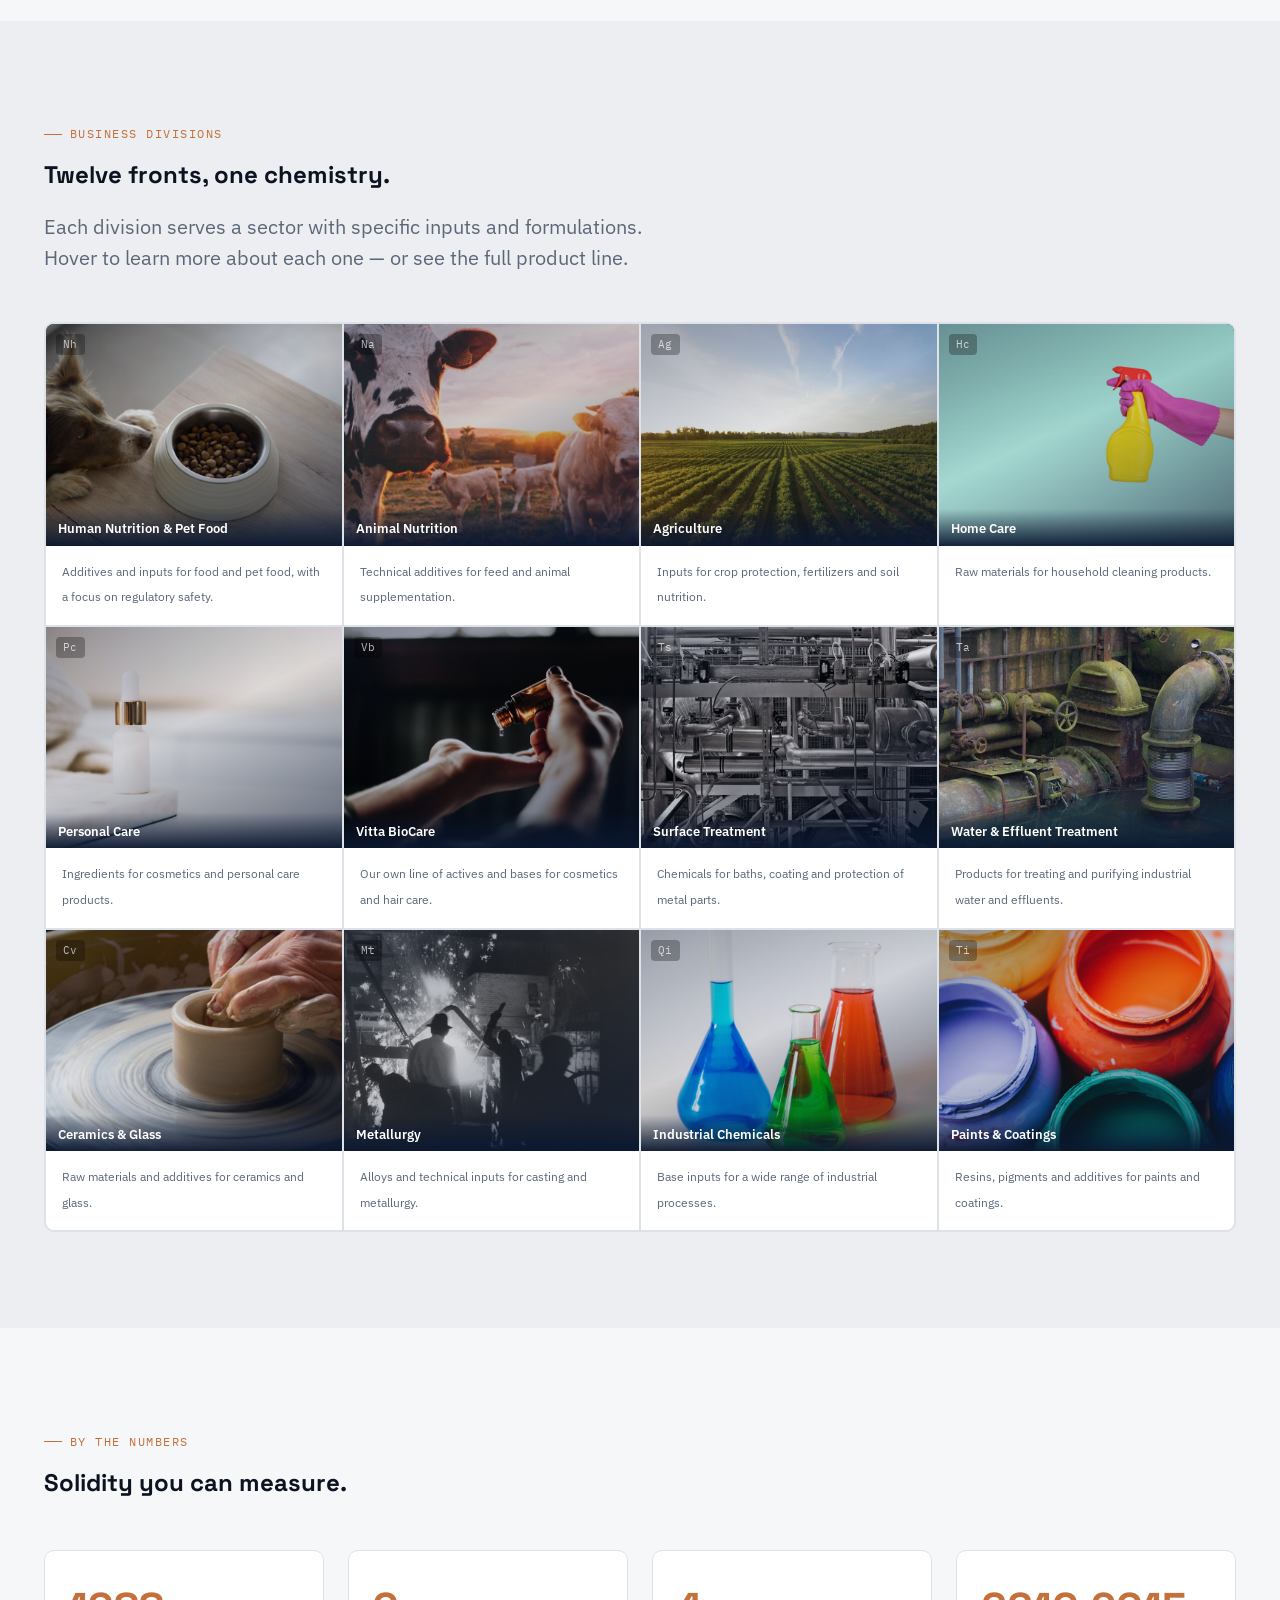
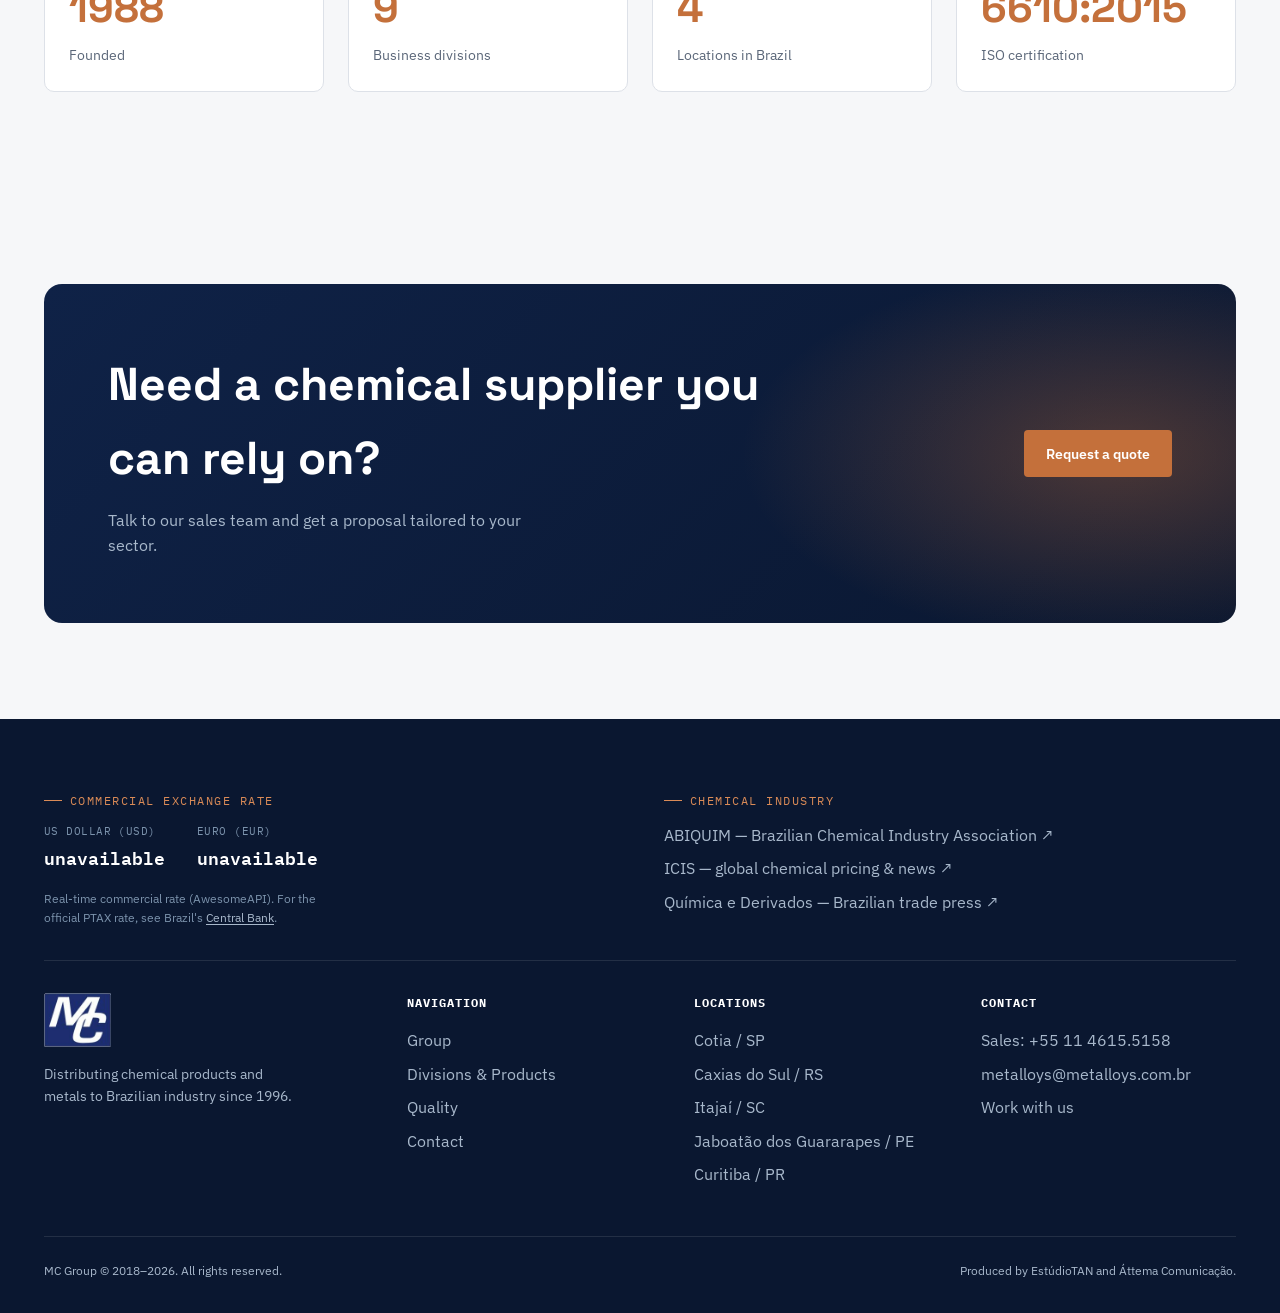
==== commit d3b5f574: "Reordena as divisões de negócio na sequência definida pelo cliente Nova ordem, aplicada tanto na hom" ====
--- a/en/index.html
+++ b/en/index.html
@@ -104,7 +104,7 @@
         <p>Each division serves a sector with specific inputs and formulations. Hover to learn more about each one — or see the full product line.</p>
       </div>
       <div class="elements-grid reveal">
-        <div class="element">
+<div class="element">
           <div class="element__media">
             <img class="element__photo" src="../assets/img/divisions/nh.jpg" alt="" loading="lazy">
             <span class="element__code-tag">Nh</span>
@@ -139,6 +139,39 @@
         </div>
         <div class="element">
           <div class="element__media">
+            <img class="element__photo" src="../assets/img/divisions/hc.jpg" alt="" loading="lazy">
+            <span class="element__code-tag">Hc</span>
+            <span class="element__overlay-name">Home Care</span>
+          </div>
+          <div class="element__body">
+            <span class="element__desc">Raw materials for household cleaning products.</span>
+          </div>
+          <a class="element__link" href="divisoes-e-produtos.html#home-care" aria-label="See Home Care"></a>
+        </div>
+        <div class="element">
+          <div class="element__media">
+            <img class="element__photo" src="../assets/img/divisions/pc.jpg" alt="" loading="lazy">
+            <span class="element__code-tag">Pc</span>
+            <span class="element__overlay-name">Personal Care</span>
+          </div>
+          <div class="element__body">
+            <span class="element__desc">Ingredients for cosmetics and personal care products.</span>
+          </div>
+          <a class="element__link" href="divisoes-e-produtos.html#personal-care" aria-label="See Personal Care"></a>
+        </div>
+        <div class="element">
+          <div class="element__media">
+            <img class="element__photo" src="../assets/img/divisions/vb.jpg" alt="" loading="lazy">
+            <span class="element__code-tag">Vb</span>
+            <span class="element__overlay-name">Vitta BioCare</span>
+          </div>
+          <div class="element__body">
+            <span class="element__desc">Our own line of actives and bases for cosmetics and hair care.</span>
+          </div>
+          <a class="element__link" href="divisoes-e-produtos.html#vitta-biocare" aria-label="See Vitta BioCare"></a>
+        </div>
+        <div class="element">
+          <div class="element__media">
             <img class="element__photo" src="../assets/img/divisions/ts.jpg" alt="" loading="lazy">
             <span class="element__code-tag">Ts</span>
             <span class="element__overlay-name">Surface Treatment</span>
@@ -150,6 +183,50 @@
         </div>
         <div class="element">
           <div class="element__media">
+            <img class="element__photo" src="../assets/img/divisions/ta.jpg" alt="" loading="lazy">
+            <span class="element__code-tag">Ta</span>
+            <span class="element__overlay-name">Water &amp; Effluent Treatment</span>
+          </div>
+          <div class="element__body">
+            <span class="element__desc">Products for treating and purifying industrial water and effluents.</span>
+          </div>
+          <a class="element__link" href="divisoes-e-produtos.html#water-treatment" aria-label="See Water &amp; Effluent Treatment"></a>
+        </div>
+<div class="element">
+          <div class="element__media">
+            <img class="element__photo" src="../assets/img/divisions/cv.jpg" alt="" loading="lazy">
+            <span class="element__code-tag">Cv</span>
+            <span class="element__overlay-name">Ceramics &amp; Glass</span>
+          </div>
+          <div class="element__body">
+            <span class="element__desc">Raw materials and additives for ceramics and glass.</span>
+          </div>
+          <a class="element__link" href="divisoes-e-produtos.html#ceramics-glass" aria-label="See Ceramics &amp; Glass"></a>
+        </div>
+        <div class="element">
+          <div class="element__media">
+            <img class="element__photo" src="../assets/img/divisions/mt.jpg" alt="" loading="lazy">
+            <span class="element__code-tag">Mt</span>
+            <span class="element__overlay-name">Metallurgy</span>
+          </div>
+          <div class="element__body">
+            <span class="element__desc">Alloys and technical inputs for casting and metallurgy.</span>
+          </div>
+          <a class="element__link" href="divisoes-e-produtos.html#metallurgy" aria-label="See Metallurgy"></a>
+        </div>
+        <div class="element">
+          <div class="element__media">
+            <img class="element__photo" src="../assets/img/divisions/qi.jpg" alt="" loading="lazy">
+            <span class="element__code-tag">Qi</span>
+            <span class="element__overlay-name">Industrial Chemicals</span>
+          </div>
+          <div class="element__body">
+            <span class="element__desc">Base inputs for a wide range of industrial processes.</span>
+          </div>
+          <a class="element__link" href="divisoes-e-produtos.html#industrial-chemicals" aria-label="See Industrial Chemicals"></a>
+        </div>
+        <div class="element">
+          <div class="element__media">
             <img class="element__photo" src="../assets/img/divisions/ti.jpg" alt="" loading="lazy">
             <span class="element__code-tag">Ti</span>
             <span class="element__overlay-name">Paints &amp; Coatings</span>
@@ -159,84 +236,7 @@
           </div>
           <a class="element__link" href="divisoes-e-produtos.html#paints" aria-label="See Paints &amp; Coatings"></a>
         </div>
-        <div class="element">
-          <div class="element__media">
-            <img class="element__photo" src="../assets/img/divisions/qi.jpg" alt="" loading="lazy">
-            <span class="element__code-tag">Qi</span>
-            <span class="element__overlay-name">Industrial Chemicals</span>
-          </div>
-          <div class="element__body">
-            <span class="element__desc">Base inputs for a wide range of industrial processes.</span>
-          </div>
-          <a class="element__link" href="divisoes-e-produtos.html#industrial-chemicals" aria-label="See Industrial Chemicals"></a>
-        </div>
-        <div class="element">
-          <div class="element__media">
-            <img class="element__photo" src="../assets/img/divisions/cv.jpg" alt="" loading="lazy">
-            <span class="element__code-tag">Cv</span>
-            <span class="element__overlay-name">Ceramics &amp; Glass</span>
-          </div>
-          <div class="element__body">
-            <span class="element__desc">Raw materials and additives for ceramics and glass.</span>
-          </div>
-          <a class="element__link" href="divisoes-e-produtos.html#ceramics-glass" aria-label="See Ceramics &amp; Glass"></a>
-        </div>
-        <div class="element">
-          <div class="element__media">
-            <img class="element__photo" src="../assets/img/divisions/mt.jpg" alt="" loading="lazy">
-            <span class="element__code-tag">Mt</span>
-            <span class="element__overlay-name">Metallurgy</span>
-          </div>
-          <div class="element__body">
-            <span class="element__desc">Alloys and technical inputs for casting and metallurgy.</span>
-          </div>
-          <a class="element__link" href="divisoes-e-produtos.html#metallurgy" aria-label="See Metallurgy"></a>
-        </div>
-        <div class="element">
-          <div class="element__media">
-            <img class="element__photo" src="../assets/img/divisions/hc.jpg" alt="" loading="lazy">
-            <span class="element__code-tag">Hc</span>
-            <span class="element__overlay-name">Home Care</span>
-          </div>
-          <div class="element__body">
-            <span class="element__desc">Raw materials for household cleaning products.</span>
-          </div>
-          <a class="element__link" href="divisoes-e-produtos.html#home-care" aria-label="See Home Care"></a>
-        </div>
-        <div class="element">
-          <div class="element__media">
-            <img class="element__photo" src="../assets/img/divisions/pc.jpg" alt="" loading="lazy">
-            <span class="element__code-tag">Pc</span>
-            <span class="element__overlay-name">Personal Care</span>
-          </div>
-          <div class="element__body">
-            <span class="element__desc">Ingredients for cosmetics and personal care products.</span>
-          </div>
-          <a class="element__link" href="divisoes-e-produtos.html#personal-care" aria-label="See Personal Care"></a>
-        </div>
-        <div class="element">
-          <div class="element__media">
-            <img class="element__photo" src="../assets/img/divisions/vb.jpg" alt="" loading="lazy">
-            <span class="element__code-tag">Vb</span>
-            <span class="element__overlay-name">Vitta BioCare</span>
-          </div>
-          <div class="element__body">
-            <span class="element__desc">Our own line of actives and bases for cosmetics and hair care.</span>
-          </div>
-          <a class="element__link" href="divisoes-e-produtos.html#vitta-biocare" aria-label="See Vitta BioCare"></a>
-        </div>
-        <div class="element">
-          <div class="element__media">
-            <img class="element__photo" src="../assets/img/divisions/ta.jpg" alt="" loading="lazy">
-            <span class="element__code-tag">Ta</span>
-            <span class="element__overlay-name">Water &amp; Effluent Treatment</span>
-          </div>
-          <div class="element__body">
-            <span class="element__desc">Products for treating and purifying industrial water and effluents.</span>
-          </div>
-          <a class="element__link" href="divisoes-e-produtos.html#water-treatment" aria-label="See Water &amp; Effluent Treatment"></a>
-        </div>
-      </div>
+              </div>
     </div>
   </section>
 
